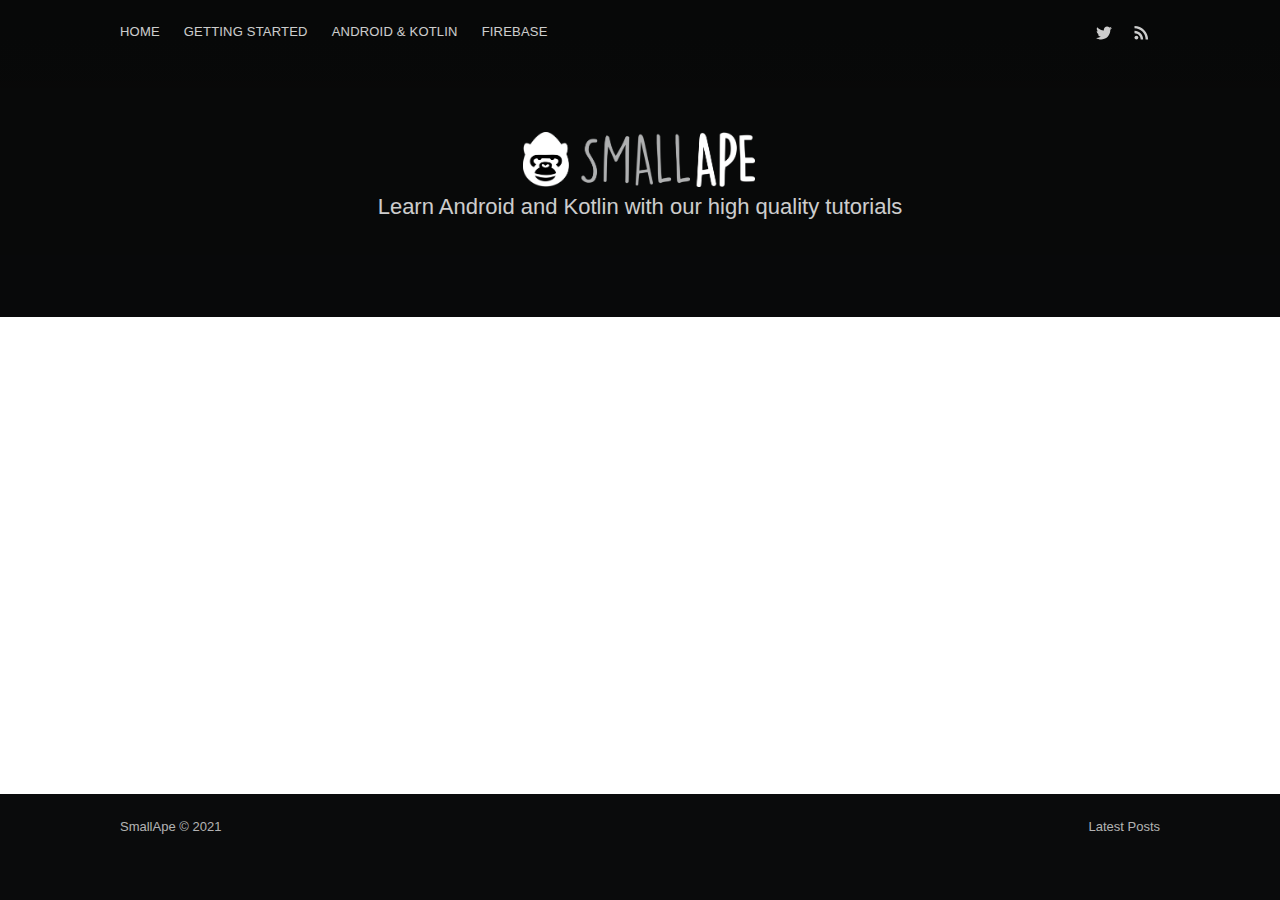
==== index.html @ 30d72303 "blog update" ====
<!DOCTYPE html>
<html lang="en">

<head>

    <meta charset="utf-8" />
    <meta http-equiv="X-UA-Compatible" content="IE=edge" />

    <title>SmallApe</title>
    <meta name="HandheldFriendly" content="True" />
    <meta name="viewport" content="width=device-width, initial-scale=1.0" />

    <link rel="stylesheet" type="text/css" href="assets/built/screen.css@v=b3472b4dd1.css" />

    <meta name="description" content="Learn Android and Kotlin with our high quality tutorials" />
    <link rel="icon" href="favicon.png" type="image/png" />
    <link rel="canonical" href="index.html" />
    <meta name="referrer" content="no-referrer-when-downgrade" />

    <meta property="og:site_name" content="SmallApe" />
    <meta property="og:type" content="website" />
    <meta property="og:title" content="SmallApe" />
    <meta property="og:description" content="Learn Android and Kotlin with our high quality tutorials" />
    <meta property="og:url" content="https://smallape.com/" />
    <meta property="og:image" content="https://static.ghost.org/v3.0.0/images/publication-cover.png" />
    <meta name="twitter:card" content="summary_large_image" />
    <meta name="twitter:title" content="SmallApe" />
    <meta name="twitter:description" content="Learn Android and Kotlin with our high quality tutorials" />
    <meta name="twitter:url" content="https://smallape.com/" />
    <meta name="twitter:image" content="https://static.ghost.org/v3.0.0/images/publication-cover.png" />
    <meta name="twitter:site" content="@smallape" />
    <meta property="og:image:width" content="2709" />
    <meta property="og:image:height" content="938" />

    <script type="application/ld+json">
        {
            "@context": "https://schema.org",
            "@type": "WebSite",
            "publisher": {
                "@type": "Organization",
                "name": "SmallApe",
                "url": "https://smallape.com/",
                "logo": {
                    "@type": "ImageObject",
                    "url": "https://smallape.com/content/images/2021/02/g2560.png"
                }
            },
            "url": "https://smallape.com/",
            "image": {
                "@type": "ImageObject",
                "url": "https://static.ghost.org/v3.0.0/images/publication-cover.png",
                "width": 2709,
                "height": 938
            },
            "mainEntityOfPage": {
                "@type": "WebPage",
                "@id": "https://smallape.com/"
            },
            "description": "Learn Android and Kotlin with our high quality tutorials"
        }
    </script>

    <meta name="generator" content="Ghost 3.41" />
    <link rel="alternate" type="application/rss+xml" title="SmallApe" href="rss/index.html" />

</head>

<body class="home-template">

    <div class="site-wrapper">


        <header class="site-home-header">


            <style type="text/css">
                .responsive-header-img {
                    background-image: url(https://static.ghost.org/v3.0.0/images/publication-cover.png);
                }
                
                @media(max-width: 1000px) {
                    .responsive-header-img {
                        background-image: url(https://static.ghost.org/v3.0.0/images/publication-cover.png);
                        background-image: -webkit-image-set(url(https://static.ghost.org/v3.0.0/images/publication-cover.png) 1x, url(https://static.ghost.org/v3.0.0/images/publication-cover.png) 2x);
                        background-image: image-set(url(https://static.ghost.org/v3.0.0/images/publication-cover.png) 1x, url(https://static.ghost.org/v3.0.0/images/publication-cover.png) 2x);
                    }
                }
                
                @media(max-width: 600px) {
                    .responsive-header-img {
                        background-image: url(https://static.ghost.org/v3.0.0/images/publication-cover.png);
                        background-image: -webkit-image-set(url(https://static.ghost.org/v3.0.0/images/publication-cover.png) 1x, url(https://static.ghost.org/v3.0.0/images/publication-cover.png) 2x);
                        background-image: image-set(url(https://static.ghost.org/v3.0.0/images/publication-cover.png) 1x, url(https://static.ghost.org/v3.0.0/images/publication-cover.png) 2x);
                    }
                }
            </style>
            <div class="outer site-header-background responsive-header-img">


                <div class="inner">
                    <nav class="site-nav">
                        <div class="site-nav-left-wrapper">
                            <div class="site-nav-left">
                                <a class="site-nav-logo" href="index.html"><img src="content/images/2021/02/g2560.png" alt="SmallApe" /></a>
                                <div class="site-nav-content">
                                    <ul class="nav">
                                        <li class="nav-home nav-current"><a href="index.html">Home</a></li>
                                        <li class="nav-getting-started"><a href="https://smallape.com/tag/getting-started/">Getting Started</a></li>
                                        <li class="nav-android-kotlin"><a href="https://smallape.com/tag/android/">Android &amp; Kotlin</a></li>
                                        <li class="nav-firebase"><a href="https://smallape.com/tag/firebase/">Firebase</a></li>
                                    </ul>

                                </div>
                            </div>
                        </div>
                        <div class="site-nav-right">
                            <div class="social-links">
                                <a class="social-link social-link-tw" href="https://twitter.com/smallape" title="Twitter" target="_blank" rel="noopener"><svg xmlns="http://www.w3.org/2000/svg" viewBox="0 0 32 32"><path d="M30.063 7.313c-.813 1.125-1.75 2.125-2.875 2.938v.75c0 1.563-.188 3.125-.688 4.625a15.088 15.088 0 0 1-2.063 4.438c-.875 1.438-2 2.688-3.25 3.813a15.015 15.015 0 0 1-4.625 2.563c-1.813.688-3.75 1-5.75 1-3.25 0-6.188-.875-8.875-2.625.438.063.875.125 1.375.125 2.688 0 5.063-.875 7.188-2.5-1.25 0-2.375-.375-3.375-1.125s-1.688-1.688-2.063-2.875c.438.063.813.125 1.125.125.5 0 1-.063 1.5-.25-1.313-.25-2.438-.938-3.313-1.938a5.673 5.673 0 0 1-1.313-3.688v-.063c.813.438 1.688.688 2.625.688a5.228 5.228 0 0 1-1.875-2c-.5-.875-.688-1.813-.688-2.75 0-1.063.25-2.063.75-2.938 1.438 1.75 3.188 3.188 5.25 4.25s4.313 1.688 6.688 1.813a5.579 5.579 0 0 1 1.5-5.438c1.125-1.125 2.5-1.688 4.125-1.688s3.063.625 4.188 1.813a11.48 11.48 0 0 0 3.688-1.375c-.438 1.375-1.313 2.438-2.563 3.188 1.125-.125 2.188-.438 3.313-.875z"/></svg>
</a>
                            </div>
                            <a class="rss-button" href="https://feedly.com/i/subscription/feed/https://smallape.com/rss/" title="RSS" target="_blank" rel="noopener"><svg xmlns="http://www.w3.org/2000/svg" viewBox="0 0 24 24"><circle cx="6.18" cy="17.82" r="2.18"/><path d="M4 4.44v2.83c7.03 0 12.73 5.7 12.73 12.73h2.83c0-8.59-6.97-15.56-15.56-15.56zm0 5.66v2.83c3.9 0 7.07 3.17 7.07 7.07h2.83c0-5.47-4.43-9.9-9.9-9.9z"/></svg>
</a>

                        </div>
                    </nav>
                    <div class="site-header-content">
                        <h1 class="site-title">
                            <img class="site-logo" src="content/images/size/w1000/2021/02/g2560.png" alt="SmallApe" />
                        </h1>
                        <h2 class="site-description">Learn Android and Kotlin with our high quality tutorials</h2>
                    </div>
                </div>
            </div>
        </header>

        <main id="site-main" class="site-main outer">
            <div class="inner posts">

                <div class="post-feed">
                </div>

            </div>
        </main>

        <div class="outer site-nav-main">
            <div class="inner">
                <nav class="site-nav">
                    <div class="site-nav-left-wrapper">
                        <div class="site-nav-left">
                            <a class="site-nav-logo" href="index.html"><img src="content/images/2021/02/g2560.png" alt="SmallApe" /></a>
                            <div class="site-nav-content">
                                <ul class="nav">
                                    <li class="nav-home nav-current"><a href="index.html">Home</a></li>
                                    <li class="nav-getting-started"><a href="https://smallape.com/tag/getting-started/">Getting Started</a></li>
                                    <li class="nav-android-kotlin"><a href="https://smallape.com/tag/android/">Android &amp; Kotlin</a></li>
                                    <li class="nav-firebase"><a href="https://smallape.com/tag/firebase/">Firebase</a></li>
                                </ul>

                            </div>
                        </div>
                    </div>
                    <div class="site-nav-right">
                        <div class="social-links">
                            <a class="social-link social-link-tw" href="https://twitter.com/smallape" title="Twitter" target="_blank" rel="noopener"><svg xmlns="http://www.w3.org/2000/svg" viewBox="0 0 32 32"><path d="M30.063 7.313c-.813 1.125-1.75 2.125-2.875 2.938v.75c0 1.563-.188 3.125-.688 4.625a15.088 15.088 0 0 1-2.063 4.438c-.875 1.438-2 2.688-3.25 3.813a15.015 15.015 0 0 1-4.625 2.563c-1.813.688-3.75 1-5.75 1-3.25 0-6.188-.875-8.875-2.625.438.063.875.125 1.375.125 2.688 0 5.063-.875 7.188-2.5-1.25 0-2.375-.375-3.375-1.125s-1.688-1.688-2.063-2.875c.438.063.813.125 1.125.125.5 0 1-.063 1.5-.25-1.313-.25-2.438-.938-3.313-1.938a5.673 5.673 0 0 1-1.313-3.688v-.063c.813.438 1.688.688 2.625.688a5.228 5.228 0 0 1-1.875-2c-.5-.875-.688-1.813-.688-2.75 0-1.063.25-2.063.75-2.938 1.438 1.75 3.188 3.188 5.25 4.25s4.313 1.688 6.688 1.813a5.579 5.579 0 0 1 1.5-5.438c1.125-1.125 2.5-1.688 4.125-1.688s3.063.625 4.188 1.813a11.48 11.48 0 0 0 3.688-1.375c-.438 1.375-1.313 2.438-2.563 3.188 1.125-.125 2.188-.438 3.313-.875z"/></svg>
</a>
                        </div>
                        <a class="rss-button" href="https://feedly.com/i/subscription/feed/https://smallape.com/rss/" title="RSS" target="_blank" rel="noopener"><svg xmlns="http://www.w3.org/2000/svg" viewBox="0 0 24 24"><circle cx="6.18" cy="17.82" r="2.18"/><path d="M4 4.44v2.83c7.03 0 12.73 5.7 12.73 12.73h2.83c0-8.59-6.97-15.56-15.56-15.56zm0 5.66v2.83c3.9 0 7.07 3.17 7.07 7.07h2.83c0-5.47-4.43-9.9-9.9-9.9z"/></svg>
</a>

                    </div>
                </nav>
            </div>
        </div>


        <footer class="site-footer outer">
            <div class="site-footer-content inner">
                <section class="copyright"><a href="index.html">SmallApe</a> &copy; 2021</section>
                <nav class="site-footer-nav">
                    <a href="index.html">Latest Posts</a>
                    <!---->
                    <!--<a href="https://twitter.com/smallape" target="_blank" rel="noopener">Twitter</a>-->
                    <!--<a href="https://ghost.org" target="_blank" rel="noopener">Ghost</a>-->
                </nav>
            </div>
        </footer>

    </div>


    <script src="https://code.jquery.com/jquery-3.4.1.min.js" integrity="sha256-CSXorXvZcTkaix6Yvo6HppcZGetbYMGWSFlBw8HfCJo=" crossorigin="anonymous">
    </script>
    <script src="assets/built/casper.js@v=b3472b4dd1"></script>

    <script>
        // Parse the URL parameter
        function getParameterByName(name, url) {
            if (!url) url = window.location.href;
            name = name.replace(/[\[\]]/g, "\\$&");
            var regex = new RegExp("[?&]" + name + "(=([^&#]*)|&|#|$)"),
                results = regex.exec(url);
            if (!results) return null;
            if (!results[2]) return '';
            return decodeURIComponent(results[2].replace(/\+/g, " "));
        }

        // Give the parameter a variable name
        var action = getParameterByName('action');
        var success = getParameterByName('success');

        $(document).ready(function() {
            if (action == 'subscribe' && (success === null || success === 'true')) {
                $('body').addClass('subscribe-success');
            }

            if (action == 'subscribe' && success === 'false') {
                $('body').addClass('subscribe-failure');
            }

            $('.subscribe-notification .subscribe-close-button').click(function() {
                $('.subscribe-notification').addClass('close');
            });

            // Reset form on opening subscrion overlay
            $('.subscribe-button').click(function() {
                $('.subscribe-overlay form').removeClass();
                $('.subscribe-email').val('');
            });
        });
    </script>

    <script>
        // NOTE: Scroll performance is poor in Safari
        // - this appears to be due to the events firing much more slowly in Safari.
        //   Dropping the scroll event and using only a raf loop results in smoother
        //   scrolling but continuous processing even when not scrolling
        $(document).ready(function() {

            var nav = document.querySelector('.site-nav-main .site-nav');
            var feed = document.querySelector('.post-feed');

            var lastScrollY = window.scrollY;
            var lastWindowHeight = window.innerHeight;
            var lastDocumentHeight = $(document).height();
            var ticking = false;

            function onScroll() {
                lastScrollY = window.scrollY;
                requestTick();
            }

            function onResize() {
                lastWindowHeight = window.innerHeight;
                lastDocumentHeight = $(document).height();
                requestTick();
            }

            function requestTick() {
                if (!ticking) {
                    requestAnimationFrame(update);
                }
                ticking = true;
            }

            function update() {
                var trigger = feed.getBoundingClientRect().top + window.scrollY;
                var progressMax = lastDocumentHeight - lastWindowHeight;

                // show/hide nav
                if (lastScrollY >= trigger - 20) {
                    nav.classList.add('fixed-nav-active');
                } else {
                    nav.classList.remove('fixed-nav-active');
                }

                ticking = false;
            }

            window.addEventListener('scroll', onScroll, {
                passive: true
            });
            window.addEventListener('resize', onResize, false);

            update();

        });
    </script>




</body>

</html>
---- assets/built/screen.css@v=b3472b4dd1.css ----
:root{--blue:#3eb0ef;--green:#a4d037;--purple:#ad26b4;--yellow:#fecd35;--red:#f05230;--darkgrey:#15171a;--midgrey:#738a94;--lightgrey:#c5d2d9;--whitegrey:#e5eff5;--pink:#fa3a57;--brown:#a3821a;--darkmode:#1a1c20}a,abbr,acronym,address,applet,article,aside,audio,big,blockquote,body,canvas,caption,cite,code,dd,del,details,dfn,div,dl,dt,em,embed,fieldset,figcaption,figure,footer,form,h1,h2,h3,h4,h5,h6,header,hgroup,html,iframe,img,ins,kbd,label,legend,li,mark,menu,nav,object,ol,output,p,pre,q,ruby,s,samp,section,small,span,strike,strong,sub,summary,sup,table,tbody,td,tfoot,th,thead,time,tr,tt,ul,var,video{margin:0;padding:0;border:0;font:inherit;font-size:100%;vertical-align:baseline}body{line-height:1}ol,ul{list-style:none}blockquote,q{quotes:none}blockquote:after,blockquote:before,q:after,q:before{content:"";content:none}img{max-width:100%}html{box-sizing:border-box;font-family:sans-serif;-ms-text-size-adjust:100%;-webkit-text-size-adjust:100%}*,:after,:before{box-sizing:inherit}a{background-color:transparent}a:active,a:hover{outline:0}b,strong{font-weight:700}dfn,em,i{font-style:italic}h1{margin:.67em 0;font-size:2em}small{font-size:80%}sub,sup{position:relative;font-size:75%;line-height:0;vertical-align:baseline}sup{top:-.5em}sub{bottom:-.25em}img{border:0}svg:not(:root){overflow:hidden}mark{background-color:#fdffb6}code,kbd,pre,samp{font-family:monospace,monospace;font-size:1em}button,input,optgroup,select,textarea{margin:0;color:inherit;font:inherit}button{overflow:visible;border:none}button,select{text-transform:none}button,html input[type=button],input[type=reset],input[type=submit]{cursor:pointer;-webkit-appearance:button}button[disabled],html input[disabled]{cursor:default}button::-moz-focus-inner,input::-moz-focus-inner{padding:0;border:0}input{line-height:normal}input:focus{outline:none}input[type=checkbox],input[type=radio]{box-sizing:border-box;padding:0}input[type=number]::-webkit-inner-spin-button,input[type=number]::-webkit-outer-spin-button{height:auto}input[type=search]{box-sizing:content-box;-webkit-appearance:textfield}input[type=search]::-webkit-search-cancel-button,input[type=search]::-webkit-search-decoration{-webkit-appearance:none}legend{padding:0;border:0}textarea{overflow:auto}table{border-spacing:0;border-collapse:collapse}td,th{padding:0}html{overflow-y:scroll;font-size:62.5%;-webkit-tap-highlight-color:rgba(0,0,0,0)}body,html{overflow-x:hidden}body{color:#303a3e;font-family:-apple-system,BlinkMacSystemFont,Segoe UI,Roboto,Oxygen,Ubuntu,Cantarell,Open Sans,Helvetica Neue,sans-serif;font-size:1.6rem;line-height:1.6em;font-weight:400;font-style:normal;letter-spacing:0;text-rendering:optimizeLegibility;-webkit-font-smoothing:antialiased;-moz-osx-font-smoothing:grayscale;-moz-font-feature-settings:"liga" on}::-moz-selection{text-shadow:none;background:#cbeafb}::selection{text-shadow:none;background:#cbeafb}hr{position:relative;display:block;width:100%;margin:2.5em 0 3.5em;padding:0;height:1px;border:0;border-top:1px solid #e4eaed}audio,canvas,iframe,img,svg,video{vertical-align:middle}fieldset{margin:0;padding:0;border:0}textarea{resize:vertical}blockquote,dl,ol,p,ul{margin:0 0 1.5em}ol,ul{padding-left:1.3em;padding-right:1.5em}ol ol,ol ul,ul ol,ul ul{margin:.5em 0 1em}ul{list-style:disc}ol{list-style:decimal}ol,ul{max-width:100%}li{margin:.5em 0;padding-left:.3em;line-height:1.6em}dt{float:left;margin:0 20px 0 0;width:120px;color:var(--darkgrey);font-weight:500;text-align:right}dd{margin:0 0 5px;text-align:left}blockquote{margin:1.5em 0;padding:0 1.6em;border-left:.5em solid var(--whitegrey)}blockquote p{margin:.8em 0;font-size:1.2em;font-weight:300}blockquote small{display:inline-block;margin:.8em 0 .8em 1.5em;font-size:.9em;opacity:.8}blockquote small:before{content:"\2014 \00A0"}blockquote cite{font-weight:700}blockquote cite a{font-weight:400}a{color:#26a6ed;text-decoration:none}a:hover{text-decoration:underline}h1,h2,h3,h4,h5,h6{margin-top:0;line-height:1.15;font-weight:600;text-rendering:optimizeLegibility}h1{margin:0 0 .5em;font-size:5.5rem;font-weight:600}@media (max-width:500px){h1{font-size:2.2rem}}h2{margin:1.5em 0 .5em;font-size:2.2rem}@media (max-width:500px){h2{font-size:1.8rem}}h3{margin:1.5em 0 .5em;font-size:1.8rem;font-weight:500}@media (max-width:500px){h3{font-size:1.7rem}}h4{margin:1.5em 0 .5em;font-size:1.6rem;font-weight:500}h5,h6{margin:1.5em 0 .5em;font-size:1.4rem;font-weight:500}body{background:#fff}.img{display:block;width:100%;height:100%;background-position:50%;background-size:cover;border-radius:100%}.hidden{visibility:hidden;position:absolute;text-indent:-9999px}.site-wrapper{display:flex;flex-direction:column;min-height:100vh}.site-main{z-index:100;flex-grow:1}.outer{position:relative;padding:0 5vw}.inner{margin:0 auto;max-width:1040px;width:100%}@media (min-width:900px){.author-template .post-feed,.home-template .post-feed,.tag-template .post-feed{padding:40px 0 5vw;border-top-left-radius:3px;border-top-right-radius:3px}.home-template .site-nav{position:relative}}.site-header-background{position:relative;margin-top:64px;padding-bottom:12px;color:#fff;background:#0a0b0c no-repeat 50%;background-size:cover}.site-header-background:before{bottom:0;background:rgba(0,0,0,.18)}.site-header-background:after,.site-header-background:before{content:"";position:absolute;top:0;right:0;left:0;z-index:10;display:block}.site-header-background:after{bottom:auto;height:140px;background:linear-gradient(rgba(0,0,0,.15),transparent)}.site-header-background.no-image:after,.site-header-background.no-image:before{display:none}.site-header-content{z-index:100;display:flex;flex-direction:column;justify-content:center;align-items:center;padding:6vw 3vw;min-height:200px;max-height:340px}.site-title{z-index:10;margin:0 0 0 -2px;padding:0;font-size:5rem;line-height:1em;font-weight:600}.site-logo{max-height:55px}.site-description{z-index:10;margin:0;padding:5px 0;font-size:2.1rem;line-height:1.4em;font-weight:400;opacity:.8}.site-home-header{z-index:1000}.site-home-header .site-header-background{margin-top:0}.site-home-header .site-header-content{padding:5vw 3vw 6vw}.site-home-header .site-title{font-size:5.5rem;text-align:center}.site-home-header .site-description{font-size:2.2rem;font-weight:300;text-align:center}.site-archive-header .site-header-content{position:relative;align-items:stretch;padding:12vw 0 20px;min-height:200px;max-height:600px}.site-archive-header .no-image{padding-top:0;padding-bottom:0;color:var(--darkgrey);background:#fff;opacity:1}.site-archive-header .no-image .site-description{color:var(--midgrey);opacity:1}.site-archive-header .no-image .site-header-content{padding:5vw 0 10px;border-bottom:1px solid #eaeff1}@media (max-width:900px){.site-header-content{padding-bottom:9vw}}@media (max-width:500px){.site-home-header .site-title{font-size:4.2rem}.site-home-header .site-description{font-size:1.8rem}.site-archive-header .site-header-content{flex-direction:column;align-items:center;min-height:unset}.site-archive-header .site-title{font-size:4.2rem;text-align:center}.site-archive-header .no-image .site-header-content{padding:12vw 0 20px}}.site-nav-main{position:fixed;top:0;right:0;left:0;z-index:1000;background:#0a0b0c}.site-nav{position:relative;z-index:100;display:flex;justify-content:space-between;align-items:flex-start;overflow:hidden;height:64px;font-size:1.3rem}.site-nav-left-wrapper{position:relative;flex:1 0 auto;display:flex}.site-header-background:not(.responsive-header-img) .site-nav-left-wrapper:after,.site-nav-main .site-nav-left-wrapper:after{content:"";position:absolute;top:0;z-index:1000;width:40px;height:100%;right:0;background:linear-gradient(90deg,rgba(10,11,12,0) 0,#0a0b0c)}.site-nav-left{flex:1 0 auto;display:flex;align-items:center;overflow-x:auto;overflow-y:hidden;-webkit-overflow-scrolling:touch;margin-right:10px;padding:10px 0 80px;font-weight:500;letter-spacing:.2px;text-transform:uppercase;white-space:nowrap;-ms-overflow-scrolling:touch}.site-nav-left .nav li:last-of-type{padding-right:20px}.site-nav-logo{position:relative;z-index:100;flex-shrink:0;display:inline-block;margin-right:32px;padding:12px 0;color:#fff;font-size:1.7rem;line-height:1.8rem;font-weight:700;letter-spacing:-.5px;text-transform:none}.site-nav-logo:hover{text-decoration:none}.site-nav-logo img{display:block;width:auto;height:21px}.site-home-header .site-nav-logo{display:none}.site-nav-content{position:relative;align-self:flex-start}.nav{position:absolute;z-index:1000;display:flex;margin:0 0 0 -12px;padding:0;list-style:none;transition:all 1s cubic-bezier(.19,1,.22,1)}.nav li{display:block;margin:0;padding:0}.nav li a{position:relative;display:block;padding:12px;color:#fff;opacity:.8;transition:opacity .35s ease-in-out}.nav li a:hover{text-decoration:none;opacity:1}.nav li a:before{content:"";position:absolute;right:100%;bottom:8px;left:12px;height:1px;background:#fff;opacity:.25;transition:all .35s ease-in-out}.nav li a:hover:before{right:12px;opacity:.5}.nav-post-title-active .nav{visibility:hidden;opacity:0;transform:translateY(-175%)}.nav-post-title{visibility:hidden;position:absolute;top:9px;color:#fff;font-size:1.7rem;font-weight:400;text-transform:none;opacity:0;transition:all 1s cubic-bezier(.19,1,.22,1);transform:translateY(175%)}.nav-post-title.dash{left:-25px}.nav-post-title.dash:before{content:"– ";opacity:.5}.nav-post-title-active .nav-post-title{visibility:visible;opacity:1;transform:translateY(0)}.site-nav-right{flex:0 1 auto;display:flex;justify-content:flex-end;align-items:center;padding:10px 0;height:64px}.site-nav-right .nav{position:relative;margin:0}.site-nav-right .nav a{white-space:nowrap}.site-nav-right .nav a:before{display:none}.site-nav-right .nav li:last-of-type a{margin-right:-12px}.social-links{flex-shrink:0;display:flex;align-items:center}.social-link{display:inline-block;margin:0;padding:10px;opacity:.8}.social-link:hover{opacity:1}.social-link svg{height:1.8rem;fill:#fff}.social-link-fb svg,.social-link-wb svg{height:1.6rem}.social-link-wb svg path{stroke:#fff}.social-link-rss svg{height:1.9rem}.subscribe-button{display:block;margin:0 0 0 10px;padding:4px 10px;border:1px solid #fff;color:#fff;line-height:1em;border-radius:10px;opacity:.8}.subscribe-button:hover{text-decoration:none;opacity:1}.site-nav-right .nav+.subscribe-button{margin-left:24px}.rss-button{padding:10px 8px;opacity:.8}.rss-button:hover{opacity:1}.rss-button svg{margin-bottom:1px;height:2.1rem;fill:#fff}.home-template .site-nav-main{z-index:100}.home-template .site-nav-main .site-nav{opacity:0;transition:all .5s cubic-bezier(.19,1,.22,1) 0s}.home-template .site-nav-main .fixed-nav-active{opacity:1;transition:all .5s cubic-bezier(.19,1,.22,1) .05s}@media (max-width:700px){.site-home-header .site-nav{margin-left:-5vw}.site-nav-main{padding-right:0;padding-left:0}.site-nav-left{margin-right:0;padding-left:5vw}.site-nav-right{display:none}}.posts{overflow-x:hidden}.post-feed{flex-wrap:wrap;margin:0 -20px;padding:50px 0 0;background:#fff}.post-card,.post-feed{position:relative;display:flex}.post-card{flex:1 1 301px;flex-direction:column;overflow:hidden;margin:0 0 40px;padding:0 20px 40px;min-height:220px;border-bottom:1px solid #eaeff1;background-size:cover}.post-card-image-link{position:relative;display:block;overflow:hidden;border-radius:3px}.post-card-image{width:100%;height:200px;background:var(--lightgrey) no-repeat 50%;-o-object-fit:cover;object-fit:cover}.post-card-content-link{position:relative;display:block;color:var(--darkgrey)}.post-card-content-link:hover{text-decoration:none}.post-card-header{margin:15px 0 0}.post-feed .no-image .post-card-content-link{padding:0}.no-image .post-card-header{margin-top:0}.post-card-primary-tag{margin:0 0 .2em;color:var(--blue);font-size:1.2rem;font-weight:500;letter-spacing:.2px;text-transform:uppercase}.post-card-title{margin:0 0 .4em;line-height:1.15em;transition:color .2s ease-in-out}.no-image .post-card-title{margin-top:0}.post-card-content{flex-grow:1;display:flex;flex-direction:column}.post-card-excerpt{max-width:56em;color:var(--midgrey);font-family:Georgia,serif}.post-card-excerpt p{margin-bottom:1em}.post-card-meta{display:flex;align-items:flex-start;padding:0}.author-profile-image,.avatar-wrapper{display:block;width:100%;height:100%;background:#e4eaed;border-radius:100%;-o-object-fit:cover;object-fit:cover}.post-card-meta .avatar-wrapper,.post-card-meta .profile-image-wrapper{position:relative}.author-list{display:flex;flex-wrap:wrap;margin:0 0 0 4px;padding:0;list-style:none}.author-list-item{position:relative;flex-shrink:0;margin:0;padding:0}.static-avatar{display:block;overflow:hidden;margin:0 0 0 -6px;width:34px;height:34px;border:2px solid #fff;border-radius:100%}.author-name-tooltip{position:absolute;bottom:105%;z-index:999;display:block;padding:2px 8px;color:#fff;font-size:1.2rem;letter-spacing:.2px;white-space:nowrap;background:var(--darkgrey);border-radius:3px;box-shadow:0 12px 26px rgba(39,44,49,.08),1px 3px 8px rgba(39,44,49,.03);opacity:0;transition:all .35s cubic-bezier(.4,.01,.165,.99);transform:translateY(6px);pointer-events:none}.author-list-item:hover .author-name-tooltip{opacity:1;transform:translateY(0)}@media (max-width:700px){.author-name-tooltip{display:none}}.post-card-byline-content{flex:1 1 50%;display:flex;flex-direction:column;margin:2px 0 0 6px;color:#90a2aa;font-size:1.2rem;line-height:1.4em;font-weight:400;letter-spacing:.2px;text-transform:uppercase}.post-card-byline-content span{margin:0}.post-card-byline-content a{color:#434952;font-weight:600}.post-card-byline-date{font-size:1.2rem}.post-card-byline-date .bull{display:inline-block;margin:0 4px;opacity:.6}.single-author-byline{display:flex;flex-direction:column;margin-left:5px;color:#5c7078;font-size:1.3rem;line-height:1.4em;font-weight:500}.single-author{display:flex;align-items:center}.single-author .static-avatar{margin-left:-2px}.single-author-name{display:inline-block}@media (min-width:795px){.post-card-large{flex:1 1 100%;flex-direction:row;padding-bottom:40px;min-height:280px;border-top:0}.post-card-large:hover{border-bottom-color:#e4eaed}.post-card-large:not(.no-image) .post-card-header{margin-top:0}.post-card-large .post-card-image-link{position:relative;flex:1 1 auto;margin-bottom:0;min-height:380px}.post-card-large .post-card-image{position:absolute;width:100%;height:100%}.post-card-large .post-card-content{flex:0 1 361px;justify-content:center}.post-card-large .post-card-title{margin-top:0;font-size:3.2rem}.post-card-large .post-card-content-link,.post-card-large .post-card-meta{padding:0 0 0 40px}.post-card-large .post-card-excerpt p{margin-bottom:1.5em;font-size:1.8rem;line-height:1.5em}}@media (max-width:1170px){.post-card{margin-bottom:5vw}}@media (max-width:650px){.post-feed{padding-top:5vw}.post-card{margin-bottom:5vw}}@media (max-width:500px){.post-card-title{font-size:1.9rem}.post-card-excerpt{font-size:1.6rem}}.page-template .site-main,.post-template .site-main{margin-top:64px;padding-bottom:4vw;background:#fff}.post-full-header{position:relative;margin:0 auto;padding:70px 170px 50px;border-top-left-radius:3px;border-top-right-radius:3px}.post-full-tags{display:flex;justify-content:flex-start;align-items:center;color:var(--midgrey);font-size:1.3rem;line-height:1.4em;font-weight:600;text-transform:uppercase}.post-full-meta-date{color:var(--midgrey);font-size:1.2rem;font-weight:400}@media (max-width:1170px){.post-full-header{padding:60px 11vw 50px}}@media (max-width:800px){.post-full-header{padding-right:5vw;padding-left:5vw}}@media (max-width:500px){.post-full-header{padding:20px 0 35px}}.post-full-title{margin:0 0 .2em;color:#0a0b0c}.post-full-custom-excerpt{margin:20px 0 0;color:var(--midgrey);font-family:Georgia,serif;font-size:2.3rem;line-height:1.4em;font-weight:300}.date-divider{display:inline-block;margin:0 6px 1px;font-weight:300}.post-full-image{display:flex;flex-direction:column;align-items:center;overflow:hidden;margin:25px 0 50px;background:#e4eaed;border-radius:3px}.post-full-image img{max-width:1040px;width:100%;height:auto}.post-full-content{position:relative;margin:0 auto;padding:0 170px 6vw;min-height:230px;font-family:Georgia,serif;font-size:2rem;line-height:1.6em;background:#fff}@media (max-width:1170px){.post-full-content{padding:0 11vw}}@media (max-width:800px){.post-full-content{padding:0 5vw;font-size:1.8rem}}@media (max-width:500px){.post-full-custom-excerpt{font-size:1.9rem;line-height:1.5em}}.no-image .post-full-content{padding-top:0}.no-image .post-full-content:after,.no-image .post-full-content:before{display:none}.footnotes,.post-full-comments,.post-full-content blockquote,.post-full-content dl,.post-full-content h1,.post-full-content h2,.post-full-content h3,.post-full-content h4,.post-full-content h5,.post-full-content h6,.post-full-content ol,.post-full-content p,.post-full-content pre,.post-full-content ul{margin:0 0 1.5em;min-width:100%}@media (max-width:500px){.footnotes,.post-full-comments,.post-full-content dl,.post-full-content ol,.post-full-content p,.post-full-content pre,.post-full-content ul{margin-bottom:1.28em}}.post-full-content li{word-break:break-word}.post-full-content li p{margin:0}.post-full-content a{color:var(--darkgrey);word-break:break-word;box-shadow:var(--darkgrey) 0 -1px 0 inset;transition:all .2s ease-in-out}.post-full-content a:hover{color:var(--blue);text-decoration:none;box-shadow:var(--blue) 0 -1px 0 inset}.post-full-content em,.post-full-content strong{color:#0a0b0c}.post-full-content small{display:inline-block;line-height:1.6em}.post-full-content li:first-child{margin-top:0}.post-full-content img,.post-full-content video{display:block;margin:1.5em auto;max-width:1040px;height:auto}@media (max-width:1040px){.post-full-content img,.post-full-content video{width:100%}}.post-full-content img[src$="#full"]{max-width:none;width:100vw}.post-full-content img+br+small{display:block;margin-top:-3em;margin-bottom:1.5em;text-align:center}.post-full-content iframe{margin:0 auto!important}.post-full-content blockquote{margin:0 0 1.5em;padding:0 1.5em;border-left:3px solid #3eb0ef}@media (max-width:500px){.post-full-content blockquote{padding:0 1.3em}}.post-full-content blockquote p{margin:0 0 1em;color:inherit;font-size:inherit;line-height:inherit;font-style:italic}.post-full-content blockquote p:last-child{margin-bottom:0}.post-full-content code{padding:0 5px 2px;font-size:.8em;line-height:1em;font-weight:400!important;background:var(--whitegrey);border-radius:3px}.post-full-content p code{word-break:break-all}.post-full-content pre{overflow-x:auto;margin:1.5em 0 3em;padding:20px;max-width:100%;border:1px solid #000;color:var(--whitegrey);font-size:1.4rem;line-height:1.5em;background:#0e1012;border-radius:5px}.post-full-content pre ::-moz-selection{color:#3b474d}.post-full-content pre ::selection{color:#3b474d}.post-full-content pre code{padding:0;font-size:inherit;line-height:inherit;background:transparent}.post-full-content pre code :not(span){color:inherit}.post-full-content .fluid-width-video-wrapper{margin:1.5em 0 3em}.post-full-content hr{margin:2em 0}.post-full-content hr:after{content:"";position:absolute;top:-15px;left:50%;display:block;margin-left:-10px;width:1px;height:30px;background:#e4eaed;box-shadow:0 0 0 5px #fff;transform:rotate(45deg)}.post-full-content hr+p{margin-top:1.2em}.post-full-content h1,.post-full-content h2,.post-full-content h3,.post-full-content h4,.post-full-content h5,.post-full-content h6{color:#0a0b0c;font-family:-apple-system,BlinkMacSystemFont,Segoe UI,Roboto,Oxygen,Ubuntu,Cantarell,Open Sans,Helvetica Neue,sans-serif}.post-full-content h1{margin:.5em 0 .4em;font-size:4.2rem;line-height:1.25em;font-weight:600}.post-full-content p+h1{margin-top:.8em}@media (max-width:800px){.post-full-content h1{font-size:3.2rem;line-height:1.25em}}.post-full-content h2{margin:.5em 0 .4em;font-size:3.2rem;line-height:1.25em;font-weight:600}.post-full-content p+h2{margin-top:.8em}@media (max-width:800px){.post-full-content h2{margin-bottom:.3em;font-size:2.8rem;line-height:1.25em}}.post-full-content h3{margin:.5em 0 .2em;font-size:2.5rem;line-height:1.3em;font-weight:600}.post-full-content h2+h3{margin-top:.7em}@media (max-width:800px){.post-full-content h3{margin-bottom:.3em;font-size:2.4rem;line-height:1.3em}}.post-full-content h4{margin:.5em 0 .2em;font-size:2.5rem;font-weight:600}.post-full-content h2+h4{margin-top:.7em}.post-full-content h3+h4{margin-top:0}@media (max-width:800px){.post-full-content h4{margin-bottom:.3em;font-size:2.4rem;line-height:1.3em}}.post-full-content h5{display:block;margin:.5em 0;padding:.4em 1em .9em;border:0;color:var(--blue);font-family:Georgia,serif;font-size:3.2rem;line-height:1.35em;text-align:center}@media (min-width:1180px){.post-full-content h5{max-width:1060px;width:100vw}}@media (max-width:800px){.post-full-content h5{margin-bottom:1em;margin-left:1.3em;padding:0 0 .5em;font-size:2.4rem;text-align:initial}}.post-full-content h6{margin:.5em 0 .2em;font-size:2rem;font-weight:700}@media (max-width:800px){.post-full-content h6{font-size:1.8rem;line-height:1.4em}}.footnotes-sep{margin-bottom:30px}.footnotes{font-size:1.5rem}.footnotes p{margin:0}.footnote-backref{color:var(--blue)!important;font-size:1.2rem;font-weight:700;text-decoration:none!important;box-shadow:none!important}@media (max-width:1170px){.post-full-image{margin:25px -6vw 50px;border-radius:0}.post-full-image img{max-width:1170px}}@media (max-width:700px){.post-full-image{margin:25px -5vw}}@media (max-width:500px){.post-full-meta{font-size:1.2rem;line-height:1.3em}.post-full-title{margin-top:.2em;font-size:4.2rem;line-height:1.05em}.post-full-image{margin-top:5px;margin-bottom:5vw}.post-full-content{padding:0}.post-full-content:after,.post-full-content:before{display:none}}.post-full-content table{display:inline-block;overflow-x:auto;margin:.5em 0 2.5em;max-width:100%;width:auto;border-spacing:0;border-collapse:collapse;font-family:-apple-system,BlinkMacSystemFont,Segoe UI,Roboto,Oxygen,Ubuntu,Cantarell,Open Sans,Helvetica Neue,sans-serif;font-size:1.6rem;white-space:nowrap;vertical-align:top;-webkit-overflow-scrolling:touch;background:radial-gradient(ellipse at left,rgba(0,0,0,.2) 0,transparent 75%) 0,radial-gradient(ellipse at right,rgba(0,0,0,.2) 0,transparent 75%) 100%;background-attachment:scroll,scroll;background-size:10px 100%,10px 100%;background-repeat:no-repeat}.post-full-content table td:first-child{background-image:linear-gradient(90deg,#fff 50%,hsla(0,0%,100%,0));background-size:20px 100%;background-repeat:no-repeat}.post-full-content table td:last-child{background-image:linear-gradient(270deg,#fff 50%,hsla(0,0%,100%,0));background-position:100% 0;background-size:20px 100%;background-repeat:no-repeat}.post-full-content table th{color:var(--darkgrey);font-size:1.2rem;font-weight:700;letter-spacing:.2px;text-align:left;text-transform:uppercase;background-color:#f4f8fb}.post-full-content table td,.post-full-content table th{padding:6px 12px;border:1px solid #e2ecf3}.post-full-byline{display:flex;justify-content:space-between;margin:35px 0 0;padding-top:15px;border-top:1px solid #e4eaed}.post-full-byline-content{flex-grow:1;display:flex;align-items:flex-start}.post-full-byline-content .author-list{justify-content:flex-start;padding:0 12px 0 0}.post-full-byline-meta{margin:2px 0 0;color:#90a2aa;font-size:1.2rem;line-height:1.2em;letter-spacing:.2px;text-transform:uppercase}.post-full-byline-meta h4{margin:0 0 3px;font-size:1.3rem;line-height:1.4em;font-weight:500}.post-full-byline-meta h4 a{color:#2c3036}.post-full-byline-meta h4 a:hover{color:var(--darkgrey)}.post-full-byline-meta .bull{display:inline-block;margin:0 4px;opacity:.6}.author-avatar{display:block;overflow:hidden;margin:0 -4px;width:40px;height:40px;border:2px solid #fff;border-radius:100%;transition:all .5s cubic-bezier(.4,.01,.165,.99) .7s}.author-list-item .author-card{position:absolute;bottom:130%;left:50%;z-index:600;display:flex;justify-content:space-between;margin-left:-200px;width:400px;font-size:1.4rem;line-height:1.5em;background:#fff;border-radius:3px;box-shadow:0 12px 26px rgba(39,44,49,.08),1px 3px 8px rgba(39,44,49,.06);opacity:0;transition:all .35s cubic-bezier(.4,.01,.165,.99);transform:scale(.98) translateY(15px);pointer-events:none}.author-list-item .author-card:before{content:"";position:absolute;top:100%;left:50%;display:block;margin-left:-8px;width:0;height:0;border-top:8px solid #fff;border-right:8px solid transparent;border-left:8px solid transparent}.author-list-item .author-card.hovered{opacity:1;transform:scale(1) translateY(0);pointer-events:auto}.author-card{padding:20px 20px 22px}.author-card .author-info{flex:1 1 auto;padding:0 0 0 20px}.author-card .author-info h2{margin:8px 0 0;font-size:1.6rem}.author-card .author-info p{margin:4px 0 0;color:#5c7078}.author-card .author-info .bio h2{margin-top:0}.author-card .author-info .bio p{margin-top:.8em}.author-card .author-profile-image{flex:0 0 60px;margin:0;width:60px;height:60px;border:none}.basic-info .avatar-wrapper{position:relative;margin:0;width:60px;height:60px;border:none;background:rgba(229,239,245,.1)}.basic-info .avatar-wrapper svg{margin:0;width:60px;height:60px;opacity:.15}@media (max-width:1170px){.author-list-item .author-card{margin-left:-50px;width:430px}.author-list-item .author-card:before{left:50px}}@media (max-width:650px){.author-list-item .author-card{display:none}}@media (max-width:500px){.author-avatar{width:36px;height:36px}.post-full-byline{margin-top:20px}.post-full-byline-meta{font-size:1.2rem}.post-full-byline-meta h4{margin-bottom:2px;font-size:1.2rem}}.subscribe-form{margin:1.5em 0;padding:6.5vw 7vw 8vw;border:1px solid #e4eaed;text-align:center;background:linear-gradient(#fbfdfe,#f4f8fb);border-radius:3px}.subscribe-form-title{margin:0 0 3px;padding:0;color:var(--darkgrey);font-size:3.5rem;line-height:1;font-weight:600}.subscribe-form-description{margin-bottom:.2em 0 1em;color:var(--midgrey);font-size:2.1rem;line-height:1.55em}.subscribe-form form{display:flex;flex-direction:column;justify-content:center;align-items:center;margin:0 auto;max-width:460px}.subscribe-form .form-group{align-self:stretch;display:flex}.subscribe-email{display:block;padding:10px;width:100%;border:1px solid #dbe3e7;color:var(--midgrey);font-size:1.8rem;line-height:1em;font-weight:400;-webkit-user-select:text;-moz-user-select:text;-ms-user-select:text;user-select:text;border-radius:5px;transition:border-color .15s linear;-webkit-appearance:none}.subscribe-form button{position:relative;display:inline-block;margin:0 0 0 10px;padding:0 20px;height:43px;outline:none;color:#fff;font-size:1.5rem;line-height:39px;font-weight:400;text-align:center;background:linear-gradient(#50b6ef,#299fe0 60%,#299fe0 90%,#37a5e2);border-radius:5px;-webkit-font-smoothing:subpixel-antialiased}.subscribe-form button:active,.subscribe-form button:focus{background:#209bdf}.subscribe-form .button-loader,.subscribe-form .message-error,.subscribe-form .message-success{display:none}.subscribe-form .loading .button-content{visibility:hidden}.subscribe-form .loading .button-loader{position:absolute;top:0;left:50%;display:inline-block;margin-left:-19px;transform:scale(.7)}.subscribe-form .button-loader svg path,.subscribe-form .button-loader svg rect{fill:#fff}.subscribe-form .error .message-error,.subscribe-form .invalid .message-error,.subscribe-form .success .message-success{margin:1em auto 0;max-width:400px;color:var(--red);font-size:1.6rem;line-height:1.5em;text-align:center}.subscribe-form .success .message-success{display:block;color:#96c02d}.subscribe-form .error .message-error,.subscribe-form .invalid .message-error{display:block}@media (max-width:650px){.subscribe-form-title{font-size:2.4rem}.subscribe-form-description{font-size:1.6rem}}@media (max-width:500px){.subscribe-form form{flex-direction:column}.subscribe-form .form-group{flex-direction:column;width:100%}.subscribe-form button{margin:10px 0 0;width:100%}}.post-full-comments{margin:0 auto;max-width:840px}.read-next{border-bottom:1px solid hsla(0,0%,100%,.1);background:#0a0b0c}.read-next-feed{display:flex;flex-wrap:wrap;margin:0 -25px;padding:60px 0 0}.read-next .post-card{padding-bottom:0;border-bottom:none}.read-next .post-card:after{display:none}.read-next .post-card-primary-tag{color:#fff;opacity:.6}.read-next .post-card-title{color:#fff;opacity:.8;transition:all .2s ease-in-out}.read-next .post-card:hover .post-card-image{opacity:1}.read-next .post-card-excerpt{color:hsla(0,0%,100%,.6)}.read-next .static-avatar{border-color:#000}.read-next .post-card-byline-content{color:hsla(0,0%,100%,.6)}.read-next .post-card-byline-content a{color:hsla(0,0%,100%,.8)}.read-next-card{position:relative;flex:0 1 326px;display:flex;flex-direction:column;overflow:hidden;margin:0 25px 50px;padding:25px;background:linear-gradient(#1a1c20,#0a0b0c);border-radius:3px}.read-next-card a{transition:all .2s ease-in-out}.read-next-card a:hover{text-decoration:none}.read-next-card-header h3{margin:0;color:hsla(0,0%,100%,.6);font-size:1.2rem;line-height:1em;font-weight:300;letter-spacing:.4px;text-transform:uppercase}.read-next-card-header h3 a{color:#fff;font-weight:500;text-decoration:none;opacity:.8}.read-next-card-header h3 a:hover{opacity:1}.read-next-card-content{font-size:1.7rem}.read-next-card-content ul{display:flex;flex-direction:column;margin:0;padding:0;list-style:none}.read-next-card-content li{display:flex;flex-direction:column;align-items:flex-start;margin:0;padding:20px 0;border-bottom:hsla(0,0%,100%,.1)}.read-next-card-content li:last-of-type{padding-bottom:5px;border:none}.read-next-card-content h4{margin:0;font-size:1.6rem;line-height:1.35em;font-weight:600}.read-next-card-content li a{display:block;color:#fff;opacity:.8}.read-next-card-content li a:hover{opacity:1}.read-next-card-excerpt{overflow:hidden;max-width:100%;font-size:1.4rem;line-height:1.2em;text-overflow:ellipsis}.read-next-card-meta{margin-top:2px;font-size:1.2rem;line-height:1.4em;font-weight:400}.read-next-card-meta p{margin:0;color:hsla(0,0%,100%,.6)}.read-next-card-footer{position:relative;margin:40px 0 5px}.read-next-card-footer a{padding:7px 12px 8px 14px;border:1px solid hsla(0,0%,100%,.6);color:hsla(0,0%,100%,.6);font-size:1.3rem;border-radius:999px;transition:all .35s ease-in-out}.read-next-card-footer a:hover{border-color:var(--yellow);color:var(--yellow);text-decoration:none}@media (max-width:1170px){.read-next-card{flex:1 1 261px;margin-bottom:5vw}}@media (max-width:650px){.read-next-feed{flex-direction:column;padding:25px 0 0}.read-next-card{flex:1 1 auto;margin:0 25px;padding:0;background:none}.read-next .post-card{flex:1 1 auto;margin:25px;padding:25px 0 0;border-bottom:1px solid hsla(0,0%,100%,.1)}}.post-content{display:flex;flex-direction:column;align-items:center}.post-full-content .kg-image{margin:0 auto;max-width:100%}.post-full-image+.post-full-content .kg-content :first-child .kg-image{width:100%}.post-full-content .kg-width-wide .kg-image{max-width:1040px}.post-full-content .kg-width-full .kg-image{max-width:100vw}.post-full-content figure{margin:.8em 0 2.3em}.post-full-content h1+figure,.post-full-content h2+figure,.post-full-content h3+figure,.post-full-content h4+figure{margin-top:2em}.post-full-content figure img{margin:0}.post-full-content figcaption{margin:1em auto 0;color:#5c7078;font-family:-apple-system,BlinkMacSystemFont,Segoe UI,Roboto,Oxygen,Ubuntu,Cantarell,Open Sans,Helvetica Neue,sans-serif;font-size:75%;line-height:1.5em;text-align:center;max-width:1040px}.kg-width-full figcaption{padding:0 1.5em}.kg-embed-card{display:flex;flex-direction:column;align-items:center;width:100%}.kg-embed-card .fluid-width-video-wrapper{margin:0}@media (max-width:1040px){.post-full-content .kg-width-full .kg-image{width:100vw}}.kg-gallery-container{display:flex;flex-direction:column;max-width:1040px;width:100vw}.kg-gallery-row{display:flex;flex-direction:row;justify-content:center}.kg-gallery-image img{display:block;margin:0;width:100%;height:100%}.kg-gallery-row:not(:first-of-type){margin:.75em 0 0}.kg-gallery-image:not(:first-of-type){margin:0 0 0 .75em}.kg-gallery-card+.kg-gallery-card,.kg-gallery-card+.kg-image-card.kg-width-wide,.kg-image-card.kg-width-wide+.kg-gallery-card,.kg-image-card.kg-width-wide+.kg-image-card.kg-width-wide{margin:-2.25em 0 3em}.kg-code-card{width:100%}.kg-code-card pre{margin:0}.kg-bookmark-card{width:100%}.kg-card+.kg-bookmark-card{margin-top:0}.post-full-content .kg-bookmark-container{display:flex;min-height:148px;font-family:-apple-system,BlinkMacSystemFont,Segoe UI,Roboto,Oxygen,Ubuntu,Cantarell,Open Sans,Helvetica Neue,sans-serif;border-radius:3px}.post-full-content .kg-bookmark-container,.post-full-content .kg-bookmark-container:hover{color:var(--darkgrey);text-decoration:none;box-shadow:0 2px 5px -1px rgba(0,0,0,.15),0 0 1px rgba(0,0,0,.09)}.kg-bookmark-content{flex-grow:1;display:flex;flex-direction:column;justify-content:flex-start;align-items:flex-start;padding:20px}.kg-bookmark-title{color:#303a3e;font-size:1.6rem;line-height:1.5em;font-weight:600;transition:color .2s ease-in-out}.post-full-content .kg-bookmark-container:hover .kg-bookmark-title{color:var(--blue)}.kg-bookmark-description{display:-webkit-box;overflow-y:hidden;margin-top:12px;max-height:48px;color:#5c7078;font-size:1.5rem;line-height:1.5em;font-weight:400;-webkit-line-clamp:2;-webkit-box-orient:vertical}.kg-bookmark-thumbnail{position:relative;min-width:33%;max-height:100%}.kg-bookmark-thumbnail img{position:absolute;top:0;left:0;width:100%;height:100%;border-radius:0 3px 3px 0;-o-object-fit:cover;object-fit:cover}.kg-bookmark-metadata{display:flex;flex-wrap:wrap;align-items:center;margin-top:14px;color:var(--darkgrey);font-size:1.5rem;font-weight:500}.post-full-content .kg-bookmark-icon{margin-right:8px;width:22px;height:22px}.kg-bookmark-author{line-height:1.5em}.kg-bookmark-author:after{content:"•";margin:0 6px}.kg-bookmark-publisher{overflow:hidden;max-width:240px;line-height:1.5em;text-overflow:ellipsis;white-space:nowrap;color:#5c7078;font-weight:400}@media (max-width:800px){.post-full-content figure{margin:.2em 0 1.3em}.post-full-content h1+figure,.post-full-content h2+figure,.post-full-content h3+figure,.post-full-content h4+figure{margin-top:.9em}}@media (max-width:500px){.post-full-content .kg-width-full,.post-full-content .kg-width-wide{margin-right:-5vw;margin-left:-5vw}.post-full-content figcaption{margin-bottom:.4em}.post-full-content .kg-bookmark-container{flex-direction:column}.kg-bookmark-description,.kg-bookmark-metadata,.kg-bookmark-title{font-size:1.4rem;line-height:1.5em}.post-full-content .kg-bookmark-icon{width:18px;height:18px}.kg-bookmark-thumbnail{order:1;min-height:160px;width:100%}.kg-bookmark-thumbnail img{border-radius:3px 3px 0 0}.kg-bookmark-content{order:2}}.author-header{display:flex;flex-direction:row;justify-content:flex-start;align-items:flex-start;padding:10vw 0 10px}.site-archive-header .author-header{align-items:center}.site-archive-header .no-image .author-header{padding-bottom:20px}.author-header-content{display:flex;flex-direction:column;justify-content:center;margin:5px 0 0 30px}.site-header-content .author-profile-image{z-index:10;flex-shrink:0;margin:-4px 0 0;width:110px;height:110px;box-shadow:0 0 0 6px hsla(0,0%,100%,.1)}.author-header-content .author-bio{z-index:10;flex-shrink:0;margin:6px 0 0;max-width:46em;font-size:2rem;line-height:1.3em;font-weight:400;opacity:.8}.author-header-content .author-meta{z-index:10;flex-shrink:0;display:flex;align-items:center;margin:0 0 0 1px;font-size:1.2rem;font-weight:400;letter-spacing:.2px;text-transform:uppercase;white-space:nowrap}.author-header-content .social-link:first-of-type{padding-left:4px}.no-image .author-header-content .author-bio,.no-image .author-header-content .author-meta{color:var(--midgrey);opacity:1}.author-social-link a{color:#fff;font-weight:600}.no-image .author-social-link a{color:var(--darkgrey)}.author-social-link a:hover{opacity:1}.author-social-link{display:inline-block;margin:0;padding:6px 0}.author-location+.author-stats:before,.author-social-link+.author-social-link:before,.author-stats+.author-social-link:before{content:"\2022";display:inline-block;margin:0 12px;color:#fff;opacity:.6}.no-image .author-location+.author-stats:before,.no-image .author-social-link+.author-social-link:before,.no-image .author-stats+.author-social-link:before{color:var(--midgrey)}@media (max-width:700px){.author-location,.author-stats,.author-stats+.author-social-link:first-of-type:before{display:none}}@media (max-width:500px){.author-header{padding:10px 0 0}.no-image .author-header{padding-bottom:10px}.author-header-content{align-items:center;margin:16px 0 0}.site-header-content .author-profile-image{width:96px;height:96px}.author-header-content .author-bio{font-size:1.8rem;line-height:1.3em;letter-spacing:0;text-align:center}.author-header-content .author-meta{margin-top:8px}.author-location+.author-stats:before,.author-social-link+.author-social-link:before,.author-stats+.author-social-link:before{display:inline;margin:0 6px}}.error-content{padding:14vw 4vw 6vw}.site-nav-center{display:flex;justify-content:center;align-items:center;padding:10px 0;text-align:center}.site-nav-center .site-nav-logo{margin-right:0}.error-message{padding-bottom:10vw;border-bottom:1px solid #e4eaed;text-align:center}.error-code{margin:0;color:var(--lightgrey);font-size:12vw;line-height:1em;letter-spacing:-5px;opacity:.75}.error-description{margin:0;color:var(--midgrey);font-size:3rem;line-height:1.3em;font-weight:400}.error-link{display:inline-block;margin-top:5px}@media (min-width:940px){.error-content .post-card{margin-bottom:0;padding-bottom:0;border-bottom:none}}@media (max-width:800px){.error-content{padding-top:24vw}.error-code{font-size:11.2rem}.error-message{padding-bottom:16vw}.error-description{margin:5px 0 0;font-size:1.8rem}}@media (max-width:500px){.error-content{padding-top:28vw}.error-message{padding-bottom:14vw}}.subscribe-notification{position:fixed;top:0;right:0;left:0;z-index:9000;padding:20px 0;color:#fff;text-align:center;background:var(--green);transition:all .35s cubic-bezier(.19,1,.22,1) .5s;transform:translateY(-175%)}.subscribe-notification.subscribe-failure-message{background:var(--red)}.subscribe-failure .subscribe-failure-message,.subscribe-success .subscribe-success-message{visibility:visible;transform:translateY(0)}.subscribe-notification.close{visibility:hidden;transition:all 1.35s cubic-bezier(.19,1,.22,1);transform:translateY(-175%)}.subscribe-notification .subscribe-close-button{left:0;top:0;width:100%;height:100%}.subscribe-notification .subscribe-close-button:after,.subscribe-notification .subscribe-close-button:before{top:31px;right:20px;width:18px;height:2px}.subscribe-close-overlay{position:absolute;top:0;right:0;bottom:0;left:0;display:block}.subscribe-close-button{position:absolute;top:16px;right:20px;z-index:2000;display:block;width:40px;height:40px}.subscribe-close-button:before{transform:rotate(45deg)}.subscribe-close-button:after,.subscribe-close-button:before{content:"";position:absolute;top:20px;right:4px;display:block;width:32px;height:1px;background:#fff;opacity:.8}.subscribe-close-button:after{transform:rotate(-45deg)}.subscribe-close-button:hover,.subscribe-close-overlay:hover{cursor:default}.subscribe-overlay{position:fixed;top:0;right:0;bottom:0;left:0;z-index:2000;display:flex;justify-content:center;align-items:center;background:rgba(9,10,11,.97);opacity:0;transition:opacity .2s ease-in;pointer-events:none}.subscribe-overlay:target{z-index:2001;opacity:1;pointer-events:auto}.subscribe-overlay-content{position:relative;margin:0 0 5vw;padding:4vw;color:#fff;text-align:center}.subscribe-overlay .subscribe-form{border:none;color:#fff;background:none}.subscribe-overlay-logo{position:fixed;top:23px;left:30px;height:30px}.subscribe-overlay-title{display:inline-block;margin:0 0 10px;font-size:5.2rem;line-height:1.15em}.subscribe-overlay-description{margin:0 auto 50px;max-width:650px;color:#fff;font-family:Georgia,serif;font-size:2.4rem;line-height:1.3em;font-weight:300;opacity:.8}.subscribe-overlay form{display:flex;justify-content:center;align-items:center;margin:0 auto;max-width:540px}.subscribe-overlay .form-group{flex-grow:1}.subscribe-overlay .subscribe-email{display:block;padding:14px 20px;width:100%;border:none;color:var(--midgrey);font-size:2rem;line-height:1em;font-weight:400;letter-spacing:.5px;-webkit-user-select:text;-moz-user-select:text;-ms-user-select:text;user-select:text;border-radius:8px;transition:border-color .15s linear;-webkit-appearance:none}.subscribe-email:focus{outline:0;border-color:#bfcdd5}.subscribe-overlay button{display:inline-block;margin:0 0 0 15px;padding:0 25px;height:52px;outline:none;color:#fff;font-size:1.7rem;line-height:38px;font-weight:400;text-align:center;background:linear-gradient(#50b6ef,#299fe0 60%,#299fe0 90%,#37a5e2);border-radius:8px;-webkit-font-smoothing:subpixel-antialiased}.subscribe-overlay button:active,.subscribe-overlay button:focus{background:#209bdf}.subscribe-overlay .loading .button-loader{top:5px}@media (max-width:500px){.subscribe-overlay button{margin:12px 0 0}}.site-footer{position:relative;padding-top:20px;padding-bottom:60px;color:#fff;background:#0a0b0c}.site-footer-content{display:flex;flex-wrap:wrap;justify-content:space-between;align-items:center;font-size:1.3rem}.site-footer-content,.site-footer-content a{color:hsla(0,0%,100%,.7)}.site-footer-content a:hover{color:#fff;text-decoration:none}.site-footer-nav{display:flex}.site-footer-nav a{position:relative;margin-left:20px}.site-footer-nav a:before{content:"";position:absolute;top:11px;left:-11px;display:block;width:2px;height:2px;background:#fff;border-radius:100%}.site-footer-nav a:first-of-type:before{display:none}@media (max-width:650px){.site-footer-content{flex-direction:column}.site-footer-nav a:first-child{margin-left:0}}@media (prefers-color-scheme:dark){body{color:hsla(0,0%,100%,.75);background:var(--darkmode)}img{opacity:.9}.site-header-background:before{background:rgba(0,0,0,.6)}.post-feed{background:var(--darkmode)}.post-card,.post-card:hover{border-bottom-color:#17191c}.author-profile-image{background:var(--darkmode)}.post-card-byline-content a{color:hsla(0,0%,100%,.75)}.post-card-byline-content a:hover{color:#fff}.post-card-image{background:var(--darkmode)}.post-card-title{color:hsla(0,0%,100%,.85)}.post-card-excerpt{color:#90a2aa}.author-avatar,.static-avatar{border-color:#1a1c20}.page-template .site-main,.post-full-content,.post-template .site-main,.site-main{background:var(--darkmode)}.post-full-title{color:hsla(0,0%,100%,.9)}.post-full-custom-excerpt{color:#90a2aa}.post-full-image{background-color:#17191c}.post-full-byline{border-top-color:#272a30}.post-full-byline-meta h4 a{color:hsla(0,0%,100%,.75)}.post-full-byline-meta h4 a:hover{color:#fff}.author-list-item .author-card{background:#0e0f11;box-shadow:0 12px 26px rgba(0,0,0,.4)}.author-list-item .author-card:before{border-top-color:#0e0f11}.no-image .author-social-link a{color:hsla(0,0%,100%,.75)}.post-full-content h1,.post-full-content h2,.post-full-content h3,.post-full-content h4,.post-full-content h6{color:hsla(0,0%,100%,.9)}.post-full-content a{color:#fff;box-shadow:inset 0 -1px 0 #fff}.post-full-content em,.post-full-content strong{color:#fff}.post-full-content code{color:#fff;background:#000}hr{border-top-color:#17191c}.post-full-content hr:after{background:#17191c;box-shadow:var(--darkmode) 0 0 0 5px}.post-full-content figcaption{color:hsla(0,0%,100%,.6)}.post-full-content table td:first-child{background-image:linear-gradient(90deg,var(--darkmode) 50%,rgba(5,5,6,0))}.post-full-content table td:last-child{background-image:linear-gradient(270deg,var(--darkmode) 50%,rgba(5,5,6,0))}.post-full-content table th{color:hsla(0,0%,100%,.85);background-color:#17191c}.post-full-content table td,.post-full-content table th{border:1px solid #17191c}.post-full-content .kg-bookmark-container,.post-full-content .kg-bookmark-container:hover{color:hsla(0,0%,100%,.75);box-shadow:0 0 1px hsla(0,0%,100%,.9)}.post-full-content input{color:#303a3e}.kg-bookmark-title{color:#fff}.kg-bookmark-description,.kg-bookmark-metadata{color:hsla(0,0%,100%,.75)}.site-archive-header .no-image{color:hsla(0,0%,100%,.9);background:var(--darkmode)}.site-archive-header .no-image .site-header-content{border-bottom-color:#272a30}.site-header-content .author-profile-image{box-shadow:0 0 0 6px hsla(0,0%,100%,.04)}.subscribe-form{border:none;background:linear-gradient(#000,#000)}.subscribe-form-title{color:hsla(0,0%,100%,.9)}.subscribe-form p{color:hsla(0,0%,100%,.7)}.subscribe-email{border-color:#121417;color:hsla(0,0%,100%,.9);background:#0b0c0e}.subscribe-email:focus{border-color:#3e434c}.subscribe-form button{opacity:.9}.subscribe-form .error .message-error,.subscribe-form .invalid .message-error{color:#ed694d}.subscribe-form .success .message-success{color:#abcf51}}
/*# sourceMappingURL=screen.css.map */
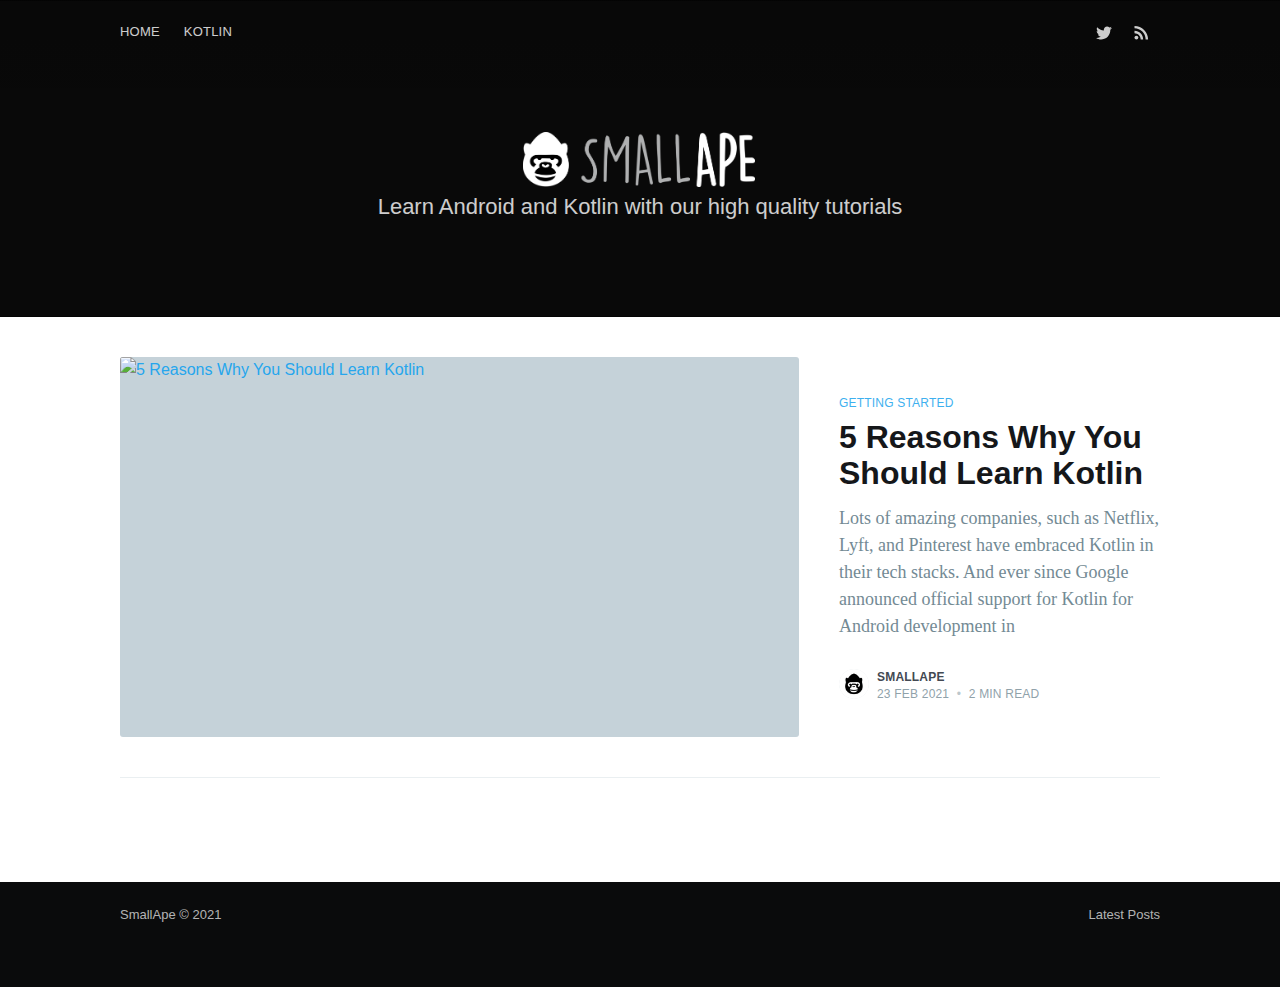
==== commit 9165a290: "v1.01" ====
--- a/index.html
+++ b/index.html
@@ -10,7 +10,7 @@
     <meta name="HandheldFriendly" content="True" />
     <meta name="viewport" content="width=device-width, initial-scale=1.0" />
 
-    <link rel="stylesheet" type="text/css" href="assets/built/screen.css@v=b3472b4dd1.css" />
+    <link rel="stylesheet" type="text/css" href="assets/built/screen.css@v=61fe95e322.css" />
 
     <meta name="description" content="Learn Android and Kotlin with our high quality tutorials" />
     <link rel="icon" href="favicon.png" type="image/png" />
@@ -22,15 +22,15 @@
     <meta property="og:title" content="SmallApe" />
     <meta property="og:description" content="Learn Android and Kotlin with our high quality tutorials" />
     <meta property="og:url" content="https://smallape.com/" />
-    <meta property="og:image" content="https://static.ghost.org/v3.0.0/images/publication-cover.png" />
+    <meta property="og:image" content="https://smallape.com/content/images/2021/02/rect3300.png" />
     <meta name="twitter:card" content="summary_large_image" />
     <meta name="twitter:title" content="SmallApe" />
     <meta name="twitter:description" content="Learn Android and Kotlin with our high quality tutorials" />
     <meta name="twitter:url" content="https://smallape.com/" />
-    <meta name="twitter:image" content="https://static.ghost.org/v3.0.0/images/publication-cover.png" />
-    <meta name="twitter:site" content="@smallape" />
-    <meta property="og:image:width" content="2709" />
-    <meta property="og:image:height" content="938" />
+    <meta name="twitter:image" content="https://smallape.com/content/images/2021/02/rect3300.png" />
+    <meta name="twitter:site" content="@SmallApe2" />
+    <meta property="og:image:width" content="1900" />
+    <meta property="og:image:height" content="400" />
 
     <script type="application/ld+json">
         {
@@ -48,9 +48,9 @@
             "url": "https://smallape.com/",
             "image": {
                 "@type": "ImageObject",
-                "url": "https://static.ghost.org/v3.0.0/images/publication-cover.png",
-                "width": 2709,
-                "height": 938
+                "url": "https://smallape.com/content/images/2021/02/rect3300.png",
+                "width": 1900,
+                "height": 400
             },
             "mainEntityOfPage": {
                 "@type": "WebPage",
@@ -62,6 +62,19 @@
 
     <meta name="generator" content="Ghost 3.41" />
     <link rel="alternate" type="application/rss+xml" title="SmallApe" href="rss/index.html" />
+    <link rel="stylesheet" href="assets/css/prism.css" />
+    <!-- Global site tag (gtag.js) - Google Analytics -->
+    <script async src="https://www.googletagmanager.com/gtag/js?id=G-519RX9JG3B"></script>
+    <script>
+        window.dataLayer = window.dataLayer || [];
+
+        function gtag() {
+            dataLayer.push(arguments);
+        }
+        gtag('js', new Date());
+
+        gtag('config', 'G-519RX9JG3B');
+    </script>
 
 </head>
 
@@ -75,22 +88,22 @@
 
             <style type="text/css">
                 .responsive-header-img {
-                    background-image: url(https://static.ghost.org/v3.0.0/images/publication-cover.png);
+                    background-image: url(content/images/size/w2000/2021/02/rect3300.png);
                 }
                 
                 @media(max-width: 1000px) {
                     .responsive-header-img {
-                        background-image: url(https://static.ghost.org/v3.0.0/images/publication-cover.png);
-                        background-image: -webkit-image-set(url(https://static.ghost.org/v3.0.0/images/publication-cover.png) 1x, url(https://static.ghost.org/v3.0.0/images/publication-cover.png) 2x);
-                        background-image: image-set(url(https://static.ghost.org/v3.0.0/images/publication-cover.png) 1x, url(https://static.ghost.org/v3.0.0/images/publication-cover.png) 2x);
+                        background-image: url(content/images/size/w1000/2021/02/rect3300.png);
+                        background-image: -webkit-image-set(url(content/images/size/w1000/2021/02/rect3300.png) 1x, url(content/images/size/w2000/2021/02/rect3300.png) 2x);
+                        background-image: image-set(url(content/images/size/w1000/2021/02/rect3300.png) 1x, url(content/images/size/w2000/2021/02/rect3300.png) 2x);
                     }
                 }
                 
                 @media(max-width: 600px) {
                     .responsive-header-img {
-                        background-image: url(https://static.ghost.org/v3.0.0/images/publication-cover.png);
-                        background-image: -webkit-image-set(url(https://static.ghost.org/v3.0.0/images/publication-cover.png) 1x, url(https://static.ghost.org/v3.0.0/images/publication-cover.png) 2x);
-                        background-image: image-set(url(https://static.ghost.org/v3.0.0/images/publication-cover.png) 1x, url(https://static.ghost.org/v3.0.0/images/publication-cover.png) 2x);
+                        background-image: url(content/images/size/w600/2021/02/rect3300.png);
+                        background-image: -webkit-image-set(url(content/images/size/w600/2021/02/rect3300.png) 1x, url(content/images/size/w1000/2021/02/rect3300.png) 2x);
+                        background-image: image-set(url(content/images/size/w600/2021/02/rect3300.png) 1x, url(content/images/size/w1000/2021/02/rect3300.png) 2x);
                     }
                 }
             </style>
@@ -105,9 +118,7 @@
                                 <div class="site-nav-content">
                                     <ul class="nav">
                                         <li class="nav-home nav-current"><a href="index.html">Home</a></li>
-                                        <li class="nav-getting-started"><a href="https://smallape.com/tag/getting-started/">Getting Started</a></li>
-                                        <li class="nav-android-kotlin"><a href="https://smallape.com/tag/android/">Android &amp; Kotlin</a></li>
-                                        <li class="nav-firebase"><a href="https://smallape.com/tag/firebase/">Firebase</a></li>
+                                        <li class="nav-kotlin"><a href="tag/kotlin/index.html">Kotlin</a></li>
                                     </ul>
 
                                 </div>
@@ -115,7 +126,7 @@
                         </div>
                         <div class="site-nav-right">
                             <div class="social-links">
-                                <a class="social-link social-link-tw" href="https://twitter.com/smallape" title="Twitter" target="_blank" rel="noopener"><svg xmlns="http://www.w3.org/2000/svg" viewBox="0 0 32 32"><path d="M30.063 7.313c-.813 1.125-1.75 2.125-2.875 2.938v.75c0 1.563-.188 3.125-.688 4.625a15.088 15.088 0 0 1-2.063 4.438c-.875 1.438-2 2.688-3.25 3.813a15.015 15.015 0 0 1-4.625 2.563c-1.813.688-3.75 1-5.75 1-3.25 0-6.188-.875-8.875-2.625.438.063.875.125 1.375.125 2.688 0 5.063-.875 7.188-2.5-1.25 0-2.375-.375-3.375-1.125s-1.688-1.688-2.063-2.875c.438.063.813.125 1.125.125.5 0 1-.063 1.5-.25-1.313-.25-2.438-.938-3.313-1.938a5.673 5.673 0 0 1-1.313-3.688v-.063c.813.438 1.688.688 2.625.688a5.228 5.228 0 0 1-1.875-2c-.5-.875-.688-1.813-.688-2.75 0-1.063.25-2.063.75-2.938 1.438 1.75 3.188 3.188 5.25 4.25s4.313 1.688 6.688 1.813a5.579 5.579 0 0 1 1.5-5.438c1.125-1.125 2.5-1.688 4.125-1.688s3.063.625 4.188 1.813a11.48 11.48 0 0 0 3.688-1.375c-.438 1.375-1.313 2.438-2.563 3.188 1.125-.125 2.188-.438 3.313-.875z"/></svg>
+                                <a class="social-link social-link-tw" href="https://twitter.com/SmallApe2" title="Twitter" target="_blank" rel="noopener"><svg xmlns="http://www.w3.org/2000/svg" viewBox="0 0 32 32"><path d="M30.063 7.313c-.813 1.125-1.75 2.125-2.875 2.938v.75c0 1.563-.188 3.125-.688 4.625a15.088 15.088 0 0 1-2.063 4.438c-.875 1.438-2 2.688-3.25 3.813a15.015 15.015 0 0 1-4.625 2.563c-1.813.688-3.75 1-5.75 1-3.25 0-6.188-.875-8.875-2.625.438.063.875.125 1.375.125 2.688 0 5.063-.875 7.188-2.5-1.25 0-2.375-.375-3.375-1.125s-1.688-1.688-2.063-2.875c.438.063.813.125 1.125.125.5 0 1-.063 1.5-.25-1.313-.25-2.438-.938-3.313-1.938a5.673 5.673 0 0 1-1.313-3.688v-.063c.813.438 1.688.688 2.625.688a5.228 5.228 0 0 1-1.875-2c-.5-.875-.688-1.813-.688-2.75 0-1.063.25-2.063.75-2.938 1.438 1.75 3.188 3.188 5.25 4.25s4.313 1.688 6.688 1.813a5.579 5.579 0 0 1 1.5-5.438c1.125-1.125 2.5-1.688 4.125-1.688s3.063.625 4.188 1.813a11.48 11.48 0 0 0 3.688-1.375c-.438 1.375-1.313 2.438-2.563 3.188 1.125-.125 2.188-.438 3.313-.875z"/></svg>
 </a>
                             </div>
                             <a class="rss-button" href="https://feedly.com/i/subscription/feed/https://smallape.com/rss/" title="RSS" target="_blank" rel="noopener"><svg xmlns="http://www.w3.org/2000/svg" viewBox="0 0 24 24"><circle cx="6.18" cy="17.82" r="2.18"/><path d="M4 4.44v2.83c7.03 0 12.73 5.7 12.73 12.73h2.83c0-8.59-6.97-15.56-15.56-15.56zm0 5.66v2.83c3.9 0 7.07 3.17 7.07 7.07h2.83c0-5.47-4.43-9.9-9.9-9.9z"/></svg>
@@ -137,6 +148,54 @@
             <div class="inner posts">
 
                 <div class="post-feed">
+
+                    <article class="post-card post tag-getting-started tag-kotlin post-card-large">
+
+                        <a class="post-card-image-link" href="5-reasons-why-you-should-learn-kotlin/index.html">
+                            <img class="post-card-image" srcset="content/images/size/w300/2021/02/rect4655-3.png 300w,
+                   content/images/size/w600/2021/02/rect4655-3.pngg 600w,
+                  content/images/size/w1000/2021/02/rect4655-3.pngng 1000w,
+                 content/images/size/w2000/2021/02/rect4655-3.pngpng 2000w" sizes="(max-width: 1000px) 400px, 700px" loading="lazy" src="content/images/size/w600/2021/02/rect4655-3.png" alt="5 Reasons Why You Should Learn Kotlin" />
+                        </a>
+
+                        <div class="post-card-content">
+
+                            <a class="post-card-content-link" href="5-reasons-why-you-should-learn-kotlin/index.html">
+
+                                <header class="post-card-header">
+                                    <div class="post-card-primary-tag">Getting Started</div>
+                                    <h2 class="post-card-title">5 Reasons Why You Should Learn Kotlin</h2>
+                                </header>
+
+                                <section class="post-card-excerpt">
+                                    <p>Lots of amazing companies, such as Netflix, Lyft, and Pinterest have embraced Kotlin in their tech stacks. And ever since Google announced official support for Kotlin for Android development in</p>
+                                </section>
+
+                            </a>
+
+                            <footer class="post-card-meta">
+                                <ul class="author-list">
+                                    <li class="author-list-item">
+
+                                        <div class="author-name-tooltip">
+                                            SmallApe
+                                        </div>
+
+                                        <a href="author/smallape/index.html" class="static-avatar">
+                                            <img class="author-profile-image" src="content/images/size/w100/2021/02/pub-icon-3.png" alt="SmallApe" />
+                                        </a>
+                                    </li>
+                                </ul>
+                                <div class="post-card-byline-content">
+                                    <span><a href="author/smallape/index.html">SmallApe</a></span>
+                                    <span class="post-card-byline-date"><time datetime="2021-02-23">23 Feb 2021</time> <span class="bull">&bull;</span> 2 min read</span>
+                                </div>
+                            </footer>
+
+                        </div>
+
+                    </article>
+
                 </div>
 
             </div>
@@ -151,9 +210,7 @@
                             <div class="site-nav-content">
                                 <ul class="nav">
                                     <li class="nav-home nav-current"><a href="index.html">Home</a></li>
-                                    <li class="nav-getting-started"><a href="https://smallape.com/tag/getting-started/">Getting Started</a></li>
-                                    <li class="nav-android-kotlin"><a href="https://smallape.com/tag/android/">Android &amp; Kotlin</a></li>
-                                    <li class="nav-firebase"><a href="https://smallape.com/tag/firebase/">Firebase</a></li>
+                                    <li class="nav-kotlin"><a href="tag/kotlin/index.html">Kotlin</a></li>
                                 </ul>
 
                             </div>
@@ -161,7 +218,7 @@
                     </div>
                     <div class="site-nav-right">
                         <div class="social-links">
-                            <a class="social-link social-link-tw" href="https://twitter.com/smallape" title="Twitter" target="_blank" rel="noopener"><svg xmlns="http://www.w3.org/2000/svg" viewBox="0 0 32 32"><path d="M30.063 7.313c-.813 1.125-1.75 2.125-2.875 2.938v.75c0 1.563-.188 3.125-.688 4.625a15.088 15.088 0 0 1-2.063 4.438c-.875 1.438-2 2.688-3.25 3.813a15.015 15.015 0 0 1-4.625 2.563c-1.813.688-3.75 1-5.75 1-3.25 0-6.188-.875-8.875-2.625.438.063.875.125 1.375.125 2.688 0 5.063-.875 7.188-2.5-1.25 0-2.375-.375-3.375-1.125s-1.688-1.688-2.063-2.875c.438.063.813.125 1.125.125.5 0 1-.063 1.5-.25-1.313-.25-2.438-.938-3.313-1.938a5.673 5.673 0 0 1-1.313-3.688v-.063c.813.438 1.688.688 2.625.688a5.228 5.228 0 0 1-1.875-2c-.5-.875-.688-1.813-.688-2.75 0-1.063.25-2.063.75-2.938 1.438 1.75 3.188 3.188 5.25 4.25s4.313 1.688 6.688 1.813a5.579 5.579 0 0 1 1.5-5.438c1.125-1.125 2.5-1.688 4.125-1.688s3.063.625 4.188 1.813a11.48 11.48 0 0 0 3.688-1.375c-.438 1.375-1.313 2.438-2.563 3.188 1.125-.125 2.188-.438 3.313-.875z"/></svg>
+                            <a class="social-link social-link-tw" href="https://twitter.com/SmallApe2" title="Twitter" target="_blank" rel="noopener"><svg xmlns="http://www.w3.org/2000/svg" viewBox="0 0 32 32"><path d="M30.063 7.313c-.813 1.125-1.75 2.125-2.875 2.938v.75c0 1.563-.188 3.125-.688 4.625a15.088 15.088 0 0 1-2.063 4.438c-.875 1.438-2 2.688-3.25 3.813a15.015 15.015 0 0 1-4.625 2.563c-1.813.688-3.75 1-5.75 1-3.25 0-6.188-.875-8.875-2.625.438.063.875.125 1.375.125 2.688 0 5.063-.875 7.188-2.5-1.25 0-2.375-.375-3.375-1.125s-1.688-1.688-2.063-2.875c.438.063.813.125 1.125.125.5 0 1-.063 1.5-.25-1.313-.25-2.438-.938-3.313-1.938a5.673 5.673 0 0 1-1.313-3.688v-.063c.813.438 1.688.688 2.625.688a5.228 5.228 0 0 1-1.875-2c-.5-.875-.688-1.813-.688-2.75 0-1.063.25-2.063.75-2.938 1.438 1.75 3.188 3.188 5.25 4.25s4.313 1.688 6.688 1.813a5.579 5.579 0 0 1 1.5-5.438c1.125-1.125 2.5-1.688 4.125-1.688s3.063.625 4.188 1.813a11.48 11.48 0 0 0 3.688-1.375c-.438 1.375-1.313 2.438-2.563 3.188 1.125-.125 2.188-.438 3.313-.875z"/></svg>
 </a>
                         </div>
                         <a class="rss-button" href="https://feedly.com/i/subscription/feed/https://smallape.com/rss/" title="RSS" target="_blank" rel="noopener"><svg xmlns="http://www.w3.org/2000/svg" viewBox="0 0 24 24"><circle cx="6.18" cy="17.82" r="2.18"/><path d="M4 4.44v2.83c7.03 0 12.73 5.7 12.73 12.73h2.83c0-8.59-6.97-15.56-15.56-15.56zm0 5.66v2.83c3.9 0 7.07 3.17 7.07 7.07h2.83c0-5.47-4.43-9.9-9.9-9.9z"/></svg>
@@ -179,7 +236,7 @@
                 <nav class="site-footer-nav">
                     <a href="index.html">Latest Posts</a>
                     <!---->
-                    <!--<a href="https://twitter.com/smallape" target="_blank" rel="noopener">Twitter</a>-->
+                    <!--<a href="https://twitter.com/SmallApe2" target="_blank" rel="noopener">Twitter</a>-->
                     <!--<a href="https://ghost.org" target="_blank" rel="noopener">Ghost</a>-->
                 </nav>
             </div>
@@ -190,7 +247,7 @@
 
     <script src="https://code.jquery.com/jquery-3.4.1.min.js" integrity="sha256-CSXorXvZcTkaix6Yvo6HppcZGetbYMGWSFlBw8HfCJo=" crossorigin="anonymous">
     </script>
-    <script src="assets/built/casper.js@v=b3472b4dd1"></script>
+    <script src="assets/built/casper.js@v=61fe95e322"></script>
 
     <script>
         // Parse the URL parameter
@@ -287,7 +344,7 @@
     </script>
 
 
-
+    <script defer src="assets/js/prism.js"></script>
 
 </body>
 
--- a/assets/built/screen.css@v=61fe95e322.css
+++ b/assets/built/screen.css@v=61fe95e322.css
@@ -0,0 +1,2 @@
+:root{--blue:#3eb0ef;--green:#a4d037;--purple:#ad26b4;--yellow:#fecd35;--red:#f05230;--darkgrey:#15171a;--midgrey:#738a94;--lightgrey:#c5d2d9;--whitegrey:#e5eff5;--pink:#fa3a57;--brown:#a3821a;--darkmode:#1a1c20}a,abbr,acronym,address,applet,article,aside,audio,big,blockquote,body,canvas,caption,cite,code,dd,del,details,dfn,div,dl,dt,em,embed,fieldset,figcaption,figure,footer,form,h1,h2,h3,h4,h5,h6,header,hgroup,html,iframe,img,ins,kbd,label,legend,li,mark,menu,nav,object,ol,output,p,pre,q,ruby,s,samp,section,small,span,strike,strong,sub,summary,sup,table,tbody,td,tfoot,th,thead,time,tr,tt,ul,var,video{margin:0;padding:0;border:0;font:inherit;font-size:100%;vertical-align:baseline}body{line-height:1}ol,ul{list-style:none}blockquote,q{quotes:none}blockquote:after,blockquote:before,q:after,q:before{content:"";content:none}img{max-width:100%}html{box-sizing:border-box;font-family:sans-serif;-ms-text-size-adjust:100%;-webkit-text-size-adjust:100%}*,:after,:before{box-sizing:inherit}a{background-color:transparent}a:active,a:hover{outline:0}b,strong{font-weight:700}dfn,em,i{font-style:italic}h1{margin:.67em 0;font-size:2em}small{font-size:80%}sub,sup{position:relative;font-size:75%;line-height:0;vertical-align:baseline}sup{top:-.5em}sub{bottom:-.25em}img{border:0}svg:not(:root){overflow:hidden}mark{background-color:#fdffb6}code,kbd,pre,samp{font-family:monospace,monospace;font-size:1em}button,input,optgroup,select,textarea{margin:0;color:inherit;font:inherit}button{overflow:visible;border:none}button,select{text-transform:none}button,html input[type=button],input[type=reset],input[type=submit]{cursor:pointer;-webkit-appearance:button}button[disabled],html input[disabled]{cursor:default}button::-moz-focus-inner,input::-moz-focus-inner{padding:0;border:0}input{line-height:normal}input:focus{outline:none}input[type=checkbox],input[type=radio]{box-sizing:border-box;padding:0}input[type=number]::-webkit-inner-spin-button,input[type=number]::-webkit-outer-spin-button{height:auto}input[type=search]{box-sizing:content-box;-webkit-appearance:textfield}input[type=search]::-webkit-search-cancel-button,input[type=search]::-webkit-search-decoration{-webkit-appearance:none}legend{padding:0;border:0}textarea{overflow:auto}table{border-spacing:0;border-collapse:collapse}td,th{padding:0}html{overflow-y:scroll;font-size:62.5%;-webkit-tap-highlight-color:rgba(0,0,0,0)}body,html{overflow-x:hidden}body{color:#303a3e;font-family:-apple-system,BlinkMacSystemFont,Segoe UI,Roboto,Oxygen,Ubuntu,Cantarell,Open Sans,Helvetica Neue,sans-serif;font-size:1.6rem;line-height:1.6em;font-weight:400;font-style:normal;letter-spacing:0;text-rendering:optimizeLegibility;-webkit-font-smoothing:antialiased;-moz-osx-font-smoothing:grayscale;-moz-font-feature-settings:"liga" on}::-moz-selection{text-shadow:none;background:#cbeafb}::selection{text-shadow:none;background:#cbeafb}hr{position:relative;display:block;width:100%;margin:2.5em 0 3.5em;padding:0;height:1px;border:0;border-top:1px solid #e4eaed}audio,canvas,iframe,img,svg,video{vertical-align:middle}fieldset{margin:0;padding:0;border:0}textarea{resize:vertical}blockquote,dl,ol,p,ul{margin:0 0 1.5em}ol,ul{padding-left:1.3em;padding-right:1.5em}ol ol,ol ul,ul ol,ul ul{margin:.5em 0 1em}ul{list-style:disc}ol{list-style:decimal}ol,ul{max-width:100%}li{margin:.5em 0;padding-left:.3em;line-height:1.6em}dt{float:left;margin:0 20px 0 0;width:120px;color:var(--darkgrey);font-weight:500;text-align:right}dd{margin:0 0 5px;text-align:left}blockquote{margin:1.5em 0;padding:0 1.6em;border-left:.5em solid var(--whitegrey)}blockquote p{margin:.8em 0;font-size:1.2em;font-weight:300}blockquote small{display:inline-block;margin:.8em 0 .8em 1.5em;font-size:.9em;opacity:.8}blockquote small:before{content:"\2014 \00A0"}blockquote cite{font-weight:700}blockquote cite a{font-weight:400}a{color:#26a6ed;text-decoration:none}a:hover{text-decoration:underline}h1,h2,h3,h4,h5,h6{margin-top:0;line-height:1.15;font-weight:600;text-rendering:optimizeLegibility}h1{margin:0 0 .5em;font-size:5.5rem;font-weight:600}@media (max-width:500px){h1{font-size:2.2rem}}h2{margin:1.5em 0 .5em;font-size:2.2rem}@media (max-width:500px){h2{font-size:1.8rem}}h3{margin:1.5em 0 .5em;font-size:1.8rem;font-weight:500}@media (max-width:500px){h3{font-size:1.7rem}}h4{margin:1.5em 0 .5em;font-size:1.6rem;font-weight:500}h5,h6{margin:1.5em 0 .5em;font-size:1.4rem;font-weight:500}body{background:#fff}.img{display:block;width:100%;height:100%;background-position:50%;background-size:cover;border-radius:100%}.hidden{visibility:hidden;position:absolute;text-indent:-9999px}.site-wrapper{display:flex;flex-direction:column;min-height:100vh}.site-main{z-index:100;flex-grow:1}.outer{position:relative;padding:0 5vw}.inner{margin:0 auto;max-width:1040px;width:100%}@media (min-width:900px){.author-template .post-feed,.home-template .post-feed,.tag-template .post-feed{padding:40px 0 5vw;border-top-left-radius:3px;border-top-right-radius:3px}.home-template .site-nav{position:relative}}.site-header-background{position:relative;margin-top:64px;padding-bottom:12px;color:#fff;background:#0a0b0c no-repeat 50%;background-size:cover}.site-header-background:before{bottom:0;background:rgba(0,0,0,.18)}.site-header-background:after,.site-header-background:before{content:"";position:absolute;top:0;right:0;left:0;z-index:10;display:block}.site-header-background:after{bottom:auto;height:140px;background:linear-gradient(rgba(0,0,0,.15),transparent)}.site-header-background.no-image:after,.site-header-background.no-image:before{display:none}.site-header-content{z-index:100;display:flex;flex-direction:column;justify-content:center;align-items:center;padding:6vw 3vw;min-height:200px;max-height:340px}.site-title{z-index:10;margin:0 0 0 -2px;padding:0;font-size:5rem;line-height:1em;font-weight:600}.site-logo{max-height:55px}.site-description{z-index:10;margin:0;padding:5px 0;font-size:2.1rem;line-height:1.4em;font-weight:400;opacity:.8}.site-home-header{z-index:1000}.site-home-header .site-header-background{margin-top:0}.site-home-header .site-header-content{padding:5vw 3vw 6vw}.site-home-header .site-title{font-size:5.5rem;text-align:center}.site-home-header .site-description{font-size:2.2rem;font-weight:300;text-align:center}.site-archive-header .site-header-content{position:relative;align-items:stretch;padding:12vw 0 20px;min-height:200px;max-height:600px}.site-archive-header .no-image{padding-top:0;padding-bottom:0;color:var(--darkgrey);background:#fff;opacity:1}.site-archive-header .no-image .site-description{color:var(--midgrey);opacity:1}.site-archive-header .no-image .site-header-content{padding:5vw 0 10px;border-bottom:1px solid #eaeff1}@media (max-width:900px){.site-header-content{padding-bottom:9vw}}@media (max-width:500px){.site-home-header .site-title{font-size:4.2rem}.site-home-header .site-description{font-size:1.8rem}.site-archive-header .site-header-content{flex-direction:column;align-items:center;min-height:unset}.site-archive-header .site-title{font-size:4.2rem;text-align:center}.site-archive-header .no-image .site-header-content{padding:12vw 0 20px}}.site-nav-main{position:fixed;top:0;right:0;left:0;z-index:1000;background:#0a0b0c}.site-nav{position:relative;z-index:100;display:flex;justify-content:space-between;align-items:flex-start;overflow:hidden;height:64px;font-size:1.3rem}.site-nav-left-wrapper{position:relative;flex:1 0 auto;display:flex}.site-header-background:not(.responsive-header-img) .site-nav-left-wrapper:after,.site-nav-main .site-nav-left-wrapper:after{content:"";position:absolute;top:0;z-index:1000;width:40px;height:100%;right:0;background:linear-gradient(90deg,rgba(10,11,12,0) 0,#0a0b0c)}.site-nav-left{flex:1 0 auto;display:flex;align-items:center;overflow-x:auto;overflow-y:hidden;-webkit-overflow-scrolling:touch;margin-right:10px;padding:10px 0 80px;font-weight:500;letter-spacing:.2px;text-transform:uppercase;white-space:nowrap;-ms-overflow-scrolling:touch}.site-nav-left .nav li:last-of-type{padding-right:20px}.site-nav-logo{position:relative;z-index:100;flex-shrink:0;display:inline-block;margin-right:32px;padding:12px 0;color:#fff;font-size:1.7rem;line-height:1.8rem;font-weight:700;letter-spacing:-.5px;text-transform:none}.site-nav-logo:hover{text-decoration:none}.site-nav-logo img{display:block;width:auto;height:21px}.site-home-header .site-nav-logo{display:none}.site-nav-content{position:relative;align-self:flex-start}.nav{position:absolute;z-index:1000;display:flex;margin:0 0 0 -12px;padding:0;list-style:none;transition:all 1s cubic-bezier(.19,1,.22,1)}.nav li{display:block;margin:0;padding:0}.nav li a{position:relative;display:block;padding:12px;color:#fff;opacity:.8;transition:opacity .35s ease-in-out}.nav li a:hover{text-decoration:none;opacity:1}.nav li a:before{content:"";position:absolute;right:100%;bottom:8px;left:12px;height:1px;background:#fff;opacity:.25;transition:all .35s ease-in-out}.nav li a:hover:before{right:12px;opacity:.5}.nav-post-title-active .nav{visibility:hidden;opacity:0;transform:translateY(-175%)}.nav-post-title{visibility:hidden;position:absolute;top:9px;color:#fff;font-size:1.7rem;font-weight:400;text-transform:none;opacity:0;transition:all 1s cubic-bezier(.19,1,.22,1);transform:translateY(175%)}.nav-post-title.dash{left:-25px}.nav-post-title.dash:before{content:"– ";opacity:.5}.nav-post-title-active .nav-post-title{visibility:visible;opacity:1;transform:translateY(0)}.site-nav-right{flex:0 1 auto;display:flex;justify-content:flex-end;align-items:center;padding:10px 0;height:64px}.site-nav-right .nav{position:relative;margin:0}.site-nav-right .nav a{white-space:nowrap}.site-nav-right .nav a:before{display:none}.site-nav-right .nav li:last-of-type a{margin-right:-12px}.social-links{flex-shrink:0;display:flex;align-items:center}.social-link{display:inline-block;margin:0;padding:10px;opacity:.8}.social-link:hover{opacity:1}.social-link svg{height:1.8rem;fill:#fff}.social-link-fb svg,.social-link-wb svg{height:1.6rem}.social-link-wb svg path{stroke:#fff}.social-link-rss svg{height:1.9rem}.subscribe-button{display:block;margin:0 0 0 10px;padding:4px 10px;border:1px solid #fff;color:#fff;line-height:1em;border-radius:10px;opacity:.8}.subscribe-button:hover{text-decoration:none;opacity:1}.site-nav-right .nav+.subscribe-button{margin-left:24px}.rss-button{padding:10px 8px;opacity:.8}.rss-button:hover{opacity:1}.rss-button svg{margin-bottom:1px;height:2.1rem;fill:#fff}.home-template .site-nav-main{z-index:100}.home-template .site-nav-main .site-nav{opacity:0;transition:all .5s cubic-bezier(.19,1,.22,1) 0s}.home-template .site-nav-main .fixed-nav-active{opacity:1;transition:all .5s cubic-bezier(.19,1,.22,1) .05s}@media (max-width:700px){.site-home-header .site-nav{margin-left:-5vw}.site-nav-main{padding-right:0;padding-left:0}.site-nav-left{margin-right:0;padding-left:5vw}.site-nav-right{display:none}}.posts{overflow-x:hidden}.post-feed{flex-wrap:wrap;margin:0 -20px;padding:50px 0 0;background:#fff}.post-card,.post-feed{position:relative;display:flex}.post-card{flex:1 1 301px;flex-direction:column;overflow:hidden;margin:0 0 40px;padding:0 20px 40px;min-height:220px;border-bottom:1px solid #eaeff1;background-size:cover}.post-card-image-link{position:relative;display:block;overflow:hidden;border-radius:3px}.post-card-image{width:100%;height:200px;background:var(--lightgrey) no-repeat 50%;-o-object-fit:cover;object-fit:cover}.post-card-content-link{position:relative;display:block;color:var(--darkgrey)}.post-card-content-link:hover{text-decoration:none}.post-card-header{margin:15px 0 0}.post-feed .no-image .post-card-content-link{padding:0}.no-image .post-card-header{margin-top:0}.post-card-primary-tag{margin:0 0 .2em;color:var(--blue);font-size:1.2rem;font-weight:500;letter-spacing:.2px;text-transform:uppercase}.post-card-title{margin:0 0 .4em;line-height:1.15em;transition:color .2s ease-in-out}.no-image .post-card-title{margin-top:0}.post-card-content{flex-grow:1;display:flex;flex-direction:column}.post-card-excerpt{max-width:56em;color:var(--midgrey);font-family:Georgia,serif}.post-card-excerpt p{margin-bottom:1em}.post-card-meta{display:flex;align-items:flex-start;padding:0}.author-profile-image,.avatar-wrapper{display:block;width:100%;height:100%;background:#e4eaed;border-radius:100%;-o-object-fit:cover;object-fit:cover}.post-card-meta .avatar-wrapper,.post-card-meta .profile-image-wrapper{position:relative}.author-list{display:flex;flex-wrap:wrap;margin:0 0 0 4px;padding:0;list-style:none}.author-list-item{position:relative;flex-shrink:0;margin:0;padding:0}.static-avatar{display:block;overflow:hidden;margin:0 0 0 -6px;width:34px;height:34px;border:2px solid #fff;border-radius:100%}.author-name-tooltip{position:absolute;bottom:105%;z-index:999;display:block;padding:2px 8px;color:#fff;font-size:1.2rem;letter-spacing:.2px;white-space:nowrap;background:var(--darkgrey);border-radius:3px;box-shadow:0 12px 26px rgba(39,44,49,.08),1px 3px 8px rgba(39,44,49,.03);opacity:0;transition:all .35s cubic-bezier(.4,.01,.165,.99);transform:translateY(6px);pointer-events:none}.author-list-item:hover .author-name-tooltip{opacity:1;transform:translateY(0)}@media (max-width:700px){.author-name-tooltip{display:none}}.post-card-byline-content{flex:1 1 50%;display:flex;flex-direction:column;margin:2px 0 0 6px;color:#90a2aa;font-size:1.2rem;line-height:1.4em;font-weight:400;letter-spacing:.2px;text-transform:uppercase}.post-card-byline-content span{margin:0}.post-card-byline-content a{color:#434952;font-weight:600}.post-card-byline-date{font-size:1.2rem}.post-card-byline-date .bull{display:inline-block;margin:0 4px;opacity:.6}.single-author-byline{display:flex;flex-direction:column;margin-left:5px;color:#5c7078;font-size:1.3rem;line-height:1.4em;font-weight:500}.single-author{display:flex;align-items:center}.single-author .static-avatar{margin-left:-2px}.single-author-name{display:inline-block}@media (min-width:795px){.post-card-large{flex:1 1 100%;flex-direction:row;padding-bottom:40px;min-height:280px;border-top:0}.post-card-large:hover{border-bottom-color:#e4eaed}.post-card-large:not(.no-image) .post-card-header{margin-top:0}.post-card-large .post-card-image-link{position:relative;flex:1 1 auto;margin-bottom:0;min-height:380px}.post-card-large .post-card-image{position:absolute;width:100%;height:100%}.post-card-large .post-card-content{flex:0 1 361px;justify-content:center}.post-card-large .post-card-title{margin-top:0;font-size:3.2rem}.post-card-large .post-card-content-link,.post-card-large .post-card-meta{padding:0 0 0 40px}.post-card-large .post-card-excerpt p{margin-bottom:1.5em;font-size:1.8rem;line-height:1.5em}}@media (max-width:1170px){.post-card{margin-bottom:5vw}}@media (max-width:650px){.post-feed{padding-top:5vw}.post-card{margin-bottom:5vw}}@media (max-width:500px){.post-card-title{font-size:1.9rem}.post-card-excerpt{font-size:1.6rem}}.page-template .site-main,.post-template .site-main{margin-top:64px;padding-bottom:4vw;background:#fff}.post-full-header{position:relative;margin:0 auto;padding:70px 170px 50px;border-top-left-radius:3px;border-top-right-radius:3px}.post-full-tags{display:flex;justify-content:flex-start;align-items:center;color:var(--midgrey);font-size:1.3rem;line-height:1.4em;font-weight:600;text-transform:uppercase}.post-full-meta-date{color:var(--midgrey);font-size:1.2rem;font-weight:400}@media (max-width:1170px){.post-full-header{padding:60px 11vw 50px}}@media (max-width:800px){.post-full-header{padding-right:5vw;padding-left:5vw}}@media (max-width:500px){.post-full-header{padding:20px 0 35px}}.post-full-title{margin:0 0 .2em;color:#0a0b0c}.post-full-custom-excerpt{margin:20px 0 0;color:var(--midgrey);font-family:Georgia,serif;font-size:2.3rem;line-height:1.4em;font-weight:300}.date-divider{display:inline-block;margin:0 6px 1px;font-weight:300}.post-full-image{display:flex;flex-direction:column;align-items:center;overflow:hidden;margin:25px 0 50px;background:#e4eaed;border-radius:3px}.post-full-image img{max-width:1040px;width:100%;height:auto}.post-full-content{position:relative;margin:0 auto;padding:0 170px 6vw;min-height:230px;font-family:Georgia,serif;font-size:2rem;line-height:1.6em;background:#fff}@media (max-width:1170px){.post-full-content{padding:0 11vw}}@media (max-width:800px){.post-full-content{padding:0 5vw;font-size:1.8rem}}@media (max-width:500px){.post-full-custom-excerpt{font-size:1.9rem;line-height:1.5em}}.no-image .post-full-content{padding-top:0}.no-image .post-full-content:after,.no-image .post-full-content:before{display:none}.footnotes,.post-full-comments,.post-full-content blockquote,.post-full-content dl,.post-full-content h1,.post-full-content h2,.post-full-content h3,.post-full-content h4,.post-full-content h5,.post-full-content h6,.post-full-content ol,.post-full-content p,.post-full-content pre,.post-full-content ul{margin:0 0 1.5em;min-width:100%}@media (max-width:500px){.footnotes,.post-full-comments,.post-full-content dl,.post-full-content ol,.post-full-content p,.post-full-content pre,.post-full-content ul{margin-bottom:1.28em}}.post-full-content li{word-break:break-word}.post-full-content li p{margin:0}.post-full-content a{color:var(--darkgrey);word-break:break-word;box-shadow:var(--darkgrey) 0 -1px 0 inset;transition:all .2s ease-in-out}.post-full-content a:hover{color:var(--blue);text-decoration:none;box-shadow:var(--blue) 0 -1px 0 inset}.post-full-content em,.post-full-content strong{color:#0a0b0c}.post-full-content small{display:inline-block;line-height:1.6em}.post-full-content li:first-child{margin-top:0}.post-full-content img,.post-full-content video{display:block;margin:1.5em auto;max-width:1040px;height:auto}@media (max-width:1040px){.post-full-content img,.post-full-content video{width:100%}}.post-full-content img[src$="#full"]{max-width:none;width:100vw}.post-full-content img+br+small{display:block;margin-top:-3em;margin-bottom:1.5em;text-align:center}.post-full-content iframe{margin:0 auto!important}.post-full-content blockquote{margin:0 0 1.5em;padding:0 1.5em;border-left:3px solid #3eb0ef}@media (max-width:500px){.post-full-content blockquote{padding:0 1.3em}}.post-full-content blockquote p{margin:0 0 1em;color:inherit;font-size:inherit;line-height:inherit;font-style:italic}.post-full-content blockquote p:last-child{margin-bottom:0}.post-full-content code{padding:0 5px 2px;font-size:.8em;line-height:1em;font-weight:400!important;background:var(--whitegrey);border-radius:3px}.post-full-content p code{word-break:break-all}.post-full-content pre{overflow-x:auto;margin:1.5em 0 3em;padding:20px;max-width:100%;border:1px solid #000;color:var(--whitegrey);font-size:1.4rem;line-height:1.5em;background:#0e1012;border-radius:5px}.post-full-content pre ::-moz-selection{color:#3b474d}.post-full-content pre ::selection{color:#3b474d}.post-full-content pre code{padding:0;font-size:inherit;line-height:inherit;background:transparent}.post-full-content pre code :not(span){color:inherit}.post-full-content .fluid-width-video-wrapper{margin:1.5em 0 3em}.post-full-content hr{margin:2em 0}.post-full-content hr:after{content:"";position:absolute;top:-15px;left:50%;display:block;margin-left:-10px;width:1px;height:30px;background:#e4eaed;box-shadow:0 0 0 5px #fff;transform:rotate(45deg)}.post-full-content hr+p{margin-top:1.2em}.post-full-content h1,.post-full-content h2,.post-full-content h3,.post-full-content h4,.post-full-content h5,.post-full-content h6{color:#0a0b0c;font-family:-apple-system,BlinkMacSystemFont,Segoe UI,Roboto,Oxygen,Ubuntu,Cantarell,Open Sans,Helvetica Neue,sans-serif}.post-full-content h1{margin:.5em 0 .4em;font-size:4.2rem;line-height:1.25em;font-weight:600}.post-full-content p+h1{margin-top:.8em}@media (max-width:800px){.post-full-content h1{font-size:3.2rem;line-height:1.25em}}.post-full-content h2{margin:.5em 0 .4em;font-size:3.2rem;line-height:1.25em;font-weight:600}.post-full-content p+h2{margin-top:.8em}@media (max-width:800px){.post-full-content h2{margin-bottom:.3em;font-size:2.8rem;line-height:1.25em}}.post-full-content h3{margin:.5em 0 .2em;font-size:2.5rem;line-height:1.3em;font-weight:600}.post-full-content h2+h3{margin-top:.7em}@media (max-width:800px){.post-full-content h3{margin-bottom:.3em;font-size:2.4rem;line-height:1.3em}}.post-full-content h4{margin:.5em 0 .2em;font-size:2.5rem;font-weight:600}.post-full-content h2+h4{margin-top:.7em}.post-full-content h3+h4{margin-top:0}@media (max-width:800px){.post-full-content h4{margin-bottom:.3em;font-size:2.4rem;line-height:1.3em}}.post-full-content h5{display:block;margin:.5em 0;padding:.4em 1em .9em;border:0;color:var(--blue);font-family:Georgia,serif;font-size:3.2rem;line-height:1.35em;text-align:center}@media (min-width:1180px){.post-full-content h5{max-width:1060px;width:100vw}}@media (max-width:800px){.post-full-content h5{margin-bottom:1em;margin-left:1.3em;padding:0 0 .5em;font-size:2.4rem;text-align:initial}}.post-full-content h6{margin:.5em 0 .2em;font-size:2rem;font-weight:700}@media (max-width:800px){.post-full-content h6{font-size:1.8rem;line-height:1.4em}}.footnotes-sep{margin-bottom:30px}.footnotes{font-size:1.5rem}.footnotes p{margin:0}.footnote-backref{color:var(--blue)!important;font-size:1.2rem;font-weight:700;text-decoration:none!important;box-shadow:none!important}@media (max-width:1170px){.post-full-image{margin:25px -6vw 50px;border-radius:0}.post-full-image img{max-width:1170px}}@media (max-width:700px){.post-full-image{margin:25px -5vw}}@media (max-width:500px){.post-full-meta{font-size:1.2rem;line-height:1.3em}.post-full-title{margin-top:.2em;font-size:4.2rem;line-height:1.05em}.post-full-image{margin-top:5px;margin-bottom:5vw}.post-full-content{padding:0}.post-full-content:after,.post-full-content:before{display:none}}.post-full-content table{display:inline-block;overflow-x:auto;margin:.5em 0 2.5em;max-width:100%;width:auto;border-spacing:0;border-collapse:collapse;font-family:-apple-system,BlinkMacSystemFont,Segoe UI,Roboto,Oxygen,Ubuntu,Cantarell,Open Sans,Helvetica Neue,sans-serif;font-size:1.6rem;white-space:nowrap;vertical-align:top;-webkit-overflow-scrolling:touch;background:radial-gradient(ellipse at left,rgba(0,0,0,.2) 0,transparent 75%) 0,radial-gradient(ellipse at right,rgba(0,0,0,.2) 0,transparent 75%) 100%;background-attachment:scroll,scroll;background-size:10px 100%,10px 100%;background-repeat:no-repeat}.post-full-content table td:first-child{background-image:linear-gradient(90deg,#fff 50%,hsla(0,0%,100%,0));background-size:20px 100%;background-repeat:no-repeat}.post-full-content table td:last-child{background-image:linear-gradient(270deg,#fff 50%,hsla(0,0%,100%,0));background-position:100% 0;background-size:20px 100%;background-repeat:no-repeat}.post-full-content table th{color:var(--darkgrey);font-size:1.2rem;font-weight:700;letter-spacing:.2px;text-align:left;text-transform:uppercase;background-color:#f4f8fb}.post-full-content table td,.post-full-content table th{padding:6px 12px;border:1px solid #e2ecf3}.post-full-byline{display:flex;justify-content:space-between;margin:35px 0 0;padding-top:15px;border-top:1px solid #e4eaed}.post-full-byline-content{flex-grow:1;display:flex;align-items:flex-start}.post-full-byline-content .author-list{justify-content:flex-start;padding:0 12px 0 0}.post-full-byline-meta{margin:2px 0 0;color:#90a2aa;font-size:1.2rem;line-height:1.2em;letter-spacing:.2px;text-transform:uppercase}.post-full-byline-meta h4{margin:0 0 3px;font-size:1.3rem;line-height:1.4em;font-weight:500}.post-full-byline-meta h4 a{color:#2c3036}.post-full-byline-meta h4 a:hover{color:var(--darkgrey)}.post-full-byline-meta .bull{display:inline-block;margin:0 4px;opacity:.6}.author-avatar{display:block;overflow:hidden;margin:0 -4px;width:40px;height:40px;border:2px solid #fff;border-radius:100%;transition:all .5s cubic-bezier(.4,.01,.165,.99) .7s}.author-list-item .author-card{position:absolute;bottom:130%;left:50%;z-index:600;display:flex;justify-content:space-between;margin-left:-200px;width:400px;font-size:1.4rem;line-height:1.5em;background:#fff;border-radius:3px;box-shadow:0 12px 26px rgba(39,44,49,.08),1px 3px 8px rgba(39,44,49,.06);opacity:0;transition:all .35s cubic-bezier(.4,.01,.165,.99);transform:scale(.98) translateY(15px);pointer-events:none}.author-list-item .author-card:before{content:"";position:absolute;top:100%;left:50%;display:block;margin-left:-8px;width:0;height:0;border-top:8px solid #fff;border-right:8px solid transparent;border-left:8px solid transparent}.author-list-item .author-card.hovered{opacity:1;transform:scale(1) translateY(0);pointer-events:auto}.author-card{padding:20px 20px 22px}.author-card .author-info{flex:1 1 auto;padding:0 0 0 20px}.author-card .author-info h2{margin:8px 0 0;font-size:1.6rem}.author-card .author-info p{margin:4px 0 0;color:#5c7078}.author-card .author-info .bio h2{margin-top:0}.author-card .author-info .bio p{margin-top:.8em}.author-card .author-profile-image{flex:0 0 60px;margin:0;width:60px;height:60px;border:none}.basic-info .avatar-wrapper{position:relative;margin:0;width:60px;height:60px;border:none;background:rgba(229,239,245,.1)}.basic-info .avatar-wrapper svg{margin:0;width:60px;height:60px;opacity:.15}@media (max-width:1170px){.author-list-item .author-card{margin-left:-50px;width:430px}.author-list-item .author-card:before{left:50px}}@media (max-width:650px){.author-list-item .author-card{display:none}}@media (max-width:500px){.author-avatar{width:36px;height:36px}.post-full-byline{margin-top:20px}.post-full-byline-meta{font-size:1.2rem}.post-full-byline-meta h4{margin-bottom:2px;font-size:1.2rem}}.subscribe-form{margin:1.5em 0;padding:6.5vw 7vw 8vw;border:1px solid #e4eaed;text-align:center;background:linear-gradient(#fbfdfe,#f4f8fb);border-radius:3px}.subscribe-form-title{margin:0 0 3px;padding:0;color:var(--darkgrey);font-size:3.5rem;line-height:1;font-weight:600}.subscribe-form-description{margin-bottom:.2em 0 1em;color:var(--midgrey);font-size:2.1rem;line-height:1.55em}.subscribe-form form{display:flex;flex-direction:column;justify-content:center;align-items:center;margin:0 auto;max-width:460px}.subscribe-form .form-group{align-self:stretch;display:flex}.subscribe-email{display:block;padding:10px;width:100%;border:1px solid #dbe3e7;color:var(--midgrey);font-size:1.8rem;line-height:1em;font-weight:400;-webkit-user-select:text;-moz-user-select:text;-ms-user-select:text;user-select:text;border-radius:5px;transition:border-color .15s linear;-webkit-appearance:none}.subscribe-form button{position:relative;display:inline-block;margin:0 0 0 10px;padding:0 20px;height:43px;outline:none;color:#fff;font-size:1.5rem;line-height:39px;font-weight:400;text-align:center;background:linear-gradient(#50b6ef,#299fe0 60%,#299fe0 90%,#37a5e2);border-radius:5px;-webkit-font-smoothing:subpixel-antialiased}.subscribe-form button:active,.subscribe-form button:focus{background:#209bdf}.subscribe-form .button-loader,.subscribe-form .message-error,.subscribe-form .message-success{display:none}.subscribe-form .loading .button-content{visibility:hidden}.subscribe-form .loading .button-loader{position:absolute;top:0;left:50%;display:inline-block;margin-left:-19px;transform:scale(.7)}.subscribe-form .button-loader svg path,.subscribe-form .button-loader svg rect{fill:#fff}.subscribe-form .error .message-error,.subscribe-form .invalid .message-error,.subscribe-form .success .message-success{margin:1em auto 0;max-width:400px;color:var(--red);font-size:1.6rem;line-height:1.5em;text-align:center}.subscribe-form .success .message-success{display:block;color:#96c02d}.subscribe-form .error .message-error,.subscribe-form .invalid .message-error{display:block}@media (max-width:650px){.subscribe-form-title{font-size:2.4rem}.subscribe-form-description{font-size:1.6rem}}@media (max-width:500px){.subscribe-form form{flex-direction:column}.subscribe-form .form-group{flex-direction:column;width:100%}.subscribe-form button{margin:10px 0 0;width:100%}}.post-full-comments{margin:0 auto;max-width:840px}.read-next{border-bottom:1px solid hsla(0,0%,100%,.1);background:#0a0b0c}.read-next-feed{display:flex;flex-wrap:wrap;margin:0 -25px;padding:60px 0 0}.read-next .post-card{padding-bottom:0;border-bottom:none}.read-next .post-card:after{display:none}.read-next .post-card-primary-tag{color:#fff;opacity:.6}.read-next .post-card-title{color:#fff;opacity:.8;transition:all .2s ease-in-out}.read-next .post-card:hover .post-card-image{opacity:1}.read-next .post-card-excerpt{color:hsla(0,0%,100%,.6)}.read-next .static-avatar{border-color:#000}.read-next .post-card-byline-content{color:hsla(0,0%,100%,.6)}.read-next .post-card-byline-content a{color:hsla(0,0%,100%,.8)}.read-next-card{position:relative;flex:0 1 326px;display:flex;flex-direction:column;overflow:hidden;margin:0 25px 50px;padding:25px;background:linear-gradient(#1a1c20,#0a0b0c);border-radius:3px}.read-next-card a{transition:all .2s ease-in-out}.read-next-card a:hover{text-decoration:none}.read-next-card-header h3{margin:0;color:hsla(0,0%,100%,.6);font-size:1.2rem;line-height:1em;font-weight:300;letter-spacing:.4px;text-transform:uppercase}.read-next-card-header h3 a{color:#fff;font-weight:500;text-decoration:none;opacity:.8}.read-next-card-header h3 a:hover{opacity:1}.read-next-card-content{font-size:1.7rem}.read-next-card-content ul{display:flex;flex-direction:column;margin:0;padding:0;list-style:none}.read-next-card-content li{display:flex;flex-direction:column;align-items:flex-start;margin:0;padding:20px 0;border-bottom:hsla(0,0%,100%,.1)}.read-next-card-content li:last-of-type{padding-bottom:5px;border:none}.read-next-card-content h4{margin:0;font-size:1.6rem;line-height:1.35em;font-weight:600}.read-next-card-content li a{display:block;color:#fff;opacity:.8}.read-next-card-content li a:hover{opacity:1}.read-next-card-excerpt{overflow:hidden;max-width:100%;font-size:1.4rem;line-height:1.2em;text-overflow:ellipsis}.read-next-card-meta{margin-top:2px;font-size:1.2rem;line-height:1.4em;font-weight:400}.read-next-card-meta p{margin:0;color:hsla(0,0%,100%,.6)}.read-next-card-footer{position:relative;margin:40px 0 5px}.read-next-card-footer a{padding:7px 12px 8px 14px;border:1px solid hsla(0,0%,100%,.6);color:hsla(0,0%,100%,.6);font-size:1.3rem;border-radius:999px;transition:all .35s ease-in-out}.read-next-card-footer a:hover{border-color:var(--yellow);color:var(--yellow);text-decoration:none}@media (max-width:1170px){.read-next-card{flex:1 1 261px;margin-bottom:5vw}}@media (max-width:650px){.read-next-feed{flex-direction:column;padding:25px 0 0}.read-next-card{flex:1 1 auto;margin:0 25px;padding:0;background:none}.read-next .post-card{flex:1 1 auto;margin:25px;padding:25px 0 0;border-bottom:1px solid hsla(0,0%,100%,.1)}}.post-content{display:flex;flex-direction:column;align-items:center}.post-full-content .kg-image{margin:0 auto;max-width:100%}.post-full-image+.post-full-content .kg-content :first-child .kg-image{width:100%}.post-full-content .kg-width-wide .kg-image{max-width:1040px}.post-full-content .kg-width-full .kg-image{max-width:100vw}.post-full-content figure{margin:.8em 0 2.3em}.post-full-content h1+figure,.post-full-content h2+figure,.post-full-content h3+figure,.post-full-content h4+figure{margin-top:2em}.post-full-content figure img{margin:0}.post-full-content figcaption{margin:1em auto 0;color:#5c7078;font-family:-apple-system,BlinkMacSystemFont,Segoe UI,Roboto,Oxygen,Ubuntu,Cantarell,Open Sans,Helvetica Neue,sans-serif;font-size:75%;line-height:1.5em;text-align:center;max-width:1040px}.kg-width-full figcaption{padding:0 1.5em}.kg-embed-card{display:flex;flex-direction:column;align-items:center;width:100%}.kg-embed-card .fluid-width-video-wrapper{margin:0}@media (max-width:1040px){.post-full-content .kg-width-full .kg-image{width:100vw}}.kg-gallery-container{display:flex;flex-direction:column;max-width:1040px;width:100vw}.kg-gallery-row{display:flex;flex-direction:row;justify-content:center}.kg-gallery-image img{display:block;margin:0;width:100%;height:100%}.kg-gallery-row:not(:first-of-type){margin:.75em 0 0}.kg-gallery-image:not(:first-of-type){margin:0 0 0 .75em}.kg-gallery-card+.kg-gallery-card,.kg-gallery-card+.kg-image-card.kg-width-wide,.kg-image-card.kg-width-wide+.kg-gallery-card,.kg-image-card.kg-width-wide+.kg-image-card.kg-width-wide{margin:-2.25em 0 3em}.kg-code-card{width:100%}.kg-code-card pre{margin:0}.kg-bookmark-card{width:100%}.kg-card+.kg-bookmark-card{margin-top:0}.post-full-content .kg-bookmark-container{display:flex;min-height:148px;font-family:-apple-system,BlinkMacSystemFont,Segoe UI,Roboto,Oxygen,Ubuntu,Cantarell,Open Sans,Helvetica Neue,sans-serif;border-radius:3px}.post-full-content .kg-bookmark-container,.post-full-content .kg-bookmark-container:hover{color:var(--darkgrey);text-decoration:none;box-shadow:0 2px 5px -1px rgba(0,0,0,.15),0 0 1px rgba(0,0,0,.09)}.kg-bookmark-content{flex-grow:1;display:flex;flex-direction:column;justify-content:flex-start;align-items:flex-start;padding:20px}.kg-bookmark-title{color:#303a3e;font-size:1.6rem;line-height:1.5em;font-weight:600;transition:color .2s ease-in-out}.post-full-content .kg-bookmark-container:hover .kg-bookmark-title{color:var(--blue)}.kg-bookmark-description{display:-webkit-box;overflow-y:hidden;margin-top:12px;max-height:48px;color:#5c7078;font-size:1.5rem;line-height:1.5em;font-weight:400;-webkit-line-clamp:2;-webkit-box-orient:vertical}.kg-bookmark-thumbnail{position:relative;min-width:33%;max-height:100%}.kg-bookmark-thumbnail img{position:absolute;top:0;left:0;width:100%;height:100%;border-radius:0 3px 3px 0;-o-object-fit:cover;object-fit:cover}.kg-bookmark-metadata{display:flex;flex-wrap:wrap;align-items:center;margin-top:14px;color:var(--darkgrey);font-size:1.5rem;font-weight:500}.post-full-content .kg-bookmark-icon{margin-right:8px;width:22px;height:22px}.kg-bookmark-author{line-height:1.5em}.kg-bookmark-author:after{content:"•";margin:0 6px}.kg-bookmark-publisher{overflow:hidden;max-width:240px;line-height:1.5em;text-overflow:ellipsis;white-space:nowrap;color:#5c7078;font-weight:400}@media (max-width:800px){.post-full-content figure{margin:.2em 0 1.3em}.post-full-content h1+figure,.post-full-content h2+figure,.post-full-content h3+figure,.post-full-content h4+figure{margin-top:.9em}}@media (max-width:500px){.post-full-content .kg-width-full,.post-full-content .kg-width-wide{margin-right:-5vw;margin-left:-5vw}.post-full-content figcaption{margin-bottom:.4em}.post-full-content .kg-bookmark-container{flex-direction:column}.kg-bookmark-description,.kg-bookmark-metadata,.kg-bookmark-title{font-size:1.4rem;line-height:1.5em}.post-full-content .kg-bookmark-icon{width:18px;height:18px}.kg-bookmark-thumbnail{order:1;min-height:160px;width:100%}.kg-bookmark-thumbnail img{border-radius:3px 3px 0 0}.kg-bookmark-content{order:2}}.author-header{display:flex;flex-direction:row;justify-content:flex-start;align-items:flex-start;padding:10vw 0 10px}.site-archive-header .author-header{align-items:center}.site-archive-header .no-image .author-header{padding-bottom:20px}.author-header-content{display:flex;flex-direction:column;justify-content:center;margin:5px 0 0 30px}.site-header-content .author-profile-image{z-index:10;flex-shrink:0;margin:-4px 0 0;width:110px;height:110px;box-shadow:0 0 0 6px hsla(0,0%,100%,.1)}.author-header-content .author-bio{z-index:10;flex-shrink:0;margin:6px 0 0;max-width:46em;font-size:2rem;line-height:1.3em;font-weight:400;opacity:.8}.author-header-content .author-meta{z-index:10;flex-shrink:0;display:flex;align-items:center;margin:0 0 0 1px;font-size:1.2rem;font-weight:400;letter-spacing:.2px;text-transform:uppercase;white-space:nowrap}.author-header-content .social-link:first-of-type{padding-left:4px}.no-image .author-header-content .author-bio,.no-image .author-header-content .author-meta{color:var(--midgrey);opacity:1}.author-social-link a{color:#fff;font-weight:600}.no-image .author-social-link a{color:var(--darkgrey)}.author-social-link a:hover{opacity:1}.author-social-link{display:inline-block;margin:0;padding:6px 0}.author-location+.author-stats:before,.author-social-link+.author-social-link:before,.author-stats+.author-social-link:before{content:"\2022";display:inline-block;margin:0 12px;color:#fff;opacity:.6}.no-image .author-location+.author-stats:before,.no-image .author-social-link+.author-social-link:before,.no-image .author-stats+.author-social-link:before{color:var(--midgrey)}@media (max-width:700px){.author-location,.author-stats,.author-stats+.author-social-link:first-of-type:before{display:none}}@media (max-width:500px){.author-header{padding:10px 0 0}.no-image .author-header{padding-bottom:10px}.author-header-content{align-items:center;margin:16px 0 0}.site-header-content .author-profile-image{width:96px;height:96px}.author-header-content .author-bio{font-size:1.8rem;line-height:1.3em;letter-spacing:0;text-align:center}.author-header-content .author-meta{margin-top:8px}.author-location+.author-stats:before,.author-social-link+.author-social-link:before,.author-stats+.author-social-link:before{display:inline;margin:0 6px}}.error-content{padding:14vw 4vw 6vw}.site-nav-center{display:flex;justify-content:center;align-items:center;padding:10px 0;text-align:center}.site-nav-center .site-nav-logo{margin-right:0}.error-message{padding-bottom:10vw;border-bottom:1px solid #e4eaed;text-align:center}.error-code{margin:0;color:var(--lightgrey);font-size:12vw;line-height:1em;letter-spacing:-5px;opacity:.75}.error-description{margin:0;color:var(--midgrey);font-size:3rem;line-height:1.3em;font-weight:400}.error-link{display:inline-block;margin-top:5px}@media (min-width:940px){.error-content .post-card{margin-bottom:0;padding-bottom:0;border-bottom:none}}@media (max-width:800px){.error-content{padding-top:24vw}.error-code{font-size:11.2rem}.error-message{padding-bottom:16vw}.error-description{margin:5px 0 0;font-size:1.8rem}}@media (max-width:500px){.error-content{padding-top:28vw}.error-message{padding-bottom:14vw}}.subscribe-notification{position:fixed;top:0;right:0;left:0;z-index:9000;padding:20px 0;color:#fff;text-align:center;background:var(--green);transition:all .35s cubic-bezier(.19,1,.22,1) .5s;transform:translateY(-175%)}.subscribe-notification.subscribe-failure-message{background:var(--red)}.subscribe-failure .subscribe-failure-message,.subscribe-success .subscribe-success-message{visibility:visible;transform:translateY(0)}.subscribe-notification.close{visibility:hidden;transition:all 1.35s cubic-bezier(.19,1,.22,1);transform:translateY(-175%)}.subscribe-notification .subscribe-close-button{left:0;top:0;width:100%;height:100%}.subscribe-notification .subscribe-close-button:after,.subscribe-notification .subscribe-close-button:before{top:31px;right:20px;width:18px;height:2px}.subscribe-close-overlay{position:absolute;top:0;right:0;bottom:0;left:0;display:block}.subscribe-close-button{position:absolute;top:16px;right:20px;z-index:2000;display:block;width:40px;height:40px}.subscribe-close-button:before{transform:rotate(45deg)}.subscribe-close-button:after,.subscribe-close-button:before{content:"";position:absolute;top:20px;right:4px;display:block;width:32px;height:1px;background:#fff;opacity:.8}.subscribe-close-button:after{transform:rotate(-45deg)}.subscribe-close-button:hover,.subscribe-close-overlay:hover{cursor:default}.subscribe-overlay{position:fixed;top:0;right:0;bottom:0;left:0;z-index:2000;display:flex;justify-content:center;align-items:center;background:rgba(9,10,11,.97);opacity:0;transition:opacity .2s ease-in;pointer-events:none}.subscribe-overlay:target{z-index:2001;opacity:1;pointer-events:auto}.subscribe-overlay-content{position:relative;margin:0 0 5vw;padding:4vw;color:#fff;text-align:center}.subscribe-overlay .subscribe-form{border:none;color:#fff;background:none}.subscribe-overlay-logo{position:fixed;top:23px;left:30px;height:30px}.subscribe-overlay-title{display:inline-block;margin:0 0 10px;font-size:5.2rem;line-height:1.15em}.subscribe-overlay-description{margin:0 auto 50px;max-width:650px;color:#fff;font-family:Georgia,serif;font-size:2.4rem;line-height:1.3em;font-weight:300;opacity:.8}.subscribe-overlay form{display:flex;justify-content:center;align-items:center;margin:0 auto;max-width:540px}.subscribe-overlay .form-group{flex-grow:1}.subscribe-overlay .subscribe-email{display:block;padding:14px 20px;width:100%;border:none;color:var(--midgrey);font-size:2rem;line-height:1em;font-weight:400;letter-spacing:.5px;-webkit-user-select:text;-moz-user-select:text;-ms-user-select:text;user-select:text;border-radius:8px;transition:border-color .15s linear;-webkit-appearance:none}.subscribe-email:focus{outline:0;border-color:#bfcdd5}.subscribe-overlay button{display:inline-block;margin:0 0 0 15px;padding:0 25px;height:52px;outline:none;color:#fff;font-size:1.7rem;line-height:38px;font-weight:400;text-align:center;background:linear-gradient(#50b6ef,#299fe0 60%,#299fe0 90%,#37a5e2);border-radius:8px;-webkit-font-smoothing:subpixel-antialiased}.subscribe-overlay button:active,.subscribe-overlay button:focus{background:#209bdf}.subscribe-overlay .loading .button-loader{top:5px}@media (max-width:500px){.subscribe-overlay button{margin:12px 0 0}}.site-footer{position:relative;padding-top:20px;padding-bottom:60px;color:#fff;background:#0a0b0c}.site-footer-content{display:flex;flex-wrap:wrap;justify-content:space-between;align-items:center;font-size:1.3rem}.site-footer-content,.site-footer-content a{color:hsla(0,0%,100%,.7)}.site-footer-content a:hover{color:#fff;text-decoration:none}.site-footer-nav{display:flex}.site-footer-nav a{position:relative;margin-left:20px}.site-footer-nav a:before{content:"";position:absolute;top:11px;left:-11px;display:block;width:2px;height:2px;background:#fff;border-radius:100%}.site-footer-nav a:first-of-type:before{display:none}@media (max-width:650px){.site-footer-content{flex-direction:column}.site-footer-nav a:first-child{margin-left:0}}@media (prefers-color-scheme:dark){body{color:hsla(0,0%,100%,.75);background:var(--darkmode)}img{opacity:.9}.site-header-background:before{background:rgba(0,0,0,.6)}.post-feed{background:var(--darkmode)}.post-card,.post-card:hover{border-bottom-color:#17191c}.author-profile-image{background:var(--darkmode)}.post-card-byline-content a{color:hsla(0,0%,100%,.75)}.post-card-byline-content a:hover{color:#fff}.post-card-image{background:var(--darkmode)}.post-card-title{color:hsla(0,0%,100%,.85)}.post-card-excerpt{color:#90a2aa}.author-avatar,.static-avatar{border-color:#1a1c20}.page-template .site-main,.post-full-content,.post-template .site-main,.site-main{background:var(--darkmode)}.post-full-title{color:hsla(0,0%,100%,.9)}.post-full-custom-excerpt{color:#90a2aa}.post-full-image{background-color:#17191c}.post-full-byline{border-top-color:#272a30}.post-full-byline-meta h4 a{color:hsla(0,0%,100%,.75)}.post-full-byline-meta h4 a:hover{color:#fff}.author-list-item .author-card{background:#0e0f11;box-shadow:0 12px 26px rgba(0,0,0,.4)}.author-list-item .author-card:before{border-top-color:#0e0f11}.no-image .author-social-link a{color:hsla(0,0%,100%,.75)}.post-full-content h1,.post-full-content h2,.post-full-content h3,.post-full-content h4,.post-full-content h6{color:hsla(0,0%,100%,.9)}.post-full-content a{color:#fff;box-shadow:inset 0 -1px 0 #fff}.post-full-content em,.post-full-content strong{color:#fff}.post-full-content code{color:#fff;background:#000}hr{border-top-color:#17191c}.post-full-content hr:after{background:#17191c;box-shadow:var(--darkmode) 0 0 0 5px}.post-full-content figcaption{color:hsla(0,0%,100%,.6)}.post-full-content table td:first-child{background-image:linear-gradient(90deg,var(--darkmode) 50%,rgba(5,5,6,0))}.post-full-content table td:last-child{background-image:linear-gradient(270deg,var(--darkmode) 50%,rgba(5,5,6,0))}.post-full-content table th{color:hsla(0,0%,100%,.85);background-color:#17191c}.post-full-content table td,.post-full-content table th{border:1px solid #17191c}.post-full-content .kg-bookmark-container,.post-full-content .kg-bookmark-container:hover{color:hsla(0,0%,100%,.75);box-shadow:0 0 1px hsla(0,0%,100%,.9)}.post-full-content input{color:#303a3e}.kg-bookmark-title{color:#fff}.kg-bookmark-description,.kg-bookmark-metadata{color:hsla(0,0%,100%,.75)}.site-archive-header .no-image{color:hsla(0,0%,100%,.9);background:var(--darkmode)}.site-archive-header .no-image .site-header-content{border-bottom-color:#272a30}.site-header-content .author-profile-image{box-shadow:0 0 0 6px hsla(0,0%,100%,.04)}.subscribe-form{border:none;background:linear-gradient(#000,#000)}.subscribe-form-title{color:hsla(0,0%,100%,.9)}.subscribe-form p{color:hsla(0,0%,100%,.7)}.subscribe-email{border-color:#121417;color:hsla(0,0%,100%,.9);background:#0b0c0e}.subscribe-email:focus{border-color:#3e434c}.subscribe-form button{opacity:.9}.subscribe-form .error .message-error,.subscribe-form .invalid .message-error{color:#ed694d}.subscribe-form .success .message-success{color:#abcf51}}
+/*# sourceMappingURL=screen.css.map */--- a/assets/css/prism.css
+++ b/assets/css/prism.css
@@ -0,0 +1,125 @@
+/* PrismJS 1.23.0
+https://prismjs.com/download.html#themes=prism-tomorrow&languages=markup+javadoclike */
+/**
+ * prism.js tomorrow night eighties for JavaScript, CoffeeScript, CSS and HTML
+ * Based on https://github.com/chriskempson/tomorrow-theme
+ * @author Rose Pritchard
+ */
+
+code[class*="language-"],
+pre[class*="language-"] {
+	color: #ccc;
+	background: none;
+	font-family: Consolas, Monaco, 'Andale Mono', 'Ubuntu Mono', monospace;
+	font-size: 1em;
+	text-align: left;
+	white-space: pre;
+	word-spacing: normal;
+	word-break: normal;
+	word-wrap: normal;
+	line-height: 1.5;
+
+	-moz-tab-size: 4;
+	-o-tab-size: 4;
+	tab-size: 4;
+
+	-webkit-hyphens: none;
+	-moz-hyphens: none;
+	-ms-hyphens: none;
+	hyphens: none;
+
+}
+
+/* Code blocks */
+pre[class*="language-"] {
+	padding: 1em;
+	margin: .5em 0;
+	overflow: auto;
+}
+
+:not(pre) > code[class*="language-"],
+pre[class*="language-"] {
+	background: #2d2d2d;
+}
+
+/* Inline code */
+:not(pre) > code[class*="language-"] {
+	padding: .1em;
+	border-radius: .3em;
+	white-space: normal;
+}
+
+.token.comment,
+.token.block-comment,
+.token.prolog,
+.token.doctype,
+.token.cdata {
+	color: #999;
+}
+
+.token.punctuation {
+	color: #ccc;
+}
+
+.token.tag,
+.token.attr-name,
+.token.namespace,
+.token.deleted {
+	color: #e2777a;
+}
+
+.token.function-name {
+	color: #6196cc;
+}
+
+.token.boolean,
+.token.number,
+.token.function {
+	color: #f08d49;
+}
+
+.token.property,
+.token.class-name,
+.token.constant,
+.token.symbol {
+	color: #f8c555;
+}
+
+.token.selector,
+.token.important,
+.token.atrule,
+.token.keyword,
+.token.builtin {
+	color: #cc99cd;
+}
+
+.token.string,
+.token.char,
+.token.attr-value,
+.token.regex,
+.token.variable {
+	color: #7ec699;
+}
+
+.token.operator,
+.token.entity,
+.token.url {
+	color: #67cdcc;
+}
+
+.token.important,
+.token.bold {
+	font-weight: bold;
+}
+.token.italic {
+	font-style: italic;
+}
+
+.token.entity {
+	cursor: help;
+}
+
+.token.inserted {
+	color: green;
+}
+
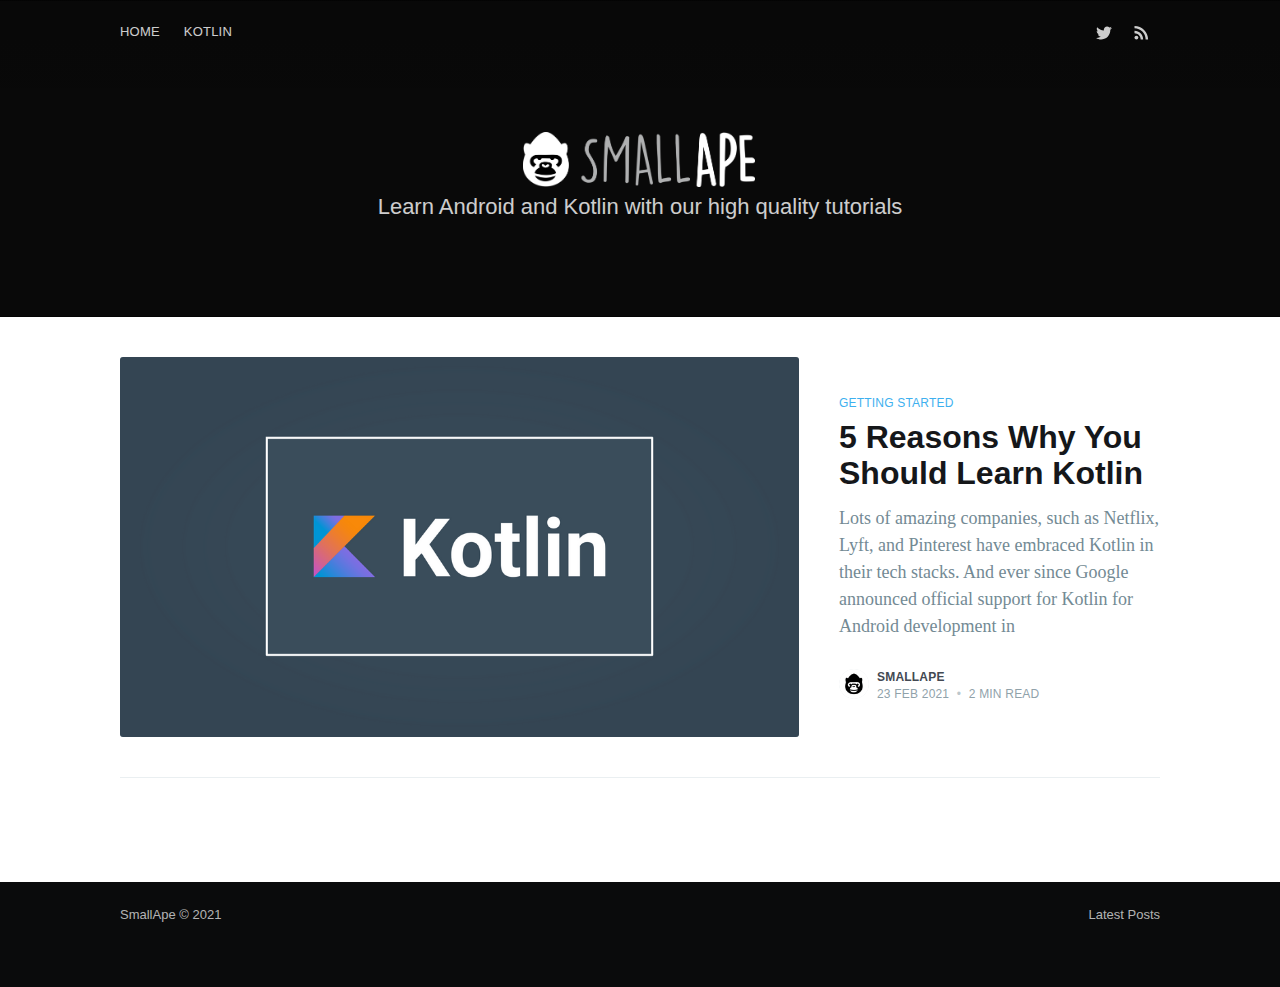
==== commit 8a28f856: "v1.02" ====
--- a/index.html
+++ b/index.html
@@ -152,10 +152,11 @@
                     <article class="post-card post tag-getting-started tag-kotlin post-card-large">
 
                         <a class="post-card-image-link" href="5-reasons-why-you-should-learn-kotlin/index.html">
-                            <img class="post-card-image" srcset="content/images/size/w300/2021/02/rect4655-3.png 300w,
-                   content/images/size/w600/2021/02/rect4655-3.pngg 600w,
-                  content/images/size/w1000/2021/02/rect4655-3.pngng 1000w,
-                 content/images/size/w2000/2021/02/rect4655-3.pngpng 2000w" sizes="(max-width: 1000px) 400px, 700px" loading="lazy" src="content/images/size/w600/2021/02/rect4655-3.png" alt="5 Reasons Why You Should Learn Kotlin" />
+                            <img class="post-card-image" srcset="content/images/size/w300/2021/02/5-reasons-why-you-should-learn-kotlin.png 300w,
+                   content/images/size/w600/2021/02/5-reasons-why-you-should-learn-kotlin.png 600w,
+                  content/images/size/w1000/2021/02/5-reasons-why-you-should-learn-kotlin.png 1000w,
+                 content/images/size/w2000/2021/02/5-reasons-why-you-should-learn-kotlin.png 2000w" sizes="(max-width: 1000px) 400px, 700px" loading="lazy" src="content/images/size/w600/2021/02/5-reasons-why-you-should-learn-kotlin.png" alt="5 Reasons Why You Should Learn Kotlin"
+                            />
                         </a>
 
                         <div class="post-card-content">
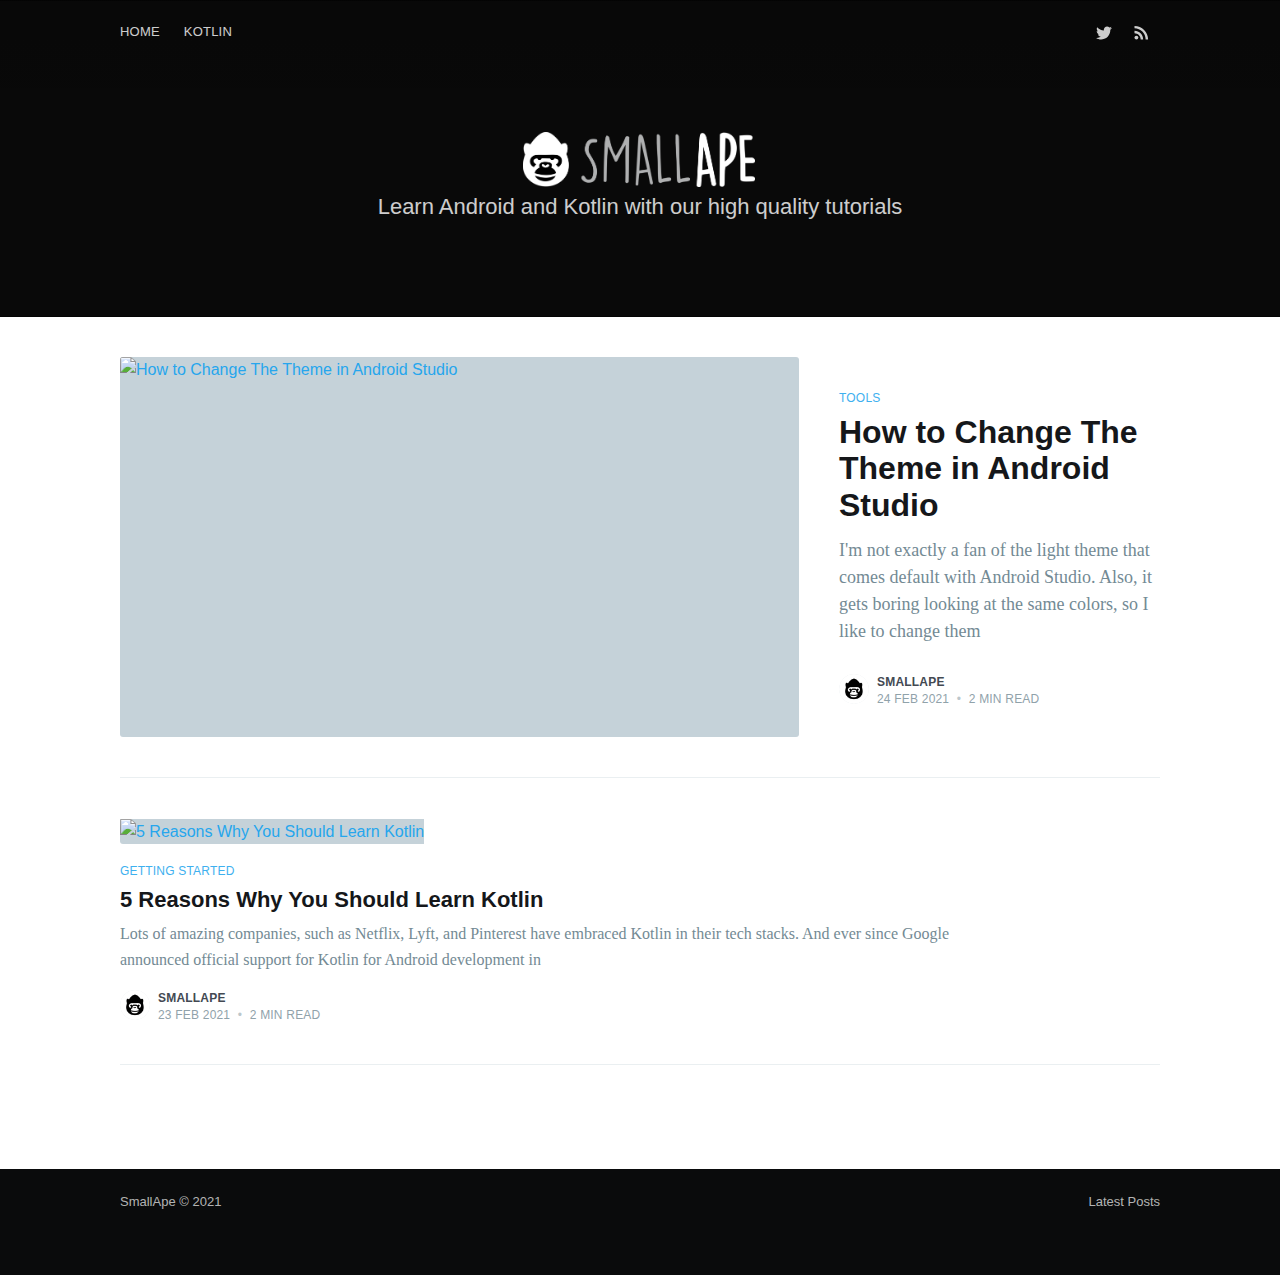
==== commit 67deab1d: "v1.03" ====
--- a/index.html
+++ b/index.html
@@ -1,6 +1,5 @@
 <!DOCTYPE html>
 <html lang="en">
-
 <head>
 
     <meta charset="utf-8" />
@@ -10,13 +9,13 @@
     <meta name="HandheldFriendly" content="True" />
     <meta name="viewport" content="width=device-width, initial-scale=1.0" />
 
-    <link rel="stylesheet" type="text/css" href="assets/built/screen.css@v=61fe95e322.css" />
+    <link rel="stylesheet" type="text/css" href="assets/built/screen.css@v=32df5c8463.css" />
 
     <meta name="description" content="Learn Android and Kotlin with our high quality tutorials" />
     <link rel="icon" href="favicon.png" type="image/png" />
     <link rel="canonical" href="index.html" />
     <meta name="referrer" content="no-referrer-when-downgrade" />
-
+    
     <meta property="og:site_name" content="SmallApe" />
     <meta property="og:type" content="website" />
     <meta property="og:title" content="SmallApe" />
@@ -31,204 +30,263 @@
     <meta name="twitter:site" content="@SmallApe2" />
     <meta property="og:image:width" content="1900" />
     <meta property="og:image:height" content="400" />
-
+    
     <script type="application/ld+json">
-        {
-            "@context": "https://schema.org",
-            "@type": "WebSite",
-            "publisher": {
-                "@type": "Organization",
-                "name": "SmallApe",
-                "url": "https://smallape.com/",
-                "logo": {
-                    "@type": "ImageObject",
-                    "url": "https://smallape.com/content/images/2021/02/g2560.png"
-                }
-            },
-            "url": "https://smallape.com/",
-            "image": {
-                "@type": "ImageObject",
-                "url": "https://smallape.com/content/images/2021/02/rect3300.png",
-                "width": 1900,
-                "height": 400
-            },
-            "mainEntityOfPage": {
-                "@type": "WebPage",
-                "@id": "https://smallape.com/"
-            },
-            "description": "Learn Android and Kotlin with our high quality tutorials"
-        }
+{
+    "@context": "https://schema.org",
+    "@type": "WebSite",
+    "publisher": {
+        "@type": "Organization",
+        "name": "SmallApe",
+        "url": "https://smallape.com/",
+        "logo": {
+            "@type": "ImageObject",
+            "url": "https://smallape.com/content/images/2021/02/g2560.png"
+        }
+    },
+    "url": "https://smallape.com/",
+    "image": {
+        "@type": "ImageObject",
+        "url": "https://smallape.com/content/images/2021/02/rect3300.png",
+        "width": 1900,
+        "height": 400
+    },
+    "mainEntityOfPage": {
+        "@type": "WebPage",
+        "@id": "https://smallape.com/"
+    },
+    "description": "Learn Android and Kotlin with our high quality tutorials"
+}
     </script>
 
     <meta name="generator" content="Ghost 3.41" />
     <link rel="alternate" type="application/rss+xml" title="SmallApe" href="rss/index.html" />
-    <link rel="stylesheet" href="assets/css/prism.css" />
-    <!-- Global site tag (gtag.js) - Google Analytics -->
-    <script async src="https://www.googletagmanager.com/gtag/js?id=G-519RX9JG3B"></script>
-    <script>
-        window.dataLayer = window.dataLayer || [];
-
-        function gtag() {
-            dataLayer.push(arguments);
-        }
-        gtag('js', new Date());
-
-        gtag('config', 'G-519RX9JG3B');
-    </script>
+    <link rel="stylesheet" href="assets/css/prism.css"/>
+<!-- Global site tag (gtag.js) - Google Analytics -->
+<script async src="https://www.googletagmanager.com/gtag/js?id=G-519RX9JG3B"></script>
+<script>
+  window.dataLayer = window.dataLayer || [];
+  function gtag(){dataLayer.push(arguments);}
+  gtag('js', new Date());
+
+  gtag('config', 'G-519RX9JG3B');
+</script>
 
 </head>
-
 <body class="home-template">
 
     <div class="site-wrapper">
 
-
-        <header class="site-home-header">
-
-
-            <style type="text/css">
-                .responsive-header-img {
-                    background-image: url(content/images/size/w2000/2021/02/rect3300.png);
-                }
-                
-                @media(max-width: 1000px) {
-                    .responsive-header-img {
-                        background-image: url(content/images/size/w1000/2021/02/rect3300.png);
-                        background-image: -webkit-image-set(url(content/images/size/w1000/2021/02/rect3300.png) 1x, url(content/images/size/w2000/2021/02/rect3300.png) 2x);
-                        background-image: image-set(url(content/images/size/w1000/2021/02/rect3300.png) 1x, url(content/images/size/w2000/2021/02/rect3300.png) 2x);
-                    }
-                }
-                
-                @media(max-width: 600px) {
-                    .responsive-header-img {
-                        background-image: url(content/images/size/w600/2021/02/rect3300.png);
-                        background-image: -webkit-image-set(url(content/images/size/w600/2021/02/rect3300.png) 1x, url(content/images/size/w1000/2021/02/rect3300.png) 2x);
-                        background-image: image-set(url(content/images/size/w600/2021/02/rect3300.png) 1x, url(content/images/size/w1000/2021/02/rect3300.png) 2x);
-                    }
-                }
-            </style>
-            <div class="outer site-header-background responsive-header-img">
-
-
-                <div class="inner">
-                    <nav class="site-nav">
-                        <div class="site-nav-left-wrapper">
-                            <div class="site-nav-left">
-                                <a class="site-nav-logo" href="index.html"><img src="content/images/2021/02/g2560.png" alt="SmallApe" /></a>
-                                <div class="site-nav-content">
-                                    <ul class="nav">
-                                        <li class="nav-home nav-current"><a href="index.html">Home</a></li>
-                                        <li class="nav-kotlin"><a href="tag/kotlin/index.html">Kotlin</a></li>
-                                    </ul>
-
-                                </div>
-                            </div>
-                        </div>
-                        <div class="site-nav-right">
-                            <div class="social-links">
-                                <a class="social-link social-link-tw" href="https://twitter.com/SmallApe2" title="Twitter" target="_blank" rel="noopener"><svg xmlns="http://www.w3.org/2000/svg" viewBox="0 0 32 32"><path d="M30.063 7.313c-.813 1.125-1.75 2.125-2.875 2.938v.75c0 1.563-.188 3.125-.688 4.625a15.088 15.088 0 0 1-2.063 4.438c-.875 1.438-2 2.688-3.25 3.813a15.015 15.015 0 0 1-4.625 2.563c-1.813.688-3.75 1-5.75 1-3.25 0-6.188-.875-8.875-2.625.438.063.875.125 1.375.125 2.688 0 5.063-.875 7.188-2.5-1.25 0-2.375-.375-3.375-1.125s-1.688-1.688-2.063-2.875c.438.063.813.125 1.125.125.5 0 1-.063 1.5-.25-1.313-.25-2.438-.938-3.313-1.938a5.673 5.673 0 0 1-1.313-3.688v-.063c.813.438 1.688.688 2.625.688a5.228 5.228 0 0 1-1.875-2c-.5-.875-.688-1.813-.688-2.75 0-1.063.25-2.063.75-2.938 1.438 1.75 3.188 3.188 5.25 4.25s4.313 1.688 6.688 1.813a5.579 5.579 0 0 1 1.5-5.438c1.125-1.125 2.5-1.688 4.125-1.688s3.063.625 4.188 1.813a11.48 11.48 0 0 0 3.688-1.375c-.438 1.375-1.313 2.438-2.563 3.188 1.125-.125 2.188-.438 3.313-.875z"/></svg>
+        
+<header class="site-home-header">
+    
+
+<style type="text/css">
+    .responsive-header-img {
+        background-image: url(content/images/size/w2000/2021/02/rect3300.png);
+    }
+
+    @media(max-width: 1000px) {
+        .responsive-header-img {
+            background-image: url(content/images/size/w1000/2021/02/rect3300.png);
+            background-image: -webkit-image-set(url(content/images/size/w1000/2021/02/rect3300.png) 1x,
+                url(content/images/size/w2000/2021/02/rect3300.png) 2x);
+            background-image: image-set(url(content/images/size/w1000/2021/02/rect3300.png) 1x,
+                url(content/images/size/w2000/2021/02/rect3300.png) 2x);
+        }
+    }
+
+    @media(max-width: 600px) {
+        .responsive-header-img {
+            background-image: url(content/images/size/w600/2021/02/rect3300.png);
+            background-image: -webkit-image-set(url(content/images/size/w600/2021/02/rect3300.png) 1x,
+                url(content/images/size/w1000/2021/02/rect3300.png) 2x);
+            background-image: image-set(url(content/images/size/w600/2021/02/rect3300.png) 1x,
+                url(content/images/size/w1000/2021/02/rect3300.png) 2x);
+        }
+    }
+</style>
+<div class="outer site-header-background responsive-header-img">
+
+ 
+        <div class="inner">
+            <nav class="site-nav">
+    <div class="site-nav-left-wrapper">
+        <div class="site-nav-left">
+                <a class="site-nav-logo" href="index.html"><img src="content/images/2021/02/g2560.png" alt="SmallApe" /></a>
+            <div class="site-nav-content">
+                    <ul class="nav">
+    <li class="nav-home nav-current"><a href="index.html">Home</a></li>
+    <li class="nav-kotlin"><a href="tag/kotlin/index.html">Kotlin</a></li>
+</ul>
+
+            </div>
+        </div>
+    </div>
+    <div class="site-nav-right">
+            <div class="social-links">
+                    <a class="social-link social-link-tw" href="https://twitter.com/SmallApe2" title="Twitter" target="_blank" rel="noopener"><svg xmlns="http://www.w3.org/2000/svg" viewBox="0 0 32 32"><path d="M30.063 7.313c-.813 1.125-1.75 2.125-2.875 2.938v.75c0 1.563-.188 3.125-.688 4.625a15.088 15.088 0 0 1-2.063 4.438c-.875 1.438-2 2.688-3.25 3.813a15.015 15.015 0 0 1-4.625 2.563c-1.813.688-3.75 1-5.75 1-3.25 0-6.188-.875-8.875-2.625.438.063.875.125 1.375.125 2.688 0 5.063-.875 7.188-2.5-1.25 0-2.375-.375-3.375-1.125s-1.688-1.688-2.063-2.875c.438.063.813.125 1.125.125.5 0 1-.063 1.5-.25-1.313-.25-2.438-.938-3.313-1.938a5.673 5.673 0 0 1-1.313-3.688v-.063c.813.438 1.688.688 2.625.688a5.228 5.228 0 0 1-1.875-2c-.5-.875-.688-1.813-.688-2.75 0-1.063.25-2.063.75-2.938 1.438 1.75 3.188 3.188 5.25 4.25s4.313 1.688 6.688 1.813a5.579 5.579 0 0 1 1.5-5.438c1.125-1.125 2.5-1.688 4.125-1.688s3.063.625 4.188 1.813a11.48 11.48 0 0 0 3.688-1.375c-.438 1.375-1.313 2.438-2.563 3.188 1.125-.125 2.188-.438 3.313-.875z"/></svg>
 </a>
-                            </div>
-                            <a class="rss-button" href="https://feedly.com/i/subscription/feed/https://smallape.com/rss/" title="RSS" target="_blank" rel="noopener"><svg xmlns="http://www.w3.org/2000/svg" viewBox="0 0 24 24"><circle cx="6.18" cy="17.82" r="2.18"/><path d="M4 4.44v2.83c7.03 0 12.73 5.7 12.73 12.73h2.83c0-8.59-6.97-15.56-15.56-15.56zm0 5.66v2.83c3.9 0 7.07 3.17 7.07 7.07h2.83c0-5.47-4.43-9.9-9.9-9.9z"/></svg>
+            </div>
+                <a class="rss-button" href="https://feedly.com/i/subscription/feed/https://smallape.com/rss/" title="RSS" target="_blank" rel="noopener"><svg xmlns="http://www.w3.org/2000/svg" viewBox="0 0 24 24"><circle cx="6.18" cy="17.82" r="2.18"/><path d="M4 4.44v2.83c7.03 0 12.73 5.7 12.73 12.73h2.83c0-8.59-6.97-15.56-15.56-15.56zm0 5.66v2.83c3.9 0 7.07 3.17 7.07 7.07h2.83c0-5.47-4.43-9.9-9.9-9.9z"/></svg>
 </a>
 
-                        </div>
-                    </nav>
-                    <div class="site-header-content">
-                        <h1 class="site-title">
-                            <img class="site-logo" src="content/images/size/w1000/2021/02/g2560.png" alt="SmallApe" />
-                        </h1>
-                        <h2 class="site-description">Learn Android and Kotlin with our high quality tutorials</h2>
+    </div>
+</nav>
+            <div class="site-header-content">
+                <h1 class="site-title">
+                        <img class="site-logo" src="content/images/size/w1000/2021/02/g2560.png" alt="SmallApe" />
+                </h1>
+                <h2 class="site-description">Learn Android and Kotlin with our high quality tutorials</h2>
+            </div>
+        </div>
+    </div>
+</header>
+
+<main id="site-main" class="site-main outer">
+    <div class="inner posts">
+
+        <div class="post-feed">
+
+                <article class="post-card post tag-tools post-card-large">
+
+    <a class="post-card-image-link" href="how-to-change-the-theme-in-android-studio/index.html">
+        <img class="post-card-image"
+            srcset="content/images/size/w300/2021/02/g2294-1.png 300w,
+                   content/images/size/w600/2021/02/g2294-1.pngg 600w,
+                  content/images/size/w1000/2021/02/g2294-1.pngng 1000w,
+                 content/images/size/w2000/2021/02/g2294-1.pngpng 2000w"
+            sizes="(max-width: 1000px) 400px, 700px"
+            loading="lazy"
+            src="content/images/size/w600/2021/02/g2294-1.png"
+            alt="How to Change The Theme in Android Studio"
+        />
+    </a>
+
+    <div class="post-card-content">
+
+        <a class="post-card-content-link" href="how-to-change-the-theme-in-android-studio/index.html">
+
+            <header class="post-card-header">
+                    <div class="post-card-primary-tag">Tools</div>
+                <h2 class="post-card-title">How to Change The Theme in Android Studio</h2>
+            </header>
+
+            <section class="post-card-excerpt">
+                    <p>I'm not exactly a fan of the light theme that comes default with Android Studio. Also, it gets boring looking at the same colors, so I like to change them</p>
+            </section>
+
+        </a>
+
+        <footer class="post-card-meta">
+            <ul class="author-list">
+                <li class="author-list-item">
+            
+                    <div class="author-name-tooltip">
+                        SmallApe
                     </div>
-                </div>
-            </div>
-        </header>
-
-        <main id="site-main" class="site-main outer">
-            <div class="inner posts">
-
-                <div class="post-feed">
-
-                    <article class="post-card post tag-getting-started tag-kotlin post-card-large">
-
-                        <a class="post-card-image-link" href="5-reasons-why-you-should-learn-kotlin/index.html">
-                            <img class="post-card-image" srcset="content/images/size/w300/2021/02/5-reasons-why-you-should-learn-kotlin.png 300w,
-                   content/images/size/w600/2021/02/5-reasons-why-you-should-learn-kotlin.png 600w,
-                  content/images/size/w1000/2021/02/5-reasons-why-you-should-learn-kotlin.png 1000w,
-                 content/images/size/w2000/2021/02/5-reasons-why-you-should-learn-kotlin.png 2000w" sizes="(max-width: 1000px) 400px, 700px" loading="lazy" src="content/images/size/w600/2021/02/5-reasons-why-you-should-learn-kotlin.png" alt="5 Reasons Why You Should Learn Kotlin"
-                            />
-                        </a>
-
-                        <div class="post-card-content">
-
-                            <a class="post-card-content-link" href="5-reasons-why-you-should-learn-kotlin/index.html">
-
-                                <header class="post-card-header">
-                                    <div class="post-card-primary-tag">Getting Started</div>
-                                    <h2 class="post-card-title">5 Reasons Why You Should Learn Kotlin</h2>
-                                </header>
-
-                                <section class="post-card-excerpt">
-                                    <p>Lots of amazing companies, such as Netflix, Lyft, and Pinterest have embraced Kotlin in their tech stacks. And ever since Google announced official support for Kotlin for Android development in</p>
-                                </section>
-
-                            </a>
-
-                            <footer class="post-card-meta">
-                                <ul class="author-list">
-                                    <li class="author-list-item">
-
-                                        <div class="author-name-tooltip">
-                                            SmallApe
-                                        </div>
-
-                                        <a href="author/smallape/index.html" class="static-avatar">
-                                            <img class="author-profile-image" src="content/images/size/w100/2021/02/pub-icon-3.png" alt="SmallApe" />
-                                        </a>
-                                    </li>
-                                </ul>
-                                <div class="post-card-byline-content">
-                                    <span><a href="author/smallape/index.html">SmallApe</a></span>
-                                    <span class="post-card-byline-date"><time datetime="2021-02-23">23 Feb 2021</time> <span class="bull">&bull;</span> 2 min read</span>
-                                </div>
-                            </footer>
-
-                        </div>
-
-                    </article>
-
-                </div>
-
-            </div>
-        </main>
-
-        <div class="outer site-nav-main">
-            <div class="inner">
-                <nav class="site-nav">
-                    <div class="site-nav-left-wrapper">
-                        <div class="site-nav-left">
-                            <a class="site-nav-logo" href="index.html"><img src="content/images/2021/02/g2560.png" alt="SmallApe" /></a>
-                            <div class="site-nav-content">
-                                <ul class="nav">
-                                    <li class="nav-home nav-current"><a href="index.html">Home</a></li>
-                                    <li class="nav-kotlin"><a href="tag/kotlin/index.html">Kotlin</a></li>
-                                </ul>
-
-                            </div>
-                        </div>
+            
+                    <a href="author/smallape/index.html" class="static-avatar">
+                        <img class="author-profile-image" src="content/images/size/w100/2021/02/pub-icon-3.png" alt="SmallApe" />
+                    </a>
+                </li>
+            </ul>
+            <div class="post-card-byline-content">
+                <span><a href="author/smallape/index.html">SmallApe</a></span>
+                <span class="post-card-byline-date"><time datetime="2021-02-24">24 Feb 2021</time> <span class="bull">&bull;</span> 2 min read</span>
+            </div>
+        </footer>
+
+    </div>
+
+</article>
+
+
+                <article class="post-card post tag-getting-started tag-kotlin ">
+
+    <a class="post-card-image-link" href="5-reasons-why-you-should-learn-kotlin/index.html">
+        <img class="post-card-image"
+            srcset="content/images/size/w300/2021/02/5-reasons-why-you-should-learn-kotlin.png 300w,
+                   content/images/size/w600/2021/02/5-reasons-why-you-should-learn-kotlin.pngg 600w,
+                  content/images/size/w1000/2021/02/5-reasons-why-you-should-learn-kotlin.pngng 1000w,
+                 content/images/size/w2000/2021/02/5-reasons-why-you-should-learn-kotlin.pngpng 2000w"
+            sizes="(max-width: 1000px) 400px, 700px"
+            loading="lazy"
+            src="content/images/size/w600/2021/02/5-reasons-why-you-should-learn-kotlin.png"
+            alt="5 Reasons Why You Should Learn Kotlin"
+        />
+    </a>
+
+    <div class="post-card-content">
+
+        <a class="post-card-content-link" href="5-reasons-why-you-should-learn-kotlin/index.html">
+
+            <header class="post-card-header">
+                    <div class="post-card-primary-tag">Getting Started</div>
+                <h2 class="post-card-title">5 Reasons Why You Should Learn Kotlin</h2>
+            </header>
+
+            <section class="post-card-excerpt">
+                    <p>Lots of amazing companies, such as Netflix, Lyft, and Pinterest have embraced Kotlin in their tech stacks. And ever since Google announced official support for Kotlin for Android development in</p>
+            </section>
+
+        </a>
+
+        <footer class="post-card-meta">
+            <ul class="author-list">
+                <li class="author-list-item">
+            
+                    <div class="author-name-tooltip">
+                        SmallApe
                     </div>
-                    <div class="site-nav-right">
-                        <div class="social-links">
-                            <a class="social-link social-link-tw" href="https://twitter.com/SmallApe2" title="Twitter" target="_blank" rel="noopener"><svg xmlns="http://www.w3.org/2000/svg" viewBox="0 0 32 32"><path d="M30.063 7.313c-.813 1.125-1.75 2.125-2.875 2.938v.75c0 1.563-.188 3.125-.688 4.625a15.088 15.088 0 0 1-2.063 4.438c-.875 1.438-2 2.688-3.25 3.813a15.015 15.015 0 0 1-4.625 2.563c-1.813.688-3.75 1-5.75 1-3.25 0-6.188-.875-8.875-2.625.438.063.875.125 1.375.125 2.688 0 5.063-.875 7.188-2.5-1.25 0-2.375-.375-3.375-1.125s-1.688-1.688-2.063-2.875c.438.063.813.125 1.125.125.5 0 1-.063 1.5-.25-1.313-.25-2.438-.938-3.313-1.938a5.673 5.673 0 0 1-1.313-3.688v-.063c.813.438 1.688.688 2.625.688a5.228 5.228 0 0 1-1.875-2c-.5-.875-.688-1.813-.688-2.75 0-1.063.25-2.063.75-2.938 1.438 1.75 3.188 3.188 5.25 4.25s4.313 1.688 6.688 1.813a5.579 5.579 0 0 1 1.5-5.438c1.125-1.125 2.5-1.688 4.125-1.688s3.063.625 4.188 1.813a11.48 11.48 0 0 0 3.688-1.375c-.438 1.375-1.313 2.438-2.563 3.188 1.125-.125 2.188-.438 3.313-.875z"/></svg>
+            
+                    <a href="author/smallape/index.html" class="static-avatar">
+                        <img class="author-profile-image" src="content/images/size/w100/2021/02/pub-icon-3.png" alt="SmallApe" />
+                    </a>
+                </li>
+            </ul>
+            <div class="post-card-byline-content">
+                <span><a href="author/smallape/index.html">SmallApe</a></span>
+                <span class="post-card-byline-date"><time datetime="2021-02-23">23 Feb 2021</time> <span class="bull">&bull;</span> 2 min read</span>
+            </div>
+        </footer>
+
+    </div>
+
+</article>
+
+        </div>
+
+    </div>
+</main>
+
+<div class="outer site-nav-main">
+    <div class="inner">
+        <nav class="site-nav">
+    <div class="site-nav-left-wrapper">
+        <div class="site-nav-left">
+                <a class="site-nav-logo" href="index.html"><img src="content/images/2021/02/g2560.png" alt="SmallApe" /></a>
+            <div class="site-nav-content">
+                    <ul class="nav">
+    <li class="nav-home nav-current"><a href="index.html">Home</a></li>
+    <li class="nav-kotlin"><a href="tag/kotlin/index.html">Kotlin</a></li>
+</ul>
+
+            </div>
+        </div>
+    </div>
+    <div class="site-nav-right">
+            <div class="social-links">
+                    <a class="social-link social-link-tw" href="https://twitter.com/SmallApe2" title="Twitter" target="_blank" rel="noopener"><svg xmlns="http://www.w3.org/2000/svg" viewBox="0 0 32 32"><path d="M30.063 7.313c-.813 1.125-1.75 2.125-2.875 2.938v.75c0 1.563-.188 3.125-.688 4.625a15.088 15.088 0 0 1-2.063 4.438c-.875 1.438-2 2.688-3.25 3.813a15.015 15.015 0 0 1-4.625 2.563c-1.813.688-3.75 1-5.75 1-3.25 0-6.188-.875-8.875-2.625.438.063.875.125 1.375.125 2.688 0 5.063-.875 7.188-2.5-1.25 0-2.375-.375-3.375-1.125s-1.688-1.688-2.063-2.875c.438.063.813.125 1.125.125.5 0 1-.063 1.5-.25-1.313-.25-2.438-.938-3.313-1.938a5.673 5.673 0 0 1-1.313-3.688v-.063c.813.438 1.688.688 2.625.688a5.228 5.228 0 0 1-1.875-2c-.5-.875-.688-1.813-.688-2.75 0-1.063.25-2.063.75-2.938 1.438 1.75 3.188 3.188 5.25 4.25s4.313 1.688 6.688 1.813a5.579 5.579 0 0 1 1.5-5.438c1.125-1.125 2.5-1.688 4.125-1.688s3.063.625 4.188 1.813a11.48 11.48 0 0 0 3.688-1.375c-.438 1.375-1.313 2.438-2.563 3.188 1.125-.125 2.188-.438 3.313-.875z"/></svg>
 </a>
-                        </div>
-                        <a class="rss-button" href="https://feedly.com/i/subscription/feed/https://smallape.com/rss/" title="RSS" target="_blank" rel="noopener"><svg xmlns="http://www.w3.org/2000/svg" viewBox="0 0 24 24"><circle cx="6.18" cy="17.82" r="2.18"/><path d="M4 4.44v2.83c7.03 0 12.73 5.7 12.73 12.73h2.83c0-8.59-6.97-15.56-15.56-15.56zm0 5.66v2.83c3.9 0 7.07 3.17 7.07 7.07h2.83c0-5.47-4.43-9.9-9.9-9.9z"/></svg>
+            </div>
+                <a class="rss-button" href="https://feedly.com/i/subscription/feed/https://smallape.com/rss/" title="RSS" target="_blank" rel="noopener"><svg xmlns="http://www.w3.org/2000/svg" viewBox="0 0 24 24"><circle cx="6.18" cy="17.82" r="2.18"/><path d="M4 4.44v2.83c7.03 0 12.73 5.7 12.73 12.73h2.83c0-8.59-6.97-15.56-15.56-15.56zm0 5.66v2.83c3.9 0 7.07 3.17 7.07 7.07h2.83c0-5.47-4.43-9.9-9.9-9.9z"/></svg>
 </a>
 
-                    </div>
-                </nav>
-            </div>
-        </div>
+    </div>
+</nav>
+    </div>
+</div>
 
 
         <footer class="site-footer outer">
@@ -246,9 +304,12 @@
     </div>
 
 
-    <script src="https://code.jquery.com/jquery-3.4.1.min.js" integrity="sha256-CSXorXvZcTkaix6Yvo6HppcZGetbYMGWSFlBw8HfCJo=" crossorigin="anonymous">
+    <script
+        src="https://code.jquery.com/jquery-3.4.1.min.js"
+        integrity="sha256-CSXorXvZcTkaix6Yvo6HppcZGetbYMGWSFlBw8HfCJo="
+        crossorigin="anonymous">
     </script>
-    <script src="assets/built/casper.js@v=61fe95e322"></script>
+    <script src="assets/built/casper.js@v=32df5c8463"></script>
 
     <script>
         // Parse the URL parameter
@@ -266,7 +327,7 @@
         var action = getParameterByName('action');
         var success = getParameterByName('success');
 
-        $(document).ready(function() {
+        $(document).ready(function () {
             if (action == 'subscribe' && (success === null || success === 'true')) {
                 $('body').addClass('subscribe-success');
             }
@@ -275,7 +336,7 @@
                 $('body').addClass('subscribe-failure');
             }
 
-            $('.subscribe-notification .subscribe-close-button').click(function() {
+            $('.subscribe-notification .subscribe-close-button').click(function () {
                 $('.subscribe-notification').addClass('close');
             });
 
@@ -288,65 +349,63 @@
     </script>
 
     <script>
-        // NOTE: Scroll performance is poor in Safari
-        // - this appears to be due to the events firing much more slowly in Safari.
-        //   Dropping the scroll event and using only a raf loop results in smoother
-        //   scrolling but continuous processing even when not scrolling
-        $(document).ready(function() {
-
-            var nav = document.querySelector('.site-nav-main .site-nav');
-            var feed = document.querySelector('.post-feed');
-
-            var lastScrollY = window.scrollY;
-            var lastWindowHeight = window.innerHeight;
-            var lastDocumentHeight = $(document).height();
-            var ticking = false;
-
-            function onScroll() {
-                lastScrollY = window.scrollY;
-                requestTick();
+
+    // NOTE: Scroll performance is poor in Safari
+    // - this appears to be due to the events firing much more slowly in Safari.
+    //   Dropping the scroll event and using only a raf loop results in smoother
+    //   scrolling but continuous processing even when not scrolling
+    $(document).ready(function () {
+        
+        var nav = document.querySelector('.site-nav-main .site-nav');
+        var feed = document.querySelector('.post-feed');
+
+        var lastScrollY = window.scrollY;
+        var lastWindowHeight = window.innerHeight;
+        var lastDocumentHeight = $(document).height();
+        var ticking = false;
+
+        function onScroll() {
+            lastScrollY = window.scrollY;
+            requestTick();
+        }
+
+        function onResize() {
+            lastWindowHeight = window.innerHeight;
+            lastDocumentHeight = $(document).height();
+            requestTick();
+        }
+
+        function requestTick() {
+            if (!ticking) {
+                requestAnimationFrame(update);
             }
-
-            function onResize() {
-                lastWindowHeight = window.innerHeight;
-                lastDocumentHeight = $(document).height();
-                requestTick();
+            ticking = true;
+        }
+
+        function update() {
+            var trigger = feed.getBoundingClientRect().top + window.scrollY;
+            var progressMax = lastDocumentHeight - lastWindowHeight;
+
+            // show/hide nav
+            if (lastScrollY >= trigger - 20) {
+                nav.classList.add('fixed-nav-active');
+            } else {
+                nav.classList.remove('fixed-nav-active');
             }
 
-            function requestTick() {
-                if (!ticking) {
-                    requestAnimationFrame(update);
-                }
-                ticking = true;
-            }
-
-            function update() {
-                var trigger = feed.getBoundingClientRect().top + window.scrollY;
-                var progressMax = lastDocumentHeight - lastWindowHeight;
-
-                // show/hide nav
-                if (lastScrollY >= trigger - 20) {
-                    nav.classList.add('fixed-nav-active');
-                } else {
-                    nav.classList.remove('fixed-nav-active');
-                }
-
-                ticking = false;
-            }
-
-            window.addEventListener('scroll', onScroll, {
-                passive: true
-            });
-            window.addEventListener('resize', onResize, false);
-
-            update();
-
-        });
-    </script>
+            ticking = false;
+        }
+
+        window.addEventListener('scroll', onScroll, { passive: true });
+        window.addEventListener('resize', onResize, false);
+
+        update();
+
+    });
+</script>
 
 
     <script defer src="assets/js/prism.js"></script>
 
 </body>
-
-</html>+</html>
--- a/assets/built/screen.css@v=32df5c8463.css
+++ b/assets/built/screen.css@v=32df5c8463.css
@@ -0,0 +1,2 @@
+:root{--blue:#3eb0ef;--green:#a4d037;--purple:#ad26b4;--yellow:#fecd35;--red:#f05230;--darkgrey:#15171a;--midgrey:#738a94;--lightgrey:#c5d2d9;--whitegrey:#e5eff5;--pink:#fa3a57;--brown:#a3821a;--darkmode:#1a1c20}a,abbr,acronym,address,applet,article,aside,audio,big,blockquote,body,canvas,caption,cite,code,dd,del,details,dfn,div,dl,dt,em,embed,fieldset,figcaption,figure,footer,form,h1,h2,h3,h4,h5,h6,header,hgroup,html,iframe,img,ins,kbd,label,legend,li,mark,menu,nav,object,ol,output,p,pre,q,ruby,s,samp,section,small,span,strike,strong,sub,summary,sup,table,tbody,td,tfoot,th,thead,time,tr,tt,ul,var,video{margin:0;padding:0;border:0;font:inherit;font-size:100%;vertical-align:baseline}body{line-height:1}ol,ul{list-style:none}blockquote,q{quotes:none}blockquote:after,blockquote:before,q:after,q:before{content:"";content:none}img{max-width:100%}html{box-sizing:border-box;font-family:sans-serif;-ms-text-size-adjust:100%;-webkit-text-size-adjust:100%}*,:after,:before{box-sizing:inherit}a{background-color:transparent}a:active,a:hover{outline:0}b,strong{font-weight:700}dfn,em,i{font-style:italic}h1{margin:.67em 0;font-size:2em}small{font-size:80%}sub,sup{position:relative;font-size:75%;line-height:0;vertical-align:baseline}sup{top:-.5em}sub{bottom:-.25em}img{border:0}svg:not(:root){overflow:hidden}mark{background-color:#fdffb6}code,kbd,pre,samp{font-family:monospace,monospace;font-size:1em}button,input,optgroup,select,textarea{margin:0;color:inherit;font:inherit}button{overflow:visible;border:none}button,select{text-transform:none}button,html input[type=button],input[type=reset],input[type=submit]{cursor:pointer;-webkit-appearance:button}button[disabled],html input[disabled]{cursor:default}button::-moz-focus-inner,input::-moz-focus-inner{padding:0;border:0}input{line-height:normal}input:focus{outline:none}input[type=checkbox],input[type=radio]{box-sizing:border-box;padding:0}input[type=number]::-webkit-inner-spin-button,input[type=number]::-webkit-outer-spin-button{height:auto}input[type=search]{box-sizing:content-box;-webkit-appearance:textfield}input[type=search]::-webkit-search-cancel-button,input[type=search]::-webkit-search-decoration{-webkit-appearance:none}legend{padding:0;border:0}textarea{overflow:auto}table{border-spacing:0;border-collapse:collapse}td,th{padding:0}html{overflow-y:scroll;font-size:62.5%;-webkit-tap-highlight-color:rgba(0,0,0,0)}body,html{overflow-x:hidden}body{color:#303a3e;font-family:-apple-system,BlinkMacSystemFont,Segoe UI,Roboto,Oxygen,Ubuntu,Cantarell,Open Sans,Helvetica Neue,sans-serif;font-size:1.6rem;line-height:1.6em;font-weight:400;font-style:normal;letter-spacing:0;text-rendering:optimizeLegibility;-webkit-font-smoothing:antialiased;-moz-osx-font-smoothing:grayscale;-moz-font-feature-settings:"liga" on}::-moz-selection{text-shadow:none;background:#cbeafb}::selection{text-shadow:none;background:#cbeafb}hr{position:relative;display:block;width:100%;margin:2.5em 0 3.5em;padding:0;height:1px;border:0;border-top:1px solid #e4eaed}audio,canvas,iframe,img,svg,video{vertical-align:middle}fieldset{margin:0;padding:0;border:0}textarea{resize:vertical}blockquote,dl,ol,p,ul{margin:0 0 1.5em}ol,ul{padding-left:1.3em;padding-right:1.5em}ol ol,ol ul,ul ol,ul ul{margin:.5em 0 1em}ul{list-style:disc}ol{list-style:decimal}ol,ul{max-width:100%}li{margin:.5em 0;padding-left:.3em;line-height:1.6em}dt{float:left;margin:0 20px 0 0;width:120px;color:var(--darkgrey);font-weight:500;text-align:right}dd{margin:0 0 5px;text-align:left}blockquote{margin:1.5em 0;padding:0 1.6em;border-left:.5em solid var(--whitegrey)}blockquote p{margin:.8em 0;font-size:1.2em;font-weight:300}blockquote small{display:inline-block;margin:.8em 0 .8em 1.5em;font-size:.9em;opacity:.8}blockquote small:before{content:"\2014 \00A0"}blockquote cite{font-weight:700}blockquote cite a{font-weight:400}a{color:#26a6ed;text-decoration:none}a:hover{text-decoration:underline}h1,h2,h3,h4,h5,h6{margin-top:0;line-height:1.15;font-weight:600;text-rendering:optimizeLegibility}h1{margin:0 0 .5em;font-size:5.5rem;font-weight:600}@media (max-width:500px){h1{font-size:2.2rem}}h2{margin:1.5em 0 .5em;font-size:2.2rem}@media (max-width:500px){h2{font-size:1.8rem}}h3{margin:1.5em 0 .5em;font-size:1.8rem;font-weight:500}@media (max-width:500px){h3{font-size:1.7rem}}h4{margin:1.5em 0 .5em;font-size:1.6rem;font-weight:500}h5,h6{margin:1.5em 0 .5em;font-size:1.4rem;font-weight:500}body{background:#fff}.img{display:block;width:100%;height:100%;background-position:50%;background-size:cover;border-radius:100%}.hidden{visibility:hidden;position:absolute;text-indent:-9999px}.site-wrapper{display:flex;flex-direction:column;min-height:100vh}.site-main{z-index:100;flex-grow:1}.outer{position:relative;padding:0 5vw}.inner{margin:0 auto;max-width:1040px;width:100%}@media (min-width:900px){.author-template .post-feed,.home-template .post-feed,.tag-template .post-feed{padding:40px 0 5vw;border-top-left-radius:3px;border-top-right-radius:3px}.home-template .site-nav{position:relative}}.site-header-background{position:relative;margin-top:64px;padding-bottom:12px;color:#fff;background:#0a0b0c no-repeat 50%;background-size:cover}.site-header-background:before{bottom:0;background:rgba(0,0,0,.18)}.site-header-background:after,.site-header-background:before{content:"";position:absolute;top:0;right:0;left:0;z-index:10;display:block}.site-header-background:after{bottom:auto;height:140px;background:linear-gradient(rgba(0,0,0,.15),transparent)}.site-header-background.no-image:after,.site-header-background.no-image:before{display:none}.site-header-content{z-index:100;display:flex;flex-direction:column;justify-content:center;align-items:center;padding:6vw 3vw;min-height:200px;max-height:340px}.site-title{z-index:10;margin:0 0 0 -2px;padding:0;font-size:5rem;line-height:1em;font-weight:600}.site-logo{max-height:55px}.site-description{z-index:10;margin:0;padding:5px 0;font-size:2.1rem;line-height:1.4em;font-weight:400;opacity:.8}.site-home-header{z-index:1000}.site-home-header .site-header-background{margin-top:0}.site-home-header .site-header-content{padding:5vw 3vw 6vw}.site-home-header .site-title{font-size:5.5rem;text-align:center}.site-home-header .site-description{font-size:2.2rem;font-weight:300;text-align:center}.site-archive-header .site-header-content{position:relative;align-items:stretch;padding:12vw 0 20px;min-height:200px;max-height:600px}.site-archive-header .no-image{padding-top:0;padding-bottom:0;color:var(--darkgrey);background:#fff;opacity:1}.site-archive-header .no-image .site-description{color:var(--midgrey);opacity:1}.site-archive-header .no-image .site-header-content{padding:5vw 0 10px;border-bottom:1px solid #eaeff1}@media (max-width:900px){.site-header-content{padding-bottom:9vw}}@media (max-width:500px){.site-home-header .site-title{font-size:4.2rem}.site-home-header .site-description{font-size:1.8rem}.site-archive-header .site-header-content{flex-direction:column;align-items:center;min-height:unset}.site-archive-header .site-title{font-size:4.2rem;text-align:center}.site-archive-header .no-image .site-header-content{padding:12vw 0 20px}}.site-nav-main{position:fixed;top:0;right:0;left:0;z-index:1000;background:#0a0b0c}.site-nav{position:relative;z-index:100;display:flex;justify-content:space-between;align-items:flex-start;overflow:hidden;height:64px;font-size:1.3rem}.site-nav-left-wrapper{position:relative;flex:1 0 auto;display:flex}.site-header-background:not(.responsive-header-img) .site-nav-left-wrapper:after,.site-nav-main .site-nav-left-wrapper:after{content:"";position:absolute;top:0;z-index:1000;width:40px;height:100%;right:0;background:linear-gradient(90deg,rgba(10,11,12,0) 0,#0a0b0c)}.site-nav-left{flex:1 0 auto;display:flex;align-items:center;overflow-x:auto;overflow-y:hidden;-webkit-overflow-scrolling:touch;margin-right:10px;padding:10px 0 80px;font-weight:500;letter-spacing:.2px;text-transform:uppercase;white-space:nowrap;-ms-overflow-scrolling:touch}.site-nav-left .nav li:last-of-type{padding-right:20px}.site-nav-logo{position:relative;z-index:100;flex-shrink:0;display:inline-block;margin-right:32px;padding:12px 0;color:#fff;font-size:1.7rem;line-height:1.8rem;font-weight:700;letter-spacing:-.5px;text-transform:none}.site-nav-logo:hover{text-decoration:none}.site-nav-logo img{display:block;width:auto;height:21px}.site-home-header .site-nav-logo{display:none}.site-nav-content{position:relative;align-self:flex-start}.nav{position:absolute;z-index:1000;display:flex;margin:0 0 0 -12px;padding:0;list-style:none;transition:all 1s cubic-bezier(.19,1,.22,1)}.nav li{display:block;margin:0;padding:0}.nav li a{position:relative;display:block;padding:12px;color:#fff;opacity:.8;transition:opacity .35s ease-in-out}.nav li a:hover{text-decoration:none;opacity:1}.nav li a:before{content:"";position:absolute;right:100%;bottom:8px;left:12px;height:1px;background:#fff;opacity:.25;transition:all .35s ease-in-out}.nav li a:hover:before{right:12px;opacity:.5}.nav-post-title-active .nav{visibility:hidden;opacity:0;transform:translateY(-175%)}.nav-post-title{visibility:hidden;position:absolute;top:9px;color:#fff;font-size:1.7rem;font-weight:400;text-transform:none;opacity:0;transition:all 1s cubic-bezier(.19,1,.22,1);transform:translateY(175%)}.nav-post-title.dash{left:-25px}.nav-post-title.dash:before{content:"– ";opacity:.5}.nav-post-title-active .nav-post-title{visibility:visible;opacity:1;transform:translateY(0)}.site-nav-right{flex:0 1 auto;display:flex;justify-content:flex-end;align-items:center;padding:10px 0;height:64px}.site-nav-right .nav{position:relative;margin:0}.site-nav-right .nav a{white-space:nowrap}.site-nav-right .nav a:before{display:none}.site-nav-right .nav li:last-of-type a{margin-right:-12px}.social-links{flex-shrink:0;display:flex;align-items:center}.social-link{display:inline-block;margin:0;padding:10px;opacity:.8}.social-link:hover{opacity:1}.social-link svg{height:1.8rem;fill:#fff}.social-link-fb svg,.social-link-wb svg{height:1.6rem}.social-link-wb svg path{stroke:#fff}.social-link-rss svg{height:1.9rem}.subscribe-button{display:block;margin:0 0 0 10px;padding:4px 10px;border:1px solid #fff;color:#fff;line-height:1em;border-radius:10px;opacity:.8}.subscribe-button:hover{text-decoration:none;opacity:1}.site-nav-right .nav+.subscribe-button{margin-left:24px}.rss-button{padding:10px 8px;opacity:.8}.rss-button:hover{opacity:1}.rss-button svg{margin-bottom:1px;height:2.1rem;fill:#fff}.home-template .site-nav-main{z-index:100}.home-template .site-nav-main .site-nav{opacity:0;transition:all .5s cubic-bezier(.19,1,.22,1) 0s}.home-template .site-nav-main .fixed-nav-active{opacity:1;transition:all .5s cubic-bezier(.19,1,.22,1) .05s}@media (max-width:700px){.site-home-header .site-nav{margin-left:-5vw}.site-nav-main{padding-right:0;padding-left:0}.site-nav-left{margin-right:0;padding-left:5vw}.site-nav-right{display:none}}.posts{overflow-x:hidden}.post-feed{flex-wrap:wrap;margin:0 -20px;padding:50px 0 0;background:#fff}.post-card,.post-feed{position:relative;display:flex}.post-card{flex:1 1 301px;flex-direction:column;overflow:hidden;margin:0 0 40px;padding:0 20px 40px;min-height:220px;border-bottom:1px solid #eaeff1;background-size:cover}.post-card-image-link{position:relative;display:block;overflow:hidden;border-radius:3px}.post-card-image{width:100%;height:200px;background:var(--lightgrey) no-repeat 50%;-o-object-fit:cover;object-fit:cover}.post-card-content-link{position:relative;display:block;color:var(--darkgrey)}.post-card-content-link:hover{text-decoration:none}.post-card-header{margin:15px 0 0}.post-feed .no-image .post-card-content-link{padding:0}.no-image .post-card-header{margin-top:0}.post-card-primary-tag{margin:0 0 .2em;color:var(--blue);font-size:1.2rem;font-weight:500;letter-spacing:.2px;text-transform:uppercase}.post-card-title{margin:0 0 .4em;line-height:1.15em;transition:color .2s ease-in-out}.no-image .post-card-title{margin-top:0}.post-card-content{flex-grow:1;display:flex;flex-direction:column}.post-card-excerpt{max-width:56em;color:var(--midgrey);font-family:Georgia,serif}.post-card-excerpt p{margin-bottom:1em}.post-card-meta{display:flex;align-items:flex-start;padding:0}.author-profile-image,.avatar-wrapper{display:block;width:100%;height:100%;background:#e4eaed;border-radius:100%;-o-object-fit:cover;object-fit:cover}.post-card-meta .avatar-wrapper,.post-card-meta .profile-image-wrapper{position:relative}.author-list{display:flex;flex-wrap:wrap;margin:0 0 0 4px;padding:0;list-style:none}.author-list-item{position:relative;flex-shrink:0;margin:0;padding:0}.static-avatar{display:block;overflow:hidden;margin:0 0 0 -6px;width:34px;height:34px;border:2px solid #fff;border-radius:100%}.author-name-tooltip{position:absolute;bottom:105%;z-index:999;display:block;padding:2px 8px;color:#fff;font-size:1.2rem;letter-spacing:.2px;white-space:nowrap;background:var(--darkgrey);border-radius:3px;box-shadow:0 12px 26px rgba(39,44,49,.08),1px 3px 8px rgba(39,44,49,.03);opacity:0;transition:all .35s cubic-bezier(.4,.01,.165,.99);transform:translateY(6px);pointer-events:none}.author-list-item:hover .author-name-tooltip{opacity:1;transform:translateY(0)}@media (max-width:700px){.author-name-tooltip{display:none}}.post-card-byline-content{flex:1 1 50%;display:flex;flex-direction:column;margin:2px 0 0 6px;color:#90a2aa;font-size:1.2rem;line-height:1.4em;font-weight:400;letter-spacing:.2px;text-transform:uppercase}.post-card-byline-content span{margin:0}.post-card-byline-content a{color:#434952;font-weight:600}.post-card-byline-date{font-size:1.2rem}.post-card-byline-date .bull{display:inline-block;margin:0 4px;opacity:.6}.single-author-byline{display:flex;flex-direction:column;margin-left:5px;color:#5c7078;font-size:1.3rem;line-height:1.4em;font-weight:500}.single-author{display:flex;align-items:center}.single-author .static-avatar{margin-left:-2px}.single-author-name{display:inline-block}@media (min-width:795px){.post-card-large{flex:1 1 100%;flex-direction:row;padding-bottom:40px;min-height:280px;border-top:0}.post-card-large:hover{border-bottom-color:#e4eaed}.post-card-large:not(.no-image) .post-card-header{margin-top:0}.post-card-large .post-card-image-link{position:relative;flex:1 1 auto;margin-bottom:0;min-height:380px}.post-card-large .post-card-image{position:absolute;width:100%;height:100%}.post-card-large .post-card-content{flex:0 1 361px;justify-content:center}.post-card-large .post-card-title{margin-top:0;font-size:3.2rem}.post-card-large .post-card-content-link,.post-card-large .post-card-meta{padding:0 0 0 40px}.post-card-large .post-card-excerpt p{margin-bottom:1.5em;font-size:1.8rem;line-height:1.5em}}@media (max-width:1170px){.post-card{margin-bottom:5vw}}@media (max-width:650px){.post-feed{padding-top:5vw}.post-card{margin-bottom:5vw}}@media (max-width:500px){.post-card-title{font-size:1.9rem}.post-card-excerpt{font-size:1.6rem}}.page-template .site-main,.post-template .site-main{margin-top:64px;padding-bottom:4vw;background:#fff}.post-full-header{position:relative;margin:0 auto;padding:70px 170px 50px;border-top-left-radius:3px;border-top-right-radius:3px}.post-full-tags{display:flex;justify-content:flex-start;align-items:center;color:var(--midgrey);font-size:1.3rem;line-height:1.4em;font-weight:600;text-transform:uppercase}.post-full-meta-date{color:var(--midgrey);font-size:1.2rem;font-weight:400}@media (max-width:1170px){.post-full-header{padding:60px 11vw 50px}}@media (max-width:800px){.post-full-header{padding-right:5vw;padding-left:5vw}}@media (max-width:500px){.post-full-header{padding:20px 0 35px}}.post-full-title{margin:0 0 .2em;color:#0a0b0c}.post-full-custom-excerpt{margin:20px 0 0;color:var(--midgrey);font-family:Georgia,serif;font-size:2.3rem;line-height:1.4em;font-weight:300}.date-divider{display:inline-block;margin:0 6px 1px;font-weight:300}.post-full-image{display:flex;flex-direction:column;align-items:center;overflow:hidden;margin:25px 0 50px;background:#e4eaed;border-radius:3px}.post-full-image img{max-width:1040px;width:100%;height:auto}.post-full-content{position:relative;margin:0 auto;padding:0 170px 6vw;min-height:230px;font-family:Georgia,serif;font-size:2rem;line-height:1.6em;background:#fff}@media (max-width:1170px){.post-full-content{padding:0 11vw}}@media (max-width:800px){.post-full-content{padding:0 5vw;font-size:1.8rem}}@media (max-width:500px){.post-full-custom-excerpt{font-size:1.9rem;line-height:1.5em}}.no-image .post-full-content{padding-top:0}.no-image .post-full-content:after,.no-image .post-full-content:before{display:none}.footnotes,.post-full-comments,.post-full-content blockquote,.post-full-content dl,.post-full-content h1,.post-full-content h2,.post-full-content h3,.post-full-content h4,.post-full-content h5,.post-full-content h6,.post-full-content ol,.post-full-content p,.post-full-content pre,.post-full-content ul{margin:0 0 1.5em;min-width:100%}@media (max-width:500px){.footnotes,.post-full-comments,.post-full-content dl,.post-full-content ol,.post-full-content p,.post-full-content pre,.post-full-content ul{margin-bottom:1.28em}}.post-full-content li{word-break:break-word}.post-full-content li p{margin:0}.post-full-content a{color:var(--darkgrey);word-break:break-word;box-shadow:var(--darkgrey) 0 -1px 0 inset;transition:all .2s ease-in-out}.post-full-content a:hover{color:var(--blue);text-decoration:none;box-shadow:var(--blue) 0 -1px 0 inset}.post-full-content em,.post-full-content strong{color:#0a0b0c}.post-full-content small{display:inline-block;line-height:1.6em}.post-full-content li:first-child{margin-top:0}.post-full-content img,.post-full-content video{display:block;margin:1.5em auto;max-width:1040px;height:auto}@media (max-width:1040px){.post-full-content img,.post-full-content video{width:100%}}.post-full-content img[src$="#full"]{max-width:none;width:100vw}.post-full-content img+br+small{display:block;margin-top:-3em;margin-bottom:1.5em;text-align:center}.post-full-content iframe{margin:0 auto!important}.post-full-content blockquote{margin:0 0 1.5em;padding:0 1.5em;border-left:3px solid #3eb0ef}@media (max-width:500px){.post-full-content blockquote{padding:0 1.3em}}.post-full-content blockquote p{margin:0 0 1em;color:inherit;font-size:inherit;line-height:inherit;font-style:italic}.post-full-content blockquote p:last-child{margin-bottom:0}.post-full-content code{padding:0 5px 2px;font-size:.8em;line-height:1em;font-weight:400!important;background:var(--whitegrey);border-radius:3px}.post-full-content p code{word-break:break-all}.post-full-content pre{overflow-x:auto;margin:1.5em 0 3em;padding:20px;max-width:100%;border:1px solid #000;color:var(--whitegrey);font-size:1.4rem;line-height:1.5em;background:#0e1012;border-radius:5px}.post-full-content pre ::-moz-selection{color:#3b474d}.post-full-content pre ::selection{color:#3b474d}.post-full-content pre code{padding:0;font-size:inherit;line-height:inherit;background:transparent}.post-full-content pre code :not(span){color:inherit}.post-full-content .fluid-width-video-wrapper{margin:1.5em 0 3em}.post-full-content hr{margin:2em 0}.post-full-content hr:after{content:"";position:absolute;top:-15px;left:50%;display:block;margin-left:-10px;width:1px;height:30px;background:#e4eaed;box-shadow:0 0 0 5px #fff;transform:rotate(45deg)}.post-full-content hr+p{margin-top:1.2em}.post-full-content h1,.post-full-content h2,.post-full-content h3,.post-full-content h4,.post-full-content h5,.post-full-content h6{color:#0a0b0c;font-family:-apple-system,BlinkMacSystemFont,Segoe UI,Roboto,Oxygen,Ubuntu,Cantarell,Open Sans,Helvetica Neue,sans-serif}.post-full-content h1{margin:.5em 0 .4em;font-size:4.2rem;line-height:1.25em;font-weight:600}.post-full-content p+h1{margin-top:.8em}@media (max-width:800px){.post-full-content h1{font-size:3.2rem;line-height:1.25em}}.post-full-content h2{margin:.5em 0 .4em;font-size:3.2rem;line-height:1.25em;font-weight:600}.post-full-content p+h2{margin-top:.8em}@media (max-width:800px){.post-full-content h2{margin-bottom:.3em;font-size:2.8rem;line-height:1.25em}}.post-full-content h3{margin:.5em 0 .2em;font-size:2.5rem;line-height:1.3em;font-weight:600}.post-full-content h2+h3{margin-top:.7em}@media (max-width:800px){.post-full-content h3{margin-bottom:.3em;font-size:2.4rem;line-height:1.3em}}.post-full-content h4{margin:.5em 0 .2em;font-size:2.5rem;font-weight:600}.post-full-content h2+h4{margin-top:.7em}.post-full-content h3+h4{margin-top:0}@media (max-width:800px){.post-full-content h4{margin-bottom:.3em;font-size:2.4rem;line-height:1.3em}}.post-full-content h5{display:block;margin:.5em 0;padding:.4em 1em .9em;border:0;color:var(--blue);font-family:Georgia,serif;font-size:3.2rem;line-height:1.35em;text-align:center}@media (min-width:1180px){.post-full-content h5{max-width:1060px;width:100vw}}@media (max-width:800px){.post-full-content h5{margin-bottom:1em;margin-left:1.3em;padding:0 0 .5em;font-size:2.4rem;text-align:initial}}.post-full-content h6{margin:.5em 0 .2em;font-size:2rem;font-weight:700}@media (max-width:800px){.post-full-content h6{font-size:1.8rem;line-height:1.4em}}.footnotes-sep{margin-bottom:30px}.footnotes{font-size:1.5rem}.footnotes p{margin:0}.footnote-backref{color:var(--blue)!important;font-size:1.2rem;font-weight:700;text-decoration:none!important;box-shadow:none!important}@media (max-width:1170px){.post-full-image{margin:25px -6vw 50px;border-radius:0}.post-full-image img{max-width:1170px}}@media (max-width:700px){.post-full-image{margin:25px -5vw}}@media (max-width:500px){.post-full-meta{font-size:1.2rem;line-height:1.3em}.post-full-title{margin-top:.2em;font-size:4.2rem;line-height:1.05em}.post-full-image{margin-top:5px;margin-bottom:5vw}.post-full-content{padding:0}.post-full-content:after,.post-full-content:before{display:none}}.post-full-content table{display:inline-block;overflow-x:auto;margin:.5em 0 2.5em;max-width:100%;width:auto;border-spacing:0;border-collapse:collapse;font-family:-apple-system,BlinkMacSystemFont,Segoe UI,Roboto,Oxygen,Ubuntu,Cantarell,Open Sans,Helvetica Neue,sans-serif;font-size:1.6rem;white-space:nowrap;vertical-align:top;-webkit-overflow-scrolling:touch;background:radial-gradient(ellipse at left,rgba(0,0,0,.2) 0,transparent 75%) 0,radial-gradient(ellipse at right,rgba(0,0,0,.2) 0,transparent 75%) 100%;background-attachment:scroll,scroll;background-size:10px 100%,10px 100%;background-repeat:no-repeat}.post-full-content table td:first-child{background-image:linear-gradient(90deg,#fff 50%,hsla(0,0%,100%,0));background-size:20px 100%;background-repeat:no-repeat}.post-full-content table td:last-child{background-image:linear-gradient(270deg,#fff 50%,hsla(0,0%,100%,0));background-position:100% 0;background-size:20px 100%;background-repeat:no-repeat}.post-full-content table th{color:var(--darkgrey);font-size:1.2rem;font-weight:700;letter-spacing:.2px;text-align:left;text-transform:uppercase;background-color:#f4f8fb}.post-full-content table td,.post-full-content table th{padding:6px 12px;border:1px solid #e2ecf3}.post-full-byline{display:flex;justify-content:space-between;margin:35px 0 0;padding-top:15px;border-top:1px solid #e4eaed}.post-full-byline-content{flex-grow:1;display:flex;align-items:flex-start}.post-full-byline-content .author-list{justify-content:flex-start;padding:0 12px 0 0}.post-full-byline-meta{margin:2px 0 0;color:#90a2aa;font-size:1.2rem;line-height:1.2em;letter-spacing:.2px;text-transform:uppercase}.post-full-byline-meta h4{margin:0 0 3px;font-size:1.3rem;line-height:1.4em;font-weight:500}.post-full-byline-meta h4 a{color:#2c3036}.post-full-byline-meta h4 a:hover{color:var(--darkgrey)}.post-full-byline-meta .bull{display:inline-block;margin:0 4px;opacity:.6}.author-avatar{display:block;overflow:hidden;margin:0 -4px;width:40px;height:40px;border:2px solid #fff;border-radius:100%;transition:all .5s cubic-bezier(.4,.01,.165,.99) .7s}.author-list-item .author-card{position:absolute;bottom:130%;left:50%;z-index:600;display:flex;justify-content:space-between;margin-left:-200px;width:400px;font-size:1.4rem;line-height:1.5em;background:#fff;border-radius:3px;box-shadow:0 12px 26px rgba(39,44,49,.08),1px 3px 8px rgba(39,44,49,.06);opacity:0;transition:all .35s cubic-bezier(.4,.01,.165,.99);transform:scale(.98) translateY(15px);pointer-events:none}.author-list-item .author-card:before{content:"";position:absolute;top:100%;left:50%;display:block;margin-left:-8px;width:0;height:0;border-top:8px solid #fff;border-right:8px solid transparent;border-left:8px solid transparent}.author-list-item .author-card.hovered{opacity:1;transform:scale(1) translateY(0);pointer-events:auto}.author-card{padding:20px 20px 22px}.author-card .author-info{flex:1 1 auto;padding:0 0 0 20px}.author-card .author-info h2{margin:8px 0 0;font-size:1.6rem}.author-card .author-info p{margin:4px 0 0;color:#5c7078}.author-card .author-info .bio h2{margin-top:0}.author-card .author-info .bio p{margin-top:.8em}.author-card .author-profile-image{flex:0 0 60px;margin:0;width:60px;height:60px;border:none}.basic-info .avatar-wrapper{position:relative;margin:0;width:60px;height:60px;border:none;background:rgba(229,239,245,.1)}.basic-info .avatar-wrapper svg{margin:0;width:60px;height:60px;opacity:.15}@media (max-width:1170px){.author-list-item .author-card{margin-left:-50px;width:430px}.author-list-item .author-card:before{left:50px}}@media (max-width:650px){.author-list-item .author-card{display:none}}@media (max-width:500px){.author-avatar{width:36px;height:36px}.post-full-byline{margin-top:20px}.post-full-byline-meta{font-size:1.2rem}.post-full-byline-meta h4{margin-bottom:2px;font-size:1.2rem}}.subscribe-form{margin:1.5em 0;padding:6.5vw 7vw 8vw;border:1px solid #e4eaed;text-align:center;background:linear-gradient(#fbfdfe,#f4f8fb);border-radius:3px}.subscribe-form-title{margin:0 0 3px;padding:0;color:var(--darkgrey);font-size:3.5rem;line-height:1;font-weight:600}.subscribe-form-description{margin-bottom:.2em 0 1em;color:var(--midgrey);font-size:2.1rem;line-height:1.55em}.subscribe-form form{display:flex;flex-direction:column;justify-content:center;align-items:center;margin:0 auto;max-width:460px}.subscribe-form .form-group{align-self:stretch;display:flex}.subscribe-email{display:block;padding:10px;width:100%;border:1px solid #dbe3e7;color:var(--midgrey);font-size:1.8rem;line-height:1em;font-weight:400;-webkit-user-select:text;-moz-user-select:text;-ms-user-select:text;user-select:text;border-radius:5px;transition:border-color .15s linear;-webkit-appearance:none}.subscribe-form button{position:relative;display:inline-block;margin:0 0 0 10px;padding:0 20px;height:43px;outline:none;color:#fff;font-size:1.5rem;line-height:39px;font-weight:400;text-align:center;background:linear-gradient(#50b6ef,#299fe0 60%,#299fe0 90%,#37a5e2);border-radius:5px;-webkit-font-smoothing:subpixel-antialiased}.subscribe-form button:active,.subscribe-form button:focus{background:#209bdf}.subscribe-form .button-loader,.subscribe-form .message-error,.subscribe-form .message-success{display:none}.subscribe-form .loading .button-content{visibility:hidden}.subscribe-form .loading .button-loader{position:absolute;top:0;left:50%;display:inline-block;margin-left:-19px;transform:scale(.7)}.subscribe-form .button-loader svg path,.subscribe-form .button-loader svg rect{fill:#fff}.subscribe-form .error .message-error,.subscribe-form .invalid .message-error,.subscribe-form .success .message-success{margin:1em auto 0;max-width:400px;color:var(--red);font-size:1.6rem;line-height:1.5em;text-align:center}.subscribe-form .success .message-success{display:block;color:#96c02d}.subscribe-form .error .message-error,.subscribe-form .invalid .message-error{display:block}@media (max-width:650px){.subscribe-form-title{font-size:2.4rem}.subscribe-form-description{font-size:1.6rem}}@media (max-width:500px){.subscribe-form form{flex-direction:column}.subscribe-form .form-group{flex-direction:column;width:100%}.subscribe-form button{margin:10px 0 0;width:100%}}.post-full-comments{margin:0 auto;max-width:840px}.read-next{border-bottom:1px solid hsla(0,0%,100%,.1);background:#0a0b0c}.read-next-feed{display:flex;flex-wrap:wrap;margin:0 -25px;padding:60px 0 0}.read-next .post-card{padding-bottom:0;border-bottom:none}.read-next .post-card:after{display:none}.read-next .post-card-primary-tag{color:#fff;opacity:.6}.read-next .post-card-title{color:#fff;opacity:.8;transition:all .2s ease-in-out}.read-next .post-card:hover .post-card-image{opacity:1}.read-next .post-card-excerpt{color:hsla(0,0%,100%,.6)}.read-next .static-avatar{border-color:#000}.read-next .post-card-byline-content{color:hsla(0,0%,100%,.6)}.read-next .post-card-byline-content a{color:hsla(0,0%,100%,.8)}.read-next-card{position:relative;flex:0 1 326px;display:flex;flex-direction:column;overflow:hidden;margin:0 25px 50px;padding:25px;background:linear-gradient(#1a1c20,#0a0b0c);border-radius:3px}.read-next-card a{transition:all .2s ease-in-out}.read-next-card a:hover{text-decoration:none}.read-next-card-header h3{margin:0;color:hsla(0,0%,100%,.6);font-size:1.2rem;line-height:1em;font-weight:300;letter-spacing:.4px;text-transform:uppercase}.read-next-card-header h3 a{color:#fff;font-weight:500;text-decoration:none;opacity:.8}.read-next-card-header h3 a:hover{opacity:1}.read-next-card-content{font-size:1.7rem}.read-next-card-content ul{display:flex;flex-direction:column;margin:0;padding:0;list-style:none}.read-next-card-content li{display:flex;flex-direction:column;align-items:flex-start;margin:0;padding:20px 0;border-bottom:hsla(0,0%,100%,.1)}.read-next-card-content li:last-of-type{padding-bottom:5px;border:none}.read-next-card-content h4{margin:0;font-size:1.6rem;line-height:1.35em;font-weight:600}.read-next-card-content li a{display:block;color:#fff;opacity:.8}.read-next-card-content li a:hover{opacity:1}.read-next-card-excerpt{overflow:hidden;max-width:100%;font-size:1.4rem;line-height:1.2em;text-overflow:ellipsis}.read-next-card-meta{margin-top:2px;font-size:1.2rem;line-height:1.4em;font-weight:400}.read-next-card-meta p{margin:0;color:hsla(0,0%,100%,.6)}.read-next-card-footer{position:relative;margin:40px 0 5px}.read-next-card-footer a{padding:7px 12px 8px 14px;border:1px solid hsla(0,0%,100%,.6);color:hsla(0,0%,100%,.6);font-size:1.3rem;border-radius:999px;transition:all .35s ease-in-out}.read-next-card-footer a:hover{border-color:var(--yellow);color:var(--yellow);text-decoration:none}@media (max-width:1170px){.read-next-card{flex:1 1 261px;margin-bottom:5vw}}@media (max-width:650px){.read-next-feed{flex-direction:column;padding:25px 0 0}.read-next-card{flex:1 1 auto;margin:0 25px;padding:0;background:none}.read-next .post-card{flex:1 1 auto;margin:25px;padding:25px 0 0;border-bottom:1px solid hsla(0,0%,100%,.1)}}.post-content{display:flex;flex-direction:column;align-items:center}.post-full-content .kg-image{margin:0 auto;max-width:100%}.post-full-image+.post-full-content .kg-content :first-child .kg-image{width:100%}.post-full-content .kg-width-wide .kg-image{max-width:1040px}.post-full-content .kg-width-full .kg-image{max-width:100vw}.post-full-content figure{margin:.8em 0 2.3em}.post-full-content h1+figure,.post-full-content h2+figure,.post-full-content h3+figure,.post-full-content h4+figure{margin-top:2em}.post-full-content figure img{margin:0}.post-full-content figcaption{margin:1em auto 0;color:#5c7078;font-family:-apple-system,BlinkMacSystemFont,Segoe UI,Roboto,Oxygen,Ubuntu,Cantarell,Open Sans,Helvetica Neue,sans-serif;font-size:75%;line-height:1.5em;text-align:center;max-width:1040px}.kg-width-full figcaption{padding:0 1.5em}.kg-embed-card{display:flex;flex-direction:column;align-items:center;width:100%}.kg-embed-card .fluid-width-video-wrapper{margin:0}@media (max-width:1040px){.post-full-content .kg-width-full .kg-image{width:100vw}}.kg-gallery-container{display:flex;flex-direction:column;max-width:1040px;width:100vw}.kg-gallery-row{display:flex;flex-direction:row;justify-content:center}.kg-gallery-image img{display:block;margin:0;width:100%;height:100%}.kg-gallery-row:not(:first-of-type){margin:.75em 0 0}.kg-gallery-image:not(:first-of-type){margin:0 0 0 .75em}.kg-gallery-card+.kg-gallery-card,.kg-gallery-card+.kg-image-card.kg-width-wide,.kg-image-card.kg-width-wide+.kg-gallery-card,.kg-image-card.kg-width-wide+.kg-image-card.kg-width-wide{margin:-2.25em 0 3em}.kg-code-card{width:100%}.kg-code-card pre{margin:0}.kg-bookmark-card{width:100%}.kg-card+.kg-bookmark-card{margin-top:0}.post-full-content .kg-bookmark-container{display:flex;min-height:148px;font-family:-apple-system,BlinkMacSystemFont,Segoe UI,Roboto,Oxygen,Ubuntu,Cantarell,Open Sans,Helvetica Neue,sans-serif;border-radius:3px}.post-full-content .kg-bookmark-container,.post-full-content .kg-bookmark-container:hover{color:var(--darkgrey);text-decoration:none;box-shadow:0 2px 5px -1px rgba(0,0,0,.15),0 0 1px rgba(0,0,0,.09)}.kg-bookmark-content{flex-grow:1;display:flex;flex-direction:column;justify-content:flex-start;align-items:flex-start;padding:20px}.kg-bookmark-title{color:#303a3e;font-size:1.6rem;line-height:1.5em;font-weight:600;transition:color .2s ease-in-out}.post-full-content .kg-bookmark-container:hover .kg-bookmark-title{color:var(--blue)}.kg-bookmark-description{display:-webkit-box;overflow-y:hidden;margin-top:12px;max-height:48px;color:#5c7078;font-size:1.5rem;line-height:1.5em;font-weight:400;-webkit-line-clamp:2;-webkit-box-orient:vertical}.kg-bookmark-thumbnail{position:relative;min-width:33%;max-height:100%}.kg-bookmark-thumbnail img{position:absolute;top:0;left:0;width:100%;height:100%;border-radius:0 3px 3px 0;-o-object-fit:cover;object-fit:cover}.kg-bookmark-metadata{display:flex;flex-wrap:wrap;align-items:center;margin-top:14px;color:var(--darkgrey);font-size:1.5rem;font-weight:500}.post-full-content .kg-bookmark-icon{margin-right:8px;width:22px;height:22px}.kg-bookmark-author{line-height:1.5em}.kg-bookmark-author:after{content:"•";margin:0 6px}.kg-bookmark-publisher{overflow:hidden;max-width:240px;line-height:1.5em;text-overflow:ellipsis;white-space:nowrap;color:#5c7078;font-weight:400}@media (max-width:800px){.post-full-content figure{margin:.2em 0 1.3em}.post-full-content h1+figure,.post-full-content h2+figure,.post-full-content h3+figure,.post-full-content h4+figure{margin-top:.9em}}@media (max-width:500px){.post-full-content .kg-width-full,.post-full-content .kg-width-wide{margin-right:-5vw;margin-left:-5vw}.post-full-content figcaption{margin-bottom:.4em}.post-full-content .kg-bookmark-container{flex-direction:column}.kg-bookmark-description,.kg-bookmark-metadata,.kg-bookmark-title{font-size:1.4rem;line-height:1.5em}.post-full-content .kg-bookmark-icon{width:18px;height:18px}.kg-bookmark-thumbnail{order:1;min-height:160px;width:100%}.kg-bookmark-thumbnail img{border-radius:3px 3px 0 0}.kg-bookmark-content{order:2}}.author-header{display:flex;flex-direction:row;justify-content:flex-start;align-items:flex-start;padding:10vw 0 10px}.site-archive-header .author-header{align-items:center}.site-archive-header .no-image .author-header{padding-bottom:20px}.author-header-content{display:flex;flex-direction:column;justify-content:center;margin:5px 0 0 30px}.site-header-content .author-profile-image{z-index:10;flex-shrink:0;margin:-4px 0 0;width:110px;height:110px;box-shadow:0 0 0 6px hsla(0,0%,100%,.1)}.author-header-content .author-bio{z-index:10;flex-shrink:0;margin:6px 0 0;max-width:46em;font-size:2rem;line-height:1.3em;font-weight:400;opacity:.8}.author-header-content .author-meta{z-index:10;flex-shrink:0;display:flex;align-items:center;margin:0 0 0 1px;font-size:1.2rem;font-weight:400;letter-spacing:.2px;text-transform:uppercase;white-space:nowrap}.author-header-content .social-link:first-of-type{padding-left:4px}.no-image .author-header-content .author-bio,.no-image .author-header-content .author-meta{color:var(--midgrey);opacity:1}.author-social-link a{color:#fff;font-weight:600}.no-image .author-social-link a{color:var(--darkgrey)}.author-social-link a:hover{opacity:1}.author-social-link{display:inline-block;margin:0;padding:6px 0}.author-location+.author-stats:before,.author-social-link+.author-social-link:before,.author-stats+.author-social-link:before{content:"\2022";display:inline-block;margin:0 12px;color:#fff;opacity:.6}.no-image .author-location+.author-stats:before,.no-image .author-social-link+.author-social-link:before,.no-image .author-stats+.author-social-link:before{color:var(--midgrey)}@media (max-width:700px){.author-location,.author-stats,.author-stats+.author-social-link:first-of-type:before{display:none}}@media (max-width:500px){.author-header{padding:10px 0 0}.no-image .author-header{padding-bottom:10px}.author-header-content{align-items:center;margin:16px 0 0}.site-header-content .author-profile-image{width:96px;height:96px}.author-header-content .author-bio{font-size:1.8rem;line-height:1.3em;letter-spacing:0;text-align:center}.author-header-content .author-meta{margin-top:8px}.author-location+.author-stats:before,.author-social-link+.author-social-link:before,.author-stats+.author-social-link:before{display:inline;margin:0 6px}}.error-content{padding:14vw 4vw 6vw}.site-nav-center{display:flex;justify-content:center;align-items:center;padding:10px 0;text-align:center}.site-nav-center .site-nav-logo{margin-right:0}.error-message{padding-bottom:10vw;border-bottom:1px solid #e4eaed;text-align:center}.error-code{margin:0;color:var(--lightgrey);font-size:12vw;line-height:1em;letter-spacing:-5px;opacity:.75}.error-description{margin:0;color:var(--midgrey);font-size:3rem;line-height:1.3em;font-weight:400}.error-link{display:inline-block;margin-top:5px}@media (min-width:940px){.error-content .post-card{margin-bottom:0;padding-bottom:0;border-bottom:none}}@media (max-width:800px){.error-content{padding-top:24vw}.error-code{font-size:11.2rem}.error-message{padding-bottom:16vw}.error-description{margin:5px 0 0;font-size:1.8rem}}@media (max-width:500px){.error-content{padding-top:28vw}.error-message{padding-bottom:14vw}}.subscribe-notification{position:fixed;top:0;right:0;left:0;z-index:9000;padding:20px 0;color:#fff;text-align:center;background:var(--green);transition:all .35s cubic-bezier(.19,1,.22,1) .5s;transform:translateY(-175%)}.subscribe-notification.subscribe-failure-message{background:var(--red)}.subscribe-failure .subscribe-failure-message,.subscribe-success .subscribe-success-message{visibility:visible;transform:translateY(0)}.subscribe-notification.close{visibility:hidden;transition:all 1.35s cubic-bezier(.19,1,.22,1);transform:translateY(-175%)}.subscribe-notification .subscribe-close-button{left:0;top:0;width:100%;height:100%}.subscribe-notification .subscribe-close-button:after,.subscribe-notification .subscribe-close-button:before{top:31px;right:20px;width:18px;height:2px}.subscribe-close-overlay{position:absolute;top:0;right:0;bottom:0;left:0;display:block}.subscribe-close-button{position:absolute;top:16px;right:20px;z-index:2000;display:block;width:40px;height:40px}.subscribe-close-button:before{transform:rotate(45deg)}.subscribe-close-button:after,.subscribe-close-button:before{content:"";position:absolute;top:20px;right:4px;display:block;width:32px;height:1px;background:#fff;opacity:.8}.subscribe-close-button:after{transform:rotate(-45deg)}.subscribe-close-button:hover,.subscribe-close-overlay:hover{cursor:default}.subscribe-overlay{position:fixed;top:0;right:0;bottom:0;left:0;z-index:2000;display:flex;justify-content:center;align-items:center;background:rgba(9,10,11,.97);opacity:0;transition:opacity .2s ease-in;pointer-events:none}.subscribe-overlay:target{z-index:2001;opacity:1;pointer-events:auto}.subscribe-overlay-content{position:relative;margin:0 0 5vw;padding:4vw;color:#fff;text-align:center}.subscribe-overlay .subscribe-form{border:none;color:#fff;background:none}.subscribe-overlay-logo{position:fixed;top:23px;left:30px;height:30px}.subscribe-overlay-title{display:inline-block;margin:0 0 10px;font-size:5.2rem;line-height:1.15em}.subscribe-overlay-description{margin:0 auto 50px;max-width:650px;color:#fff;font-family:Georgia,serif;font-size:2.4rem;line-height:1.3em;font-weight:300;opacity:.8}.subscribe-overlay form{display:flex;justify-content:center;align-items:center;margin:0 auto;max-width:540px}.subscribe-overlay .form-group{flex-grow:1}.subscribe-overlay .subscribe-email{display:block;padding:14px 20px;width:100%;border:none;color:var(--midgrey);font-size:2rem;line-height:1em;font-weight:400;letter-spacing:.5px;-webkit-user-select:text;-moz-user-select:text;-ms-user-select:text;user-select:text;border-radius:8px;transition:border-color .15s linear;-webkit-appearance:none}.subscribe-email:focus{outline:0;border-color:#bfcdd5}.subscribe-overlay button{display:inline-block;margin:0 0 0 15px;padding:0 25px;height:52px;outline:none;color:#fff;font-size:1.7rem;line-height:38px;font-weight:400;text-align:center;background:linear-gradient(#50b6ef,#299fe0 60%,#299fe0 90%,#37a5e2);border-radius:8px;-webkit-font-smoothing:subpixel-antialiased}.subscribe-overlay button:active,.subscribe-overlay button:focus{background:#209bdf}.subscribe-overlay .loading .button-loader{top:5px}@media (max-width:500px){.subscribe-overlay button{margin:12px 0 0}}.site-footer{position:relative;padding-top:20px;padding-bottom:60px;color:#fff;background:#0a0b0c}.site-footer-content{display:flex;flex-wrap:wrap;justify-content:space-between;align-items:center;font-size:1.3rem}.site-footer-content,.site-footer-content a{color:hsla(0,0%,100%,.7)}.site-footer-content a:hover{color:#fff;text-decoration:none}.site-footer-nav{display:flex}.site-footer-nav a{position:relative;margin-left:20px}.site-footer-nav a:before{content:"";position:absolute;top:11px;left:-11px;display:block;width:2px;height:2px;background:#fff;border-radius:100%}.site-footer-nav a:first-of-type:before{display:none}@media (max-width:650px){.site-footer-content{flex-direction:column}.site-footer-nav a:first-child{margin-left:0}}@media (prefers-color-scheme:dark){body{color:hsla(0,0%,100%,.75);background:var(--darkmode)}img{opacity:.9}.site-header-background:before{background:rgba(0,0,0,.6)}.post-feed{background:var(--darkmode)}.post-card,.post-card:hover{border-bottom-color:#17191c}.author-profile-image{background:var(--darkmode)}.post-card-byline-content a{color:hsla(0,0%,100%,.75)}.post-card-byline-content a:hover{color:#fff}.post-card-image{background:var(--darkmode)}.post-card-title{color:hsla(0,0%,100%,.85)}.post-card-excerpt{color:#90a2aa}.author-avatar,.static-avatar{border-color:#1a1c20}.page-template .site-main,.post-full-content,.post-template .site-main,.site-main{background:var(--darkmode)}.post-full-title{color:hsla(0,0%,100%,.9)}.post-full-custom-excerpt{color:#90a2aa}.post-full-image{background-color:#17191c}.post-full-byline{border-top-color:#272a30}.post-full-byline-meta h4 a{color:hsla(0,0%,100%,.75)}.post-full-byline-meta h4 a:hover{color:#fff}.author-list-item .author-card{background:#0e0f11;box-shadow:0 12px 26px rgba(0,0,0,.4)}.author-list-item .author-card:before{border-top-color:#0e0f11}.no-image .author-social-link a{color:hsla(0,0%,100%,.75)}.post-full-content h1,.post-full-content h2,.post-full-content h3,.post-full-content h4,.post-full-content h6{color:hsla(0,0%,100%,.9)}.post-full-content a{color:#fff;box-shadow:inset 0 -1px 0 #fff}.post-full-content em,.post-full-content strong{color:#fff}.post-full-content code{color:#fff;background:#000}hr{border-top-color:#17191c}.post-full-content hr:after{background:#17191c;box-shadow:var(--darkmode) 0 0 0 5px}.post-full-content figcaption{color:hsla(0,0%,100%,.6)}.post-full-content table td:first-child{background-image:linear-gradient(90deg,var(--darkmode) 50%,rgba(5,5,6,0))}.post-full-content table td:last-child{background-image:linear-gradient(270deg,var(--darkmode) 50%,rgba(5,5,6,0))}.post-full-content table th{color:hsla(0,0%,100%,.85);background-color:#17191c}.post-full-content table td,.post-full-content table th{border:1px solid #17191c}.post-full-content .kg-bookmark-container,.post-full-content .kg-bookmark-container:hover{color:hsla(0,0%,100%,.75);box-shadow:0 0 1px hsla(0,0%,100%,.9)}.post-full-content input{color:#303a3e}.kg-bookmark-title{color:#fff}.kg-bookmark-description,.kg-bookmark-metadata{color:hsla(0,0%,100%,.75)}.site-archive-header .no-image{color:hsla(0,0%,100%,.9);background:var(--darkmode)}.site-archive-header .no-image .site-header-content{border-bottom-color:#272a30}.site-header-content .author-profile-image{box-shadow:0 0 0 6px hsla(0,0%,100%,.04)}.subscribe-form{border:none;background:linear-gradient(#000,#000)}.subscribe-form-title{color:hsla(0,0%,100%,.9)}.subscribe-form p{color:hsla(0,0%,100%,.7)}.subscribe-email{border-color:#121417;color:hsla(0,0%,100%,.9);background:#0b0c0e}.subscribe-email:focus{border-color:#3e434c}.subscribe-form button{opacity:.9}.subscribe-form .error .message-error,.subscribe-form .invalid .message-error{color:#ed694d}.subscribe-form .success .message-success{color:#abcf51}}
+/*# sourceMappingURL=screen.css.map */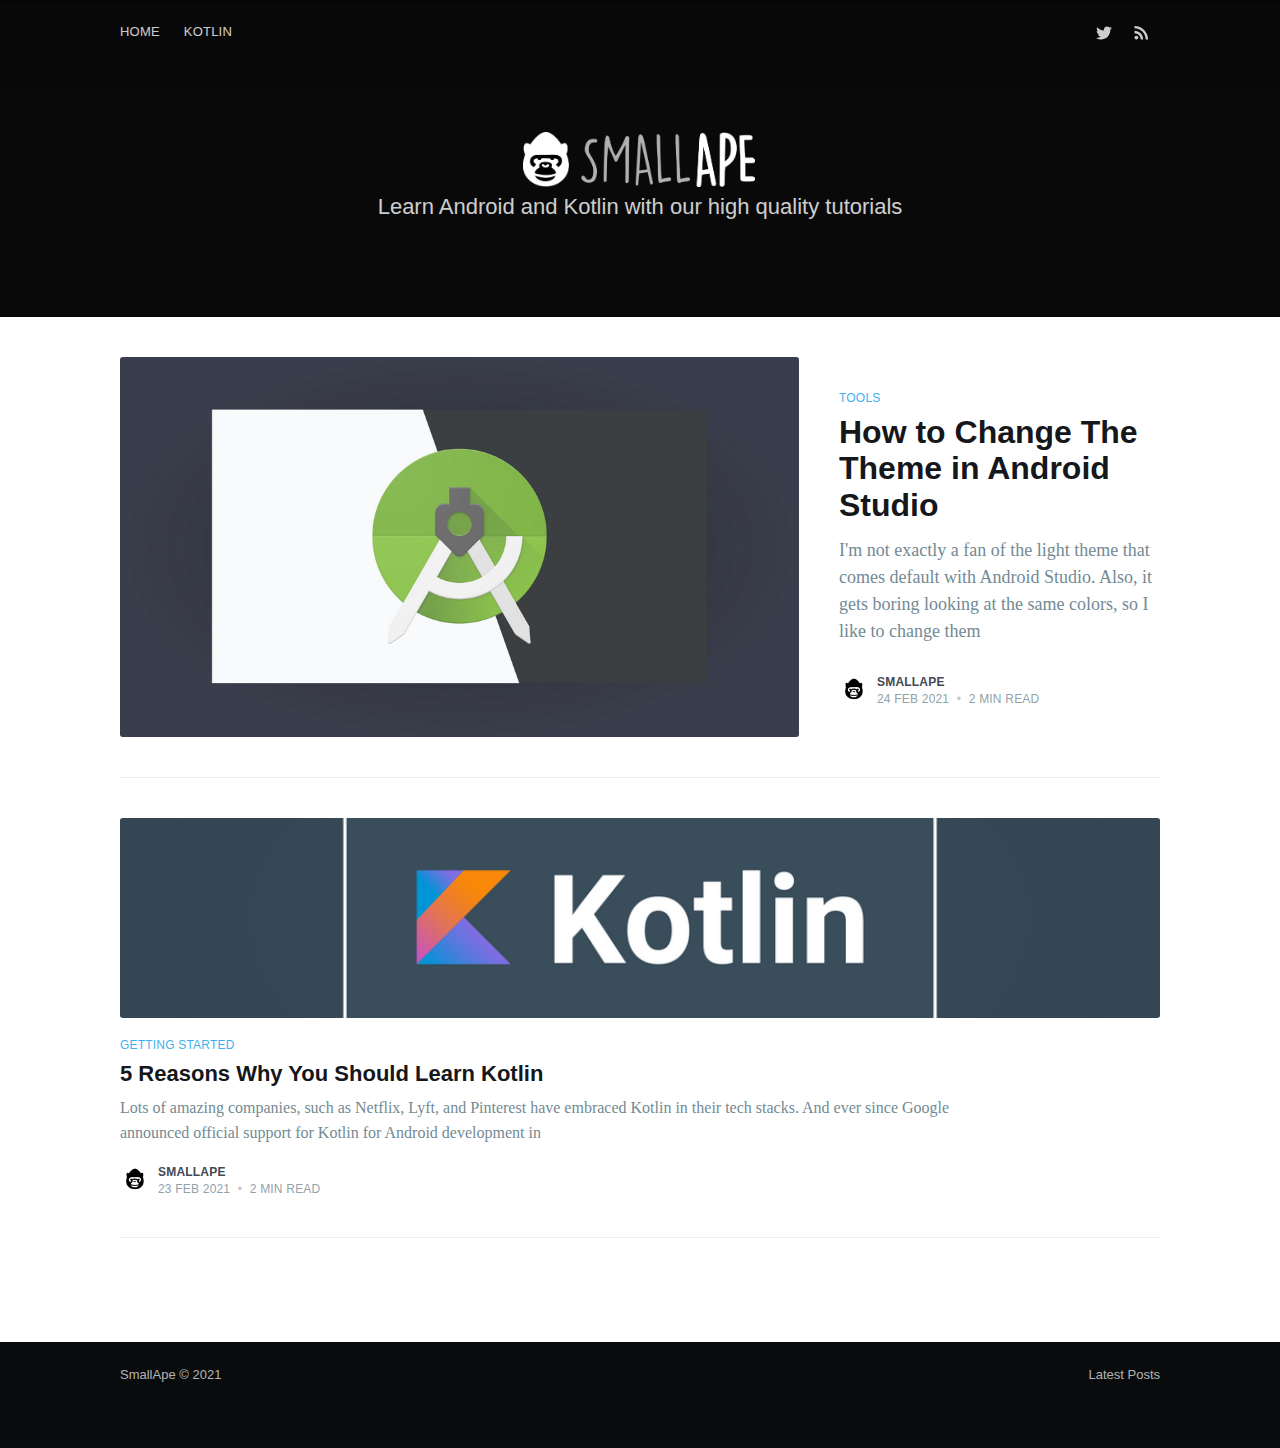
==== commit f04ac80b: "v1.04" ====
--- a/index.html
+++ b/index.html
@@ -1,5 +1,6 @@
 <!DOCTYPE html>
 <html lang="en">
+
 <head>
 
     <meta charset="utf-8" />
@@ -15,7 +16,7 @@
     <link rel="icon" href="favicon.png" type="image/png" />
     <link rel="canonical" href="index.html" />
     <meta name="referrer" content="no-referrer-when-downgrade" />
-    
+
     <meta property="og:site_name" content="SmallApe" />
     <meta property="og:type" content="website" />
     <meta property="og:title" content="SmallApe" />
@@ -30,263 +31,252 @@
     <meta name="twitter:site" content="@SmallApe2" />
     <meta property="og:image:width" content="1900" />
     <meta property="og:image:height" content="400" />
-    
+
     <script type="application/ld+json">
-{
-    "@context": "https://schema.org",
-    "@type": "WebSite",
-    "publisher": {
-        "@type": "Organization",
-        "name": "SmallApe",
-        "url": "https://smallape.com/",
-        "logo": {
-            "@type": "ImageObject",
-            "url": "https://smallape.com/content/images/2021/02/g2560.png"
+        {
+            "@context": "https://schema.org",
+            "@type": "WebSite",
+            "publisher": {
+                "@type": "Organization",
+                "name": "SmallApe",
+                "url": "https://smallape.com/",
+                "logo": {
+                    "@type": "ImageObject",
+                    "url": "https://smallape.com/content/images/2021/02/g2560.png"
+                }
+            },
+            "url": "https://smallape.com/",
+            "image": {
+                "@type": "ImageObject",
+                "url": "https://smallape.com/content/images/2021/02/rect3300.png",
+                "width": 1900,
+                "height": 400
+            },
+            "mainEntityOfPage": {
+                "@type": "WebPage",
+                "@id": "https://smallape.com/"
+            },
+            "description": "Learn Android and Kotlin with our high quality tutorials"
         }
-    },
-    "url": "https://smallape.com/",
-    "image": {
-        "@type": "ImageObject",
-        "url": "https://smallape.com/content/images/2021/02/rect3300.png",
-        "width": 1900,
-        "height": 400
-    },
-    "mainEntityOfPage": {
-        "@type": "WebPage",
-        "@id": "https://smallape.com/"
-    },
-    "description": "Learn Android and Kotlin with our high quality tutorials"
-}
     </script>
 
     <meta name="generator" content="Ghost 3.41" />
     <link rel="alternate" type="application/rss+xml" title="SmallApe" href="rss/index.html" />
-    <link rel="stylesheet" href="assets/css/prism.css"/>
-<!-- Global site tag (gtag.js) - Google Analytics -->
-<script async src="https://www.googletagmanager.com/gtag/js?id=G-519RX9JG3B"></script>
-<script>
-  window.dataLayer = window.dataLayer || [];
-  function gtag(){dataLayer.push(arguments);}
-  gtag('js', new Date());
-
-  gtag('config', 'G-519RX9JG3B');
-</script>
+    <link rel="stylesheet" href="assets/css/prism.css" />
+    <!-- Global site tag (gtag.js) - Google Analytics -->
+    <script async src="https://www.googletagmanager.com/gtag/js?id=G-519RX9JG3B"></script>
+    <script>
+        window.dataLayer = window.dataLayer || [];
+
+        function gtag() {
+            dataLayer.push(arguments);
+        }
+        gtag('js', new Date());
+
+        gtag('config', 'G-519RX9JG3B');
+    </script>
 
 </head>
+
 <body class="home-template">
 
     <div class="site-wrapper">
 
-        
-<header class="site-home-header">
-    
-
-<style type="text/css">
-    .responsive-header-img {
-        background-image: url(content/images/size/w2000/2021/02/rect3300.png);
-    }
-
-    @media(max-width: 1000px) {
-        .responsive-header-img {
-            background-image: url(content/images/size/w1000/2021/02/rect3300.png);
-            background-image: -webkit-image-set(url(content/images/size/w1000/2021/02/rect3300.png) 1x,
-                url(content/images/size/w2000/2021/02/rect3300.png) 2x);
-            background-image: image-set(url(content/images/size/w1000/2021/02/rect3300.png) 1x,
-                url(content/images/size/w2000/2021/02/rect3300.png) 2x);
-        }
-    }
-
-    @media(max-width: 600px) {
-        .responsive-header-img {
-            background-image: url(content/images/size/w600/2021/02/rect3300.png);
-            background-image: -webkit-image-set(url(content/images/size/w600/2021/02/rect3300.png) 1x,
-                url(content/images/size/w1000/2021/02/rect3300.png) 2x);
-            background-image: image-set(url(content/images/size/w600/2021/02/rect3300.png) 1x,
-                url(content/images/size/w1000/2021/02/rect3300.png) 2x);
-        }
-    }
-</style>
-<div class="outer site-header-background responsive-header-img">
-
- 
-        <div class="inner">
-            <nav class="site-nav">
-    <div class="site-nav-left-wrapper">
-        <div class="site-nav-left">
-                <a class="site-nav-logo" href="index.html"><img src="content/images/2021/02/g2560.png" alt="SmallApe" /></a>
-            <div class="site-nav-content">
-                    <ul class="nav">
-    <li class="nav-home nav-current"><a href="index.html">Home</a></li>
-    <li class="nav-kotlin"><a href="tag/kotlin/index.html">Kotlin</a></li>
-</ul>
-
+
+        <header class="site-home-header">
+
+
+            <style type="text/css">
+                .responsive-header-img {
+                    background-image: url(content/images/size/w2000/2021/02/rect3300.png);
+                }
+                
+                @media(max-width: 1000px) {
+                    .responsive-header-img {
+                        background-image: url(content/images/size/w1000/2021/02/rect3300.png);
+                        background-image: -webkit-image-set(url(content/images/size/w1000/2021/02/rect3300.png) 1x, url(content/images/size/w2000/2021/02/rect3300.png) 2x);
+                        background-image: image-set(url(content/images/size/w1000/2021/02/rect3300.png) 1x, url(content/images/size/w2000/2021/02/rect3300.png) 2x);
+                    }
+                }
+                
+                @media(max-width: 600px) {
+                    .responsive-header-img {
+                        background-image: url(content/images/size/w600/2021/02/rect3300.png);
+                        background-image: -webkit-image-set(url(content/images/size/w600/2021/02/rect3300.png) 1x, url(content/images/size/w1000/2021/02/rect3300.png) 2x);
+                        background-image: image-set(url(content/images/size/w600/2021/02/rect3300.png) 1x, url(content/images/size/w1000/2021/02/rect3300.png) 2x);
+                    }
+                }
+            </style>
+            <div class="outer site-header-background responsive-header-img">
+
+
+                <div class="inner">
+                    <nav class="site-nav">
+                        <div class="site-nav-left-wrapper">
+                            <div class="site-nav-left">
+                                <a class="site-nav-logo" href="index.html"><img src="content/images/2021/02/g2560.png" alt="SmallApe" /></a>
+                                <div class="site-nav-content">
+                                    <ul class="nav">
+                                        <li class="nav-home nav-current"><a href="index.html">Home</a></li>
+                                        <li class="nav-kotlin"><a href="tag/kotlin/index.html">Kotlin</a></li>
+                                    </ul>
+
+                                </div>
+                            </div>
+                        </div>
+                        <div class="site-nav-right">
+                            <div class="social-links">
+                                <a class="social-link social-link-tw" href="https://twitter.com/SmallApe2" title="Twitter" target="_blank" rel="noopener"><svg xmlns="http://www.w3.org/2000/svg" viewBox="0 0 32 32"><path d="M30.063 7.313c-.813 1.125-1.75 2.125-2.875 2.938v.75c0 1.563-.188 3.125-.688 4.625a15.088 15.088 0 0 1-2.063 4.438c-.875 1.438-2 2.688-3.25 3.813a15.015 15.015 0 0 1-4.625 2.563c-1.813.688-3.75 1-5.75 1-3.25 0-6.188-.875-8.875-2.625.438.063.875.125 1.375.125 2.688 0 5.063-.875 7.188-2.5-1.25 0-2.375-.375-3.375-1.125s-1.688-1.688-2.063-2.875c.438.063.813.125 1.125.125.5 0 1-.063 1.5-.25-1.313-.25-2.438-.938-3.313-1.938a5.673 5.673 0 0 1-1.313-3.688v-.063c.813.438 1.688.688 2.625.688a5.228 5.228 0 0 1-1.875-2c-.5-.875-.688-1.813-.688-2.75 0-1.063.25-2.063.75-2.938 1.438 1.75 3.188 3.188 5.25 4.25s4.313 1.688 6.688 1.813a5.579 5.579 0 0 1 1.5-5.438c1.125-1.125 2.5-1.688 4.125-1.688s3.063.625 4.188 1.813a11.48 11.48 0 0 0 3.688-1.375c-.438 1.375-1.313 2.438-2.563 3.188 1.125-.125 2.188-.438 3.313-.875z"/></svg>
+</a>
+                            </div>
+                            <a class="rss-button" href="https://feedly.com/i/subscription/feed/https://smallape.com/rss/" title="RSS" target="_blank" rel="noopener"><svg xmlns="http://www.w3.org/2000/svg" viewBox="0 0 24 24"><circle cx="6.18" cy="17.82" r="2.18"/><path d="M4 4.44v2.83c7.03 0 12.73 5.7 12.73 12.73h2.83c0-8.59-6.97-15.56-15.56-15.56zm0 5.66v2.83c3.9 0 7.07 3.17 7.07 7.07h2.83c0-5.47-4.43-9.9-9.9-9.9z"/></svg>
+</a>
+
+                        </div>
+                    </nav>
+                    <div class="site-header-content">
+                        <h1 class="site-title">
+                            <img class="site-logo" src="content/images/size/w1000/2021/02/g2560.png" alt="SmallApe" />
+                        </h1>
+                        <h2 class="site-description">Learn Android and Kotlin with our high quality tutorials</h2>
+                    </div>
+                </div>
+            </div>
+        </header>
+
+        <main id="site-main" class="site-main outer">
+            <div class="inner posts">
+
+                <div class="post-feed">
+
+                    <article class="post-card post tag-tools post-card-large">
+
+                        <a class="post-card-image-link" href="how-to-change-the-theme-in-android-studio/index.html">
+                            <img class="post-card-image" srcset="content/images/size/w300/2021/02/g2294-1.png 300w,
+                   content/images/size/w600/2021/02/g2294-1.png 600w,
+                  content/images/size/w1000/2021/02/g2294-1.png 1000w,
+                 content/images/size/w2000/2021/02/g2294-1.png 2000w" sizes="(max-width: 1000px) 400px, 700px" loading="lazy" src="content/images/size/w600/2021/02/g2294-1.png" alt="How to Change The Theme in Android Studio" />
+                        </a>
+
+                        <div class="post-card-content">
+
+                            <a class="post-card-content-link" href="how-to-change-the-theme-in-android-studio/index.html">
+
+                                <header class="post-card-header">
+                                    <div class="post-card-primary-tag">Tools</div>
+                                    <h2 class="post-card-title">How to Change The Theme in Android Studio</h2>
+                                </header>
+
+                                <section class="post-card-excerpt">
+                                    <p>I'm not exactly a fan of the light theme that comes default with Android Studio. Also, it gets boring looking at the same colors, so I like to change them</p>
+                                </section>
+
+                            </a>
+
+                            <footer class="post-card-meta">
+                                <ul class="author-list">
+                                    <li class="author-list-item">
+
+                                        <div class="author-name-tooltip">
+                                            SmallApe
+                                        </div>
+
+                                        <a href="author/smallape/index.html" class="static-avatar">
+                                            <img class="author-profile-image" src="content/images/size/w100/2021/02/pub-icon-3.png" alt="SmallApe" />
+                                        </a>
+                                    </li>
+                                </ul>
+                                <div class="post-card-byline-content">
+                                    <span><a href="author/smallape/index.html">SmallApe</a></span>
+                                    <span class="post-card-byline-date"><time datetime="2021-02-24">24 Feb 2021</time> <span class="bull">&bull;</span> 2 min read</span>
+                                </div>
+                            </footer>
+
+                        </div>
+
+                    </article>
+
+
+                    <article class="post-card post tag-getting-started tag-kotlin ">
+
+                        <a class="post-card-image-link" href="5-reasons-why-you-should-learn-kotlin/index.html">
+                            <img class="post-card-image" srcset="content/images/size/w300/2021/02/5-reasons-why-you-should-learn-kotlin.png 300w,
+                   content/images/size/w600/2021/02/5-reasons-why-you-should-learn-kotlin.png 600w,
+                  content/images/size/w1000/2021/02/5-reasons-why-you-should-learn-kotlin.png 1000w,
+                 content/images/size/w2000/2021/02/5-reasons-why-you-should-learn-kotlin.png 2000w" sizes="(max-width: 1000px) 400px, 700px" loading="lazy" src="content/images/size/w600/2021/02/5-reasons-why-you-should-learn-kotlin.png" alt="5 Reasons Why You Should Learn Kotlin"
+                            />
+                        </a>
+
+                        <div class="post-card-content">
+
+                            <a class="post-card-content-link" href="5-reasons-why-you-should-learn-kotlin/index.html">
+
+                                <header class="post-card-header">
+                                    <div class="post-card-primary-tag">Getting Started</div>
+                                    <h2 class="post-card-title">5 Reasons Why You Should Learn Kotlin</h2>
+                                </header>
+
+                                <section class="post-card-excerpt">
+                                    <p>Lots of amazing companies, such as Netflix, Lyft, and Pinterest have embraced Kotlin in their tech stacks. And ever since Google announced official support for Kotlin for Android development in</p>
+                                </section>
+
+                            </a>
+
+                            <footer class="post-card-meta">
+                                <ul class="author-list">
+                                    <li class="author-list-item">
+
+                                        <div class="author-name-tooltip">
+                                            SmallApe
+                                        </div>
+
+                                        <a href="author/smallape/index.html" class="static-avatar">
+                                            <img class="author-profile-image" src="content/images/size/w100/2021/02/pub-icon-3.png" alt="SmallApe" />
+                                        </a>
+                                    </li>
+                                </ul>
+                                <div class="post-card-byline-content">
+                                    <span><a href="author/smallape/index.html">SmallApe</a></span>
+                                    <span class="post-card-byline-date"><time datetime="2021-02-23">23 Feb 2021</time> <span class="bull">&bull;</span> 2 min read</span>
+                                </div>
+                            </footer>
+
+                        </div>
+
+                    </article>
+
+                </div>
+
+            </div>
+        </main>
+
+        <div class="outer site-nav-main">
+            <div class="inner">
+                <nav class="site-nav">
+                    <div class="site-nav-left-wrapper">
+                        <div class="site-nav-left">
+                            <a class="site-nav-logo" href="index.html"><img src="content/images/2021/02/g2560.png" alt="SmallApe" /></a>
+                            <div class="site-nav-content">
+                                <ul class="nav">
+                                    <li class="nav-home nav-current"><a href="index.html">Home</a></li>
+                                    <li class="nav-kotlin"><a href="tag/kotlin/index.html">Kotlin</a></li>
+                                </ul>
+
+                            </div>
+                        </div>
+                    </div>
+                    <div class="site-nav-right">
+                        <div class="social-links">
+                            <a class="social-link social-link-tw" href="https://twitter.com/SmallApe2" title="Twitter" target="_blank" rel="noopener"><svg xmlns="http://www.w3.org/2000/svg" viewBox="0 0 32 32"><path d="M30.063 7.313c-.813 1.125-1.75 2.125-2.875 2.938v.75c0 1.563-.188 3.125-.688 4.625a15.088 15.088 0 0 1-2.063 4.438c-.875 1.438-2 2.688-3.25 3.813a15.015 15.015 0 0 1-4.625 2.563c-1.813.688-3.75 1-5.75 1-3.25 0-6.188-.875-8.875-2.625.438.063.875.125 1.375.125 2.688 0 5.063-.875 7.188-2.5-1.25 0-2.375-.375-3.375-1.125s-1.688-1.688-2.063-2.875c.438.063.813.125 1.125.125.5 0 1-.063 1.5-.25-1.313-.25-2.438-.938-3.313-1.938a5.673 5.673 0 0 1-1.313-3.688v-.063c.813.438 1.688.688 2.625.688a5.228 5.228 0 0 1-1.875-2c-.5-.875-.688-1.813-.688-2.75 0-1.063.25-2.063.75-2.938 1.438 1.75 3.188 3.188 5.25 4.25s4.313 1.688 6.688 1.813a5.579 5.579 0 0 1 1.5-5.438c1.125-1.125 2.5-1.688 4.125-1.688s3.063.625 4.188 1.813a11.48 11.48 0 0 0 3.688-1.375c-.438 1.375-1.313 2.438-2.563 3.188 1.125-.125 2.188-.438 3.313-.875z"/></svg>
+</a>
+                        </div>
+                        <a class="rss-button" href="https://feedly.com/i/subscription/feed/https://smallape.com/rss/" title="RSS" target="_blank" rel="noopener"><svg xmlns="http://www.w3.org/2000/svg" viewBox="0 0 24 24"><circle cx="6.18" cy="17.82" r="2.18"/><path d="M4 4.44v2.83c7.03 0 12.73 5.7 12.73 12.73h2.83c0-8.59-6.97-15.56-15.56-15.56zm0 5.66v2.83c3.9 0 7.07 3.17 7.07 7.07h2.83c0-5.47-4.43-9.9-9.9-9.9z"/></svg>
+</a>
+
+                    </div>
+                </nav>
             </div>
         </div>
-    </div>
-    <div class="site-nav-right">
-            <div class="social-links">
-                    <a class="social-link social-link-tw" href="https://twitter.com/SmallApe2" title="Twitter" target="_blank" rel="noopener"><svg xmlns="http://www.w3.org/2000/svg" viewBox="0 0 32 32"><path d="M30.063 7.313c-.813 1.125-1.75 2.125-2.875 2.938v.75c0 1.563-.188 3.125-.688 4.625a15.088 15.088 0 0 1-2.063 4.438c-.875 1.438-2 2.688-3.25 3.813a15.015 15.015 0 0 1-4.625 2.563c-1.813.688-3.75 1-5.75 1-3.25 0-6.188-.875-8.875-2.625.438.063.875.125 1.375.125 2.688 0 5.063-.875 7.188-2.5-1.25 0-2.375-.375-3.375-1.125s-1.688-1.688-2.063-2.875c.438.063.813.125 1.125.125.5 0 1-.063 1.5-.25-1.313-.25-2.438-.938-3.313-1.938a5.673 5.673 0 0 1-1.313-3.688v-.063c.813.438 1.688.688 2.625.688a5.228 5.228 0 0 1-1.875-2c-.5-.875-.688-1.813-.688-2.75 0-1.063.25-2.063.75-2.938 1.438 1.75 3.188 3.188 5.25 4.25s4.313 1.688 6.688 1.813a5.579 5.579 0 0 1 1.5-5.438c1.125-1.125 2.5-1.688 4.125-1.688s3.063.625 4.188 1.813a11.48 11.48 0 0 0 3.688-1.375c-.438 1.375-1.313 2.438-2.563 3.188 1.125-.125 2.188-.438 3.313-.875z"/></svg>
-</a>
-            </div>
-                <a class="rss-button" href="https://feedly.com/i/subscription/feed/https://smallape.com/rss/" title="RSS" target="_blank" rel="noopener"><svg xmlns="http://www.w3.org/2000/svg" viewBox="0 0 24 24"><circle cx="6.18" cy="17.82" r="2.18"/><path d="M4 4.44v2.83c7.03 0 12.73 5.7 12.73 12.73h2.83c0-8.59-6.97-15.56-15.56-15.56zm0 5.66v2.83c3.9 0 7.07 3.17 7.07 7.07h2.83c0-5.47-4.43-9.9-9.9-9.9z"/></svg>
-</a>
-
-    </div>
-</nav>
-            <div class="site-header-content">
-                <h1 class="site-title">
-                        <img class="site-logo" src="content/images/size/w1000/2021/02/g2560.png" alt="SmallApe" />
-                </h1>
-                <h2 class="site-description">Learn Android and Kotlin with our high quality tutorials</h2>
-            </div>
-        </div>
-    </div>
-</header>
-
-<main id="site-main" class="site-main outer">
-    <div class="inner posts">
-
-        <div class="post-feed">
-
-                <article class="post-card post tag-tools post-card-large">
-
-    <a class="post-card-image-link" href="how-to-change-the-theme-in-android-studio/index.html">
-        <img class="post-card-image"
-            srcset="content/images/size/w300/2021/02/g2294-1.png 300w,
-                   content/images/size/w600/2021/02/g2294-1.pngg 600w,
-                  content/images/size/w1000/2021/02/g2294-1.pngng 1000w,
-                 content/images/size/w2000/2021/02/g2294-1.pngpng 2000w"
-            sizes="(max-width: 1000px) 400px, 700px"
-            loading="lazy"
-            src="content/images/size/w600/2021/02/g2294-1.png"
-            alt="How to Change The Theme in Android Studio"
-        />
-    </a>
-
-    <div class="post-card-content">
-
-        <a class="post-card-content-link" href="how-to-change-the-theme-in-android-studio/index.html">
-
-            <header class="post-card-header">
-                    <div class="post-card-primary-tag">Tools</div>
-                <h2 class="post-card-title">How to Change The Theme in Android Studio</h2>
-            </header>
-
-            <section class="post-card-excerpt">
-                    <p>I'm not exactly a fan of the light theme that comes default with Android Studio. Also, it gets boring looking at the same colors, so I like to change them</p>
-            </section>
-
-        </a>
-
-        <footer class="post-card-meta">
-            <ul class="author-list">
-                <li class="author-list-item">
-            
-                    <div class="author-name-tooltip">
-                        SmallApe
-                    </div>
-            
-                    <a href="author/smallape/index.html" class="static-avatar">
-                        <img class="author-profile-image" src="content/images/size/w100/2021/02/pub-icon-3.png" alt="SmallApe" />
-                    </a>
-                </li>
-            </ul>
-            <div class="post-card-byline-content">
-                <span><a href="author/smallape/index.html">SmallApe</a></span>
-                <span class="post-card-byline-date"><time datetime="2021-02-24">24 Feb 2021</time> <span class="bull">&bull;</span> 2 min read</span>
-            </div>
-        </footer>
-
-    </div>
-
-</article>
-
-
-                <article class="post-card post tag-getting-started tag-kotlin ">
-
-    <a class="post-card-image-link" href="5-reasons-why-you-should-learn-kotlin/index.html">
-        <img class="post-card-image"
-            srcset="content/images/size/w300/2021/02/5-reasons-why-you-should-learn-kotlin.png 300w,
-                   content/images/size/w600/2021/02/5-reasons-why-you-should-learn-kotlin.pngg 600w,
-                  content/images/size/w1000/2021/02/5-reasons-why-you-should-learn-kotlin.pngng 1000w,
-                 content/images/size/w2000/2021/02/5-reasons-why-you-should-learn-kotlin.pngpng 2000w"
-            sizes="(max-width: 1000px) 400px, 700px"
-            loading="lazy"
-            src="content/images/size/w600/2021/02/5-reasons-why-you-should-learn-kotlin.png"
-            alt="5 Reasons Why You Should Learn Kotlin"
-        />
-    </a>
-
-    <div class="post-card-content">
-
-        <a class="post-card-content-link" href="5-reasons-why-you-should-learn-kotlin/index.html">
-
-            <header class="post-card-header">
-                    <div class="post-card-primary-tag">Getting Started</div>
-                <h2 class="post-card-title">5 Reasons Why You Should Learn Kotlin</h2>
-            </header>
-
-            <section class="post-card-excerpt">
-                    <p>Lots of amazing companies, such as Netflix, Lyft, and Pinterest have embraced Kotlin in their tech stacks. And ever since Google announced official support for Kotlin for Android development in</p>
-            </section>
-
-        </a>
-
-        <footer class="post-card-meta">
-            <ul class="author-list">
-                <li class="author-list-item">
-            
-                    <div class="author-name-tooltip">
-                        SmallApe
-                    </div>
-            
-                    <a href="author/smallape/index.html" class="static-avatar">
-                        <img class="author-profile-image" src="content/images/size/w100/2021/02/pub-icon-3.png" alt="SmallApe" />
-                    </a>
-                </li>
-            </ul>
-            <div class="post-card-byline-content">
-                <span><a href="author/smallape/index.html">SmallApe</a></span>
-                <span class="post-card-byline-date"><time datetime="2021-02-23">23 Feb 2021</time> <span class="bull">&bull;</span> 2 min read</span>
-            </div>
-        </footer>
-
-    </div>
-
-</article>
-
-        </div>
-
-    </div>
-</main>
-
-<div class="outer site-nav-main">
-    <div class="inner">
-        <nav class="site-nav">
-    <div class="site-nav-left-wrapper">
-        <div class="site-nav-left">
-                <a class="site-nav-logo" href="index.html"><img src="content/images/2021/02/g2560.png" alt="SmallApe" /></a>
-            <div class="site-nav-content">
-                    <ul class="nav">
-    <li class="nav-home nav-current"><a href="index.html">Home</a></li>
-    <li class="nav-kotlin"><a href="tag/kotlin/index.html">Kotlin</a></li>
-</ul>
-
-            </div>
-        </div>
-    </div>
-    <div class="site-nav-right">
-            <div class="social-links">
-                    <a class="social-link social-link-tw" href="https://twitter.com/SmallApe2" title="Twitter" target="_blank" rel="noopener"><svg xmlns="http://www.w3.org/2000/svg" viewBox="0 0 32 32"><path d="M30.063 7.313c-.813 1.125-1.75 2.125-2.875 2.938v.75c0 1.563-.188 3.125-.688 4.625a15.088 15.088 0 0 1-2.063 4.438c-.875 1.438-2 2.688-3.25 3.813a15.015 15.015 0 0 1-4.625 2.563c-1.813.688-3.75 1-5.75 1-3.25 0-6.188-.875-8.875-2.625.438.063.875.125 1.375.125 2.688 0 5.063-.875 7.188-2.5-1.25 0-2.375-.375-3.375-1.125s-1.688-1.688-2.063-2.875c.438.063.813.125 1.125.125.5 0 1-.063 1.5-.25-1.313-.25-2.438-.938-3.313-1.938a5.673 5.673 0 0 1-1.313-3.688v-.063c.813.438 1.688.688 2.625.688a5.228 5.228 0 0 1-1.875-2c-.5-.875-.688-1.813-.688-2.75 0-1.063.25-2.063.75-2.938 1.438 1.75 3.188 3.188 5.25 4.25s4.313 1.688 6.688 1.813a5.579 5.579 0 0 1 1.5-5.438c1.125-1.125 2.5-1.688 4.125-1.688s3.063.625 4.188 1.813a11.48 11.48 0 0 0 3.688-1.375c-.438 1.375-1.313 2.438-2.563 3.188 1.125-.125 2.188-.438 3.313-.875z"/></svg>
-</a>
-            </div>
-                <a class="rss-button" href="https://feedly.com/i/subscription/feed/https://smallape.com/rss/" title="RSS" target="_blank" rel="noopener"><svg xmlns="http://www.w3.org/2000/svg" viewBox="0 0 24 24"><circle cx="6.18" cy="17.82" r="2.18"/><path d="M4 4.44v2.83c7.03 0 12.73 5.7 12.73 12.73h2.83c0-8.59-6.97-15.56-15.56-15.56zm0 5.66v2.83c3.9 0 7.07 3.17 7.07 7.07h2.83c0-5.47-4.43-9.9-9.9-9.9z"/></svg>
-</a>
-
-    </div>
-</nav>
-    </div>
-</div>
 
 
         <footer class="site-footer outer">
@@ -304,10 +294,7 @@
     </div>
 
 
-    <script
-        src="https://code.jquery.com/jquery-3.4.1.min.js"
-        integrity="sha256-CSXorXvZcTkaix6Yvo6HppcZGetbYMGWSFlBw8HfCJo="
-        crossorigin="anonymous">
+    <script src="https://code.jquery.com/jquery-3.4.1.min.js" integrity="sha256-CSXorXvZcTkaix6Yvo6HppcZGetbYMGWSFlBw8HfCJo=" crossorigin="anonymous">
     </script>
     <script src="assets/built/casper.js@v=32df5c8463"></script>
 
@@ -327,7 +314,7 @@
         var action = getParameterByName('action');
         var success = getParameterByName('success');
 
-        $(document).ready(function () {
+        $(document).ready(function() {
             if (action == 'subscribe' && (success === null || success === 'true')) {
                 $('body').addClass('subscribe-success');
             }
@@ -336,7 +323,7 @@
                 $('body').addClass('subscribe-failure');
             }
 
-            $('.subscribe-notification .subscribe-close-button').click(function () {
+            $('.subscribe-notification .subscribe-close-button').click(function() {
                 $('.subscribe-notification').addClass('close');
             });
 
@@ -349,63 +336,65 @@
     </script>
 
     <script>
-
-    // NOTE: Scroll performance is poor in Safari
-    // - this appears to be due to the events firing much more slowly in Safari.
-    //   Dropping the scroll event and using only a raf loop results in smoother
-    //   scrolling but continuous processing even when not scrolling
-    $(document).ready(function () {
-        
-        var nav = document.querySelector('.site-nav-main .site-nav');
-        var feed = document.querySelector('.post-feed');
-
-        var lastScrollY = window.scrollY;
-        var lastWindowHeight = window.innerHeight;
-        var lastDocumentHeight = $(document).height();
-        var ticking = false;
-
-        function onScroll() {
-            lastScrollY = window.scrollY;
-            requestTick();
-        }
-
-        function onResize() {
-            lastWindowHeight = window.innerHeight;
-            lastDocumentHeight = $(document).height();
-            requestTick();
-        }
-
-        function requestTick() {
-            if (!ticking) {
-                requestAnimationFrame(update);
-            }
-            ticking = true;
-        }
-
-        function update() {
-            var trigger = feed.getBoundingClientRect().top + window.scrollY;
-            var progressMax = lastDocumentHeight - lastWindowHeight;
-
-            // show/hide nav
-            if (lastScrollY >= trigger - 20) {
-                nav.classList.add('fixed-nav-active');
-            } else {
-                nav.classList.remove('fixed-nav-active');
-            }
-
-            ticking = false;
-        }
-
-        window.addEventListener('scroll', onScroll, { passive: true });
-        window.addEventListener('resize', onResize, false);
-
-        update();
-
-    });
-</script>
+        // NOTE: Scroll performance is poor in Safari
+        // - this appears to be due to the events firing much more slowly in Safari.
+        //   Dropping the scroll event and using only a raf loop results in smoother
+        //   scrolling but continuous processing even when not scrolling
+        $(document).ready(function() {
+
+            var nav = document.querySelector('.site-nav-main .site-nav');
+            var feed = document.querySelector('.post-feed');
+
+            var lastScrollY = window.scrollY;
+            var lastWindowHeight = window.innerHeight;
+            var lastDocumentHeight = $(document).height();
+            var ticking = false;
+
+            function onScroll() {
+                lastScrollY = window.scrollY;
+                requestTick();
+            }
+
+            function onResize() {
+                lastWindowHeight = window.innerHeight;
+                lastDocumentHeight = $(document).height();
+                requestTick();
+            }
+
+            function requestTick() {
+                if (!ticking) {
+                    requestAnimationFrame(update);
+                }
+                ticking = true;
+            }
+
+            function update() {
+                var trigger = feed.getBoundingClientRect().top + window.scrollY;
+                var progressMax = lastDocumentHeight - lastWindowHeight;
+
+                // show/hide nav
+                if (lastScrollY >= trigger - 20) {
+                    nav.classList.add('fixed-nav-active');
+                } else {
+                    nav.classList.remove('fixed-nav-active');
+                }
+
+                ticking = false;
+            }
+
+            window.addEventListener('scroll', onScroll, {
+                passive: true
+            });
+            window.addEventListener('resize', onResize, false);
+
+            update();
+
+        });
+    </script>
 
 
     <script defer src="assets/js/prism.js"></script>
 
 </body>
-</html>
+
+</html>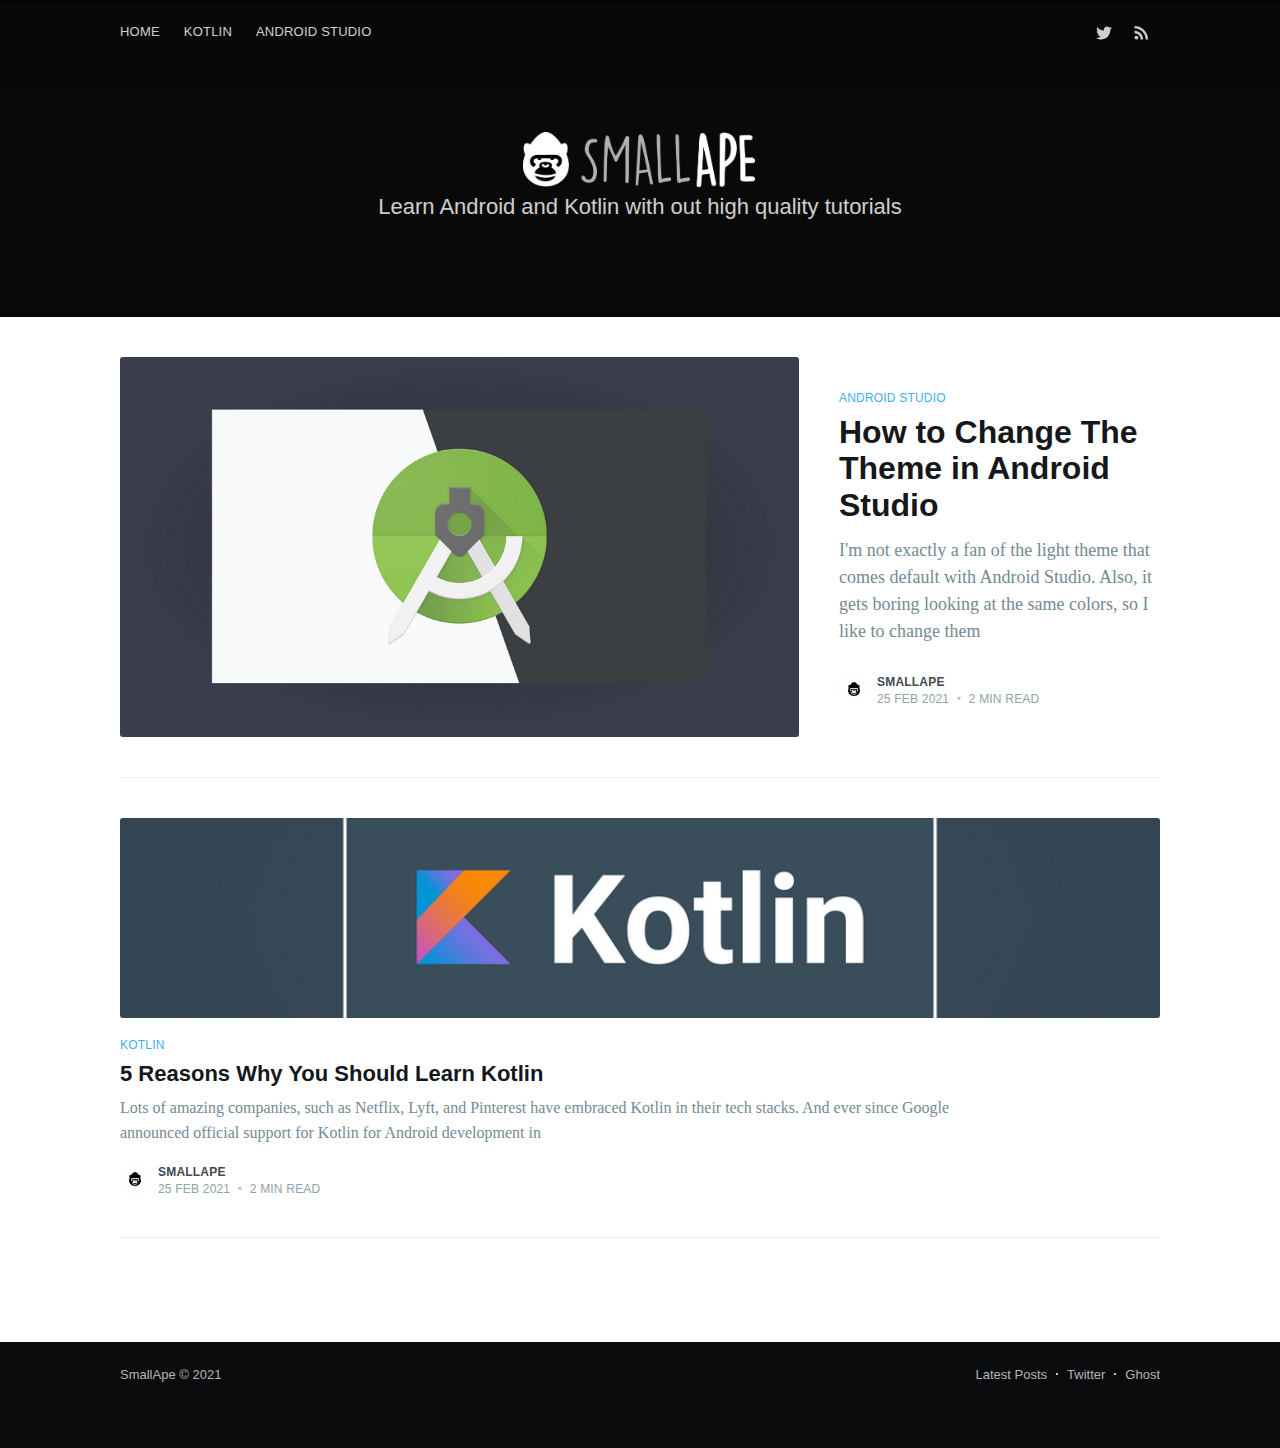
==== commit 9832e00a: "v1.06" ====
--- a/index.html
+++ b/index.html
@@ -10,9 +10,9 @@
     <meta name="HandheldFriendly" content="True" />
     <meta name="viewport" content="width=device-width, initial-scale=1.0" />
 
-    <link rel="stylesheet" type="text/css" href="assets/built/screen.css@v=32df5c8463.css" />
-
-    <meta name="description" content="Learn Android and Kotlin with our high quality tutorials" />
+    <link rel="stylesheet" type="text/css" href="assets/built/screen.css" />
+
+    <meta name="description" content="Learn Android and Kotlin with out high quality tutorials" />
     <link rel="icon" href="favicon.png" type="image/png" />
     <link rel="canonical" href="index.html" />
     <meta name="referrer" content="no-referrer-when-downgrade" />
@@ -20,17 +20,17 @@
     <meta property="og:site_name" content="SmallApe" />
     <meta property="og:type" content="website" />
     <meta property="og:title" content="SmallApe" />
-    <meta property="og:description" content="Learn Android and Kotlin with our high quality tutorials" />
+    <meta property="og:description" content="Learn Android and Kotlin with out high quality tutorials" />
     <meta property="og:url" content="https://smallape.com/" />
     <meta property="og:image" content="https://smallape.com/content/images/2021/02/rect3300.png" />
     <meta name="twitter:card" content="summary_large_image" />
     <meta name="twitter:title" content="SmallApe" />
-    <meta name="twitter:description" content="Learn Android and Kotlin with our high quality tutorials" />
+    <meta name="twitter:description" content="Learn Android and Kotlin with out high quality tutorials" />
     <meta name="twitter:url" content="https://smallape.com/" />
     <meta name="twitter:image" content="https://smallape.com/content/images/2021/02/rect3300.png" />
-    <meta name="twitter:site" content="@SmallApe2" />
-    <meta property="og:image:width" content="1900" />
-    <meta property="og:image:height" content="400" />
+    <meta name="twitter:site" content="@smallape2" />
+    <meta property="og:image:width" content="600" />
+    <meta property="og:image:height" content="126" />
 
     <script type="application/ld+json">
         {
@@ -49,20 +49,20 @@
             "image": {
                 "@type": "ImageObject",
                 "url": "https://smallape.com/content/images/2021/02/rect3300.png",
-                "width": 1900,
-                "height": 400
+                "width": 600,
+                "height": 126
             },
             "mainEntityOfPage": {
                 "@type": "WebPage",
                 "@id": "https://smallape.com/"
             },
-            "description": "Learn Android and Kotlin with our high quality tutorials"
+            "description": "Learn Android and Kotlin with out high quality tutorials"
         }
     </script>
 
     <meta name="generator" content="Ghost 3.41" />
     <link rel="alternate" type="application/rss+xml" title="SmallApe" href="rss/index.html" />
-    <link rel="stylesheet" href="assets/css/prism.css" />
+    <link rel="stylesheet" href="https://smallape.com/assets/css/prism.css" />
     <!-- Global site tag (gtag.js) - Google Analytics -->
     <script async src="https://www.googletagmanager.com/gtag/js?id=G-519RX9JG3B"></script>
     <script>
@@ -75,6 +75,7 @@
 
         gtag('config', 'G-519RX9JG3B');
     </script>
+    <script data-ad-client="ca-pub-2016059626610271" async src="https://pagead2.googlesyndication.com/pagead/js/adsbygoogle.js"></script>
 
 </head>
 
@@ -119,6 +120,7 @@
                                     <ul class="nav">
                                         <li class="nav-home nav-current"><a href="index.html">Home</a></li>
                                         <li class="nav-kotlin"><a href="tag/kotlin/index.html">Kotlin</a></li>
+                                        <li class="nav-android-studio"><a href="tag/android-studio/index.html">Android Studio</a></li>
                                     </ul>
 
                                 </div>
@@ -126,7 +128,7 @@
                         </div>
                         <div class="site-nav-right">
                             <div class="social-links">
-                                <a class="social-link social-link-tw" href="https://twitter.com/SmallApe2" title="Twitter" target="_blank" rel="noopener"><svg xmlns="http://www.w3.org/2000/svg" viewBox="0 0 32 32"><path d="M30.063 7.313c-.813 1.125-1.75 2.125-2.875 2.938v.75c0 1.563-.188 3.125-.688 4.625a15.088 15.088 0 0 1-2.063 4.438c-.875 1.438-2 2.688-3.25 3.813a15.015 15.015 0 0 1-4.625 2.563c-1.813.688-3.75 1-5.75 1-3.25 0-6.188-.875-8.875-2.625.438.063.875.125 1.375.125 2.688 0 5.063-.875 7.188-2.5-1.25 0-2.375-.375-3.375-1.125s-1.688-1.688-2.063-2.875c.438.063.813.125 1.125.125.5 0 1-.063 1.5-.25-1.313-.25-2.438-.938-3.313-1.938a5.673 5.673 0 0 1-1.313-3.688v-.063c.813.438 1.688.688 2.625.688a5.228 5.228 0 0 1-1.875-2c-.5-.875-.688-1.813-.688-2.75 0-1.063.25-2.063.75-2.938 1.438 1.75 3.188 3.188 5.25 4.25s4.313 1.688 6.688 1.813a5.579 5.579 0 0 1 1.5-5.438c1.125-1.125 2.5-1.688 4.125-1.688s3.063.625 4.188 1.813a11.48 11.48 0 0 0 3.688-1.375c-.438 1.375-1.313 2.438-2.563 3.188 1.125-.125 2.188-.438 3.313-.875z"/></svg>
+                                <a class="social-link social-link-tw" href="https://twitter.com/smallape2" title="Twitter" target="_blank" rel="noopener"><svg xmlns="http://www.w3.org/2000/svg" viewBox="0 0 32 32"><path d="M30.063 7.313c-.813 1.125-1.75 2.125-2.875 2.938v.75c0 1.563-.188 3.125-.688 4.625a15.088 15.088 0 0 1-2.063 4.438c-.875 1.438-2 2.688-3.25 3.813a15.015 15.015 0 0 1-4.625 2.563c-1.813.688-3.75 1-5.75 1-3.25 0-6.188-.875-8.875-2.625.438.063.875.125 1.375.125 2.688 0 5.063-.875 7.188-2.5-1.25 0-2.375-.375-3.375-1.125s-1.688-1.688-2.063-2.875c.438.063.813.125 1.125.125.5 0 1-.063 1.5-.25-1.313-.25-2.438-.938-3.313-1.938a5.673 5.673 0 0 1-1.313-3.688v-.063c.813.438 1.688.688 2.625.688a5.228 5.228 0 0 1-1.875-2c-.5-.875-.688-1.813-.688-2.75 0-1.063.25-2.063.75-2.938 1.438 1.75 3.188 3.188 5.25 4.25s4.313 1.688 6.688 1.813a5.579 5.579 0 0 1 1.5-5.438c1.125-1.125 2.5-1.688 4.125-1.688s3.063.625 4.188 1.813a11.48 11.48 0 0 0 3.688-1.375c-.438 1.375-1.313 2.438-2.563 3.188 1.125-.125 2.188-.438 3.313-.875z"/></svg>
 </a>
                             </div>
                             <a class="rss-button" href="https://feedly.com/i/subscription/feed/https://smallape.com/rss/" title="RSS" target="_blank" rel="noopener"><svg xmlns="http://www.w3.org/2000/svg" viewBox="0 0 24 24"><circle cx="6.18" cy="17.82" r="2.18"/><path d="M4 4.44v2.83c7.03 0 12.73 5.7 12.73 12.73h2.83c0-8.59-6.97-15.56-15.56-15.56zm0 5.66v2.83c3.9 0 7.07 3.17 7.07 7.07h2.83c0-5.47-4.43-9.9-9.9-9.9z"/></svg>
@@ -138,7 +140,7 @@
                         <h1 class="site-title">
                             <img class="site-logo" src="content/images/size/w1000/2021/02/g2560.png" alt="SmallApe" />
                         </h1>
-                        <h2 class="site-description">Learn Android and Kotlin with our high quality tutorials</h2>
+                        <h2 class="site-description">Learn Android and Kotlin with out high quality tutorials</h2>
                     </div>
                 </div>
             </div>
@@ -149,13 +151,13 @@
 
                 <div class="post-feed">
 
-                    <article class="post-card post tag-tools post-card-large">
+                    <article class="post-card post tag-android-studio post-card-large">
 
                         <a class="post-card-image-link" href="how-to-change-the-theme-in-android-studio/index.html">
-                            <img class="post-card-image" srcset="content/images/size/w300/2021/02/g2294-1.png 300w,
-                   content/images/size/w600/2021/02/g2294-1.png 600w,
-                  content/images/size/w1000/2021/02/g2294-1.png 1000w,
-                 content/images/size/w2000/2021/02/g2294-1.png 2000w" sizes="(max-width: 1000px) 400px, 700px" loading="lazy" src="content/images/size/w600/2021/02/g2294-1.png" alt="How to Change The Theme in Android Studio" />
+                            <img class="post-card-image" srcset="content/images/size/w300/2021/02/g2294.png 300w,
+                   content/images/size/w600/2021/02/g2294.png 600w,
+                  content/images/size/w1000/2021/02/g2294.png 1000w,
+                 content/images/size/w2000/2021/02/g2294.png 2000w" sizes="(max-width: 1000px) 400px, 700px" loading="lazy" src="content/images/size/w600/2021/02/g2294.png" alt="How to Change The Theme in Android Studio" />
                         </a>
 
                         <div class="post-card-content">
@@ -163,7 +165,7 @@
                             <a class="post-card-content-link" href="how-to-change-the-theme-in-android-studio/index.html">
 
                                 <header class="post-card-header">
-                                    <div class="post-card-primary-tag">Tools</div>
+                                    <div class="post-card-primary-tag">Android Studio</div>
                                     <h2 class="post-card-title">How to Change The Theme in Android Studio</h2>
                                 </header>
 
@@ -182,13 +184,13 @@
                                         </div>
 
                                         <a href="author/smallape/index.html" class="static-avatar">
-                                            <img class="author-profile-image" src="content/images/size/w100/2021/02/pub-icon-3.png" alt="SmallApe" />
+                                            <img class="author-profile-image" src="content/images/size/w100/2021/02/rect3904.png" alt="SmallApe" />
                                         </a>
                                     </li>
                                 </ul>
                                 <div class="post-card-byline-content">
                                     <span><a href="author/smallape/index.html">SmallApe</a></span>
-                                    <span class="post-card-byline-date"><time datetime="2021-02-24">24 Feb 2021</time> <span class="bull">&bull;</span> 2 min read</span>
+                                    <span class="post-card-byline-date"><time datetime="2021-02-25">25 Feb 2021</time> <span class="bull">&bull;</span> 2 min read</span>
                                 </div>
                             </footer>
 
@@ -197,7 +199,7 @@
                     </article>
 
 
-                    <article class="post-card post tag-getting-started tag-kotlin ">
+                    <article class="post-card post tag-kotlin ">
 
                         <a class="post-card-image-link" href="5-reasons-why-you-should-learn-kotlin/index.html">
                             <img class="post-card-image" srcset="content/images/size/w300/2021/02/5-reasons-why-you-should-learn-kotlin.png 300w,
@@ -212,7 +214,7 @@
                             <a class="post-card-content-link" href="5-reasons-why-you-should-learn-kotlin/index.html">
 
                                 <header class="post-card-header">
-                                    <div class="post-card-primary-tag">Getting Started</div>
+                                    <div class="post-card-primary-tag">Kotlin</div>
                                     <h2 class="post-card-title">5 Reasons Why You Should Learn Kotlin</h2>
                                 </header>
 
@@ -231,13 +233,13 @@
                                         </div>
 
                                         <a href="author/smallape/index.html" class="static-avatar">
-                                            <img class="author-profile-image" src="content/images/size/w100/2021/02/pub-icon-3.png" alt="SmallApe" />
+                                            <img class="author-profile-image" src="content/images/size/w100/2021/02/rect3904.png" alt="SmallApe" />
                                         </a>
                                     </li>
                                 </ul>
                                 <div class="post-card-byline-content">
                                     <span><a href="author/smallape/index.html">SmallApe</a></span>
-                                    <span class="post-card-byline-date"><time datetime="2021-02-23">23 Feb 2021</time> <span class="bull">&bull;</span> 2 min read</span>
+                                    <span class="post-card-byline-date"><time datetime="2021-02-25">25 Feb 2021</time> <span class="bull">&bull;</span> 2 min read</span>
                                 </div>
                             </footer>
 
@@ -260,6 +262,7 @@
                                 <ul class="nav">
                                     <li class="nav-home nav-current"><a href="index.html">Home</a></li>
                                     <li class="nav-kotlin"><a href="tag/kotlin/index.html">Kotlin</a></li>
+                                    <li class="nav-android-studio"><a href="tag/android-studio/index.html">Android Studio</a></li>
                                 </ul>
 
                             </div>
@@ -267,7 +270,7 @@
                     </div>
                     <div class="site-nav-right">
                         <div class="social-links">
-                            <a class="social-link social-link-tw" href="https://twitter.com/SmallApe2" title="Twitter" target="_blank" rel="noopener"><svg xmlns="http://www.w3.org/2000/svg" viewBox="0 0 32 32"><path d="M30.063 7.313c-.813 1.125-1.75 2.125-2.875 2.938v.75c0 1.563-.188 3.125-.688 4.625a15.088 15.088 0 0 1-2.063 4.438c-.875 1.438-2 2.688-3.25 3.813a15.015 15.015 0 0 1-4.625 2.563c-1.813.688-3.75 1-5.75 1-3.25 0-6.188-.875-8.875-2.625.438.063.875.125 1.375.125 2.688 0 5.063-.875 7.188-2.5-1.25 0-2.375-.375-3.375-1.125s-1.688-1.688-2.063-2.875c.438.063.813.125 1.125.125.5 0 1-.063 1.5-.25-1.313-.25-2.438-.938-3.313-1.938a5.673 5.673 0 0 1-1.313-3.688v-.063c.813.438 1.688.688 2.625.688a5.228 5.228 0 0 1-1.875-2c-.5-.875-.688-1.813-.688-2.75 0-1.063.25-2.063.75-2.938 1.438 1.75 3.188 3.188 5.25 4.25s4.313 1.688 6.688 1.813a5.579 5.579 0 0 1 1.5-5.438c1.125-1.125 2.5-1.688 4.125-1.688s3.063.625 4.188 1.813a11.48 11.48 0 0 0 3.688-1.375c-.438 1.375-1.313 2.438-2.563 3.188 1.125-.125 2.188-.438 3.313-.875z"/></svg>
+                            <a class="social-link social-link-tw" href="https://twitter.com/smallape2" title="Twitter" target="_blank" rel="noopener"><svg xmlns="http://www.w3.org/2000/svg" viewBox="0 0 32 32"><path d="M30.063 7.313c-.813 1.125-1.75 2.125-2.875 2.938v.75c0 1.563-.188 3.125-.688 4.625a15.088 15.088 0 0 1-2.063 4.438c-.875 1.438-2 2.688-3.25 3.813a15.015 15.015 0 0 1-4.625 2.563c-1.813.688-3.75 1-5.75 1-3.25 0-6.188-.875-8.875-2.625.438.063.875.125 1.375.125 2.688 0 5.063-.875 7.188-2.5-1.25 0-2.375-.375-3.375-1.125s-1.688-1.688-2.063-2.875c.438.063.813.125 1.125.125.5 0 1-.063 1.5-.25-1.313-.25-2.438-.938-3.313-1.938a5.673 5.673 0 0 1-1.313-3.688v-.063c.813.438 1.688.688 2.625.688a5.228 5.228 0 0 1-1.875-2c-.5-.875-.688-1.813-.688-2.75 0-1.063.25-2.063.75-2.938 1.438 1.75 3.188 3.188 5.25 4.25s4.313 1.688 6.688 1.813a5.579 5.579 0 0 1 1.5-5.438c1.125-1.125 2.5-1.688 4.125-1.688s3.063.625 4.188 1.813a11.48 11.48 0 0 0 3.688-1.375c-.438 1.375-1.313 2.438-2.563 3.188 1.125-.125 2.188-.438 3.313-.875z"/></svg>
 </a>
                         </div>
                         <a class="rss-button" href="https://feedly.com/i/subscription/feed/https://smallape.com/rss/" title="RSS" target="_blank" rel="noopener"><svg xmlns="http://www.w3.org/2000/svg" viewBox="0 0 24 24"><circle cx="6.18" cy="17.82" r="2.18"/><path d="M4 4.44v2.83c7.03 0 12.73 5.7 12.73 12.73h2.83c0-8.59-6.97-15.56-15.56-15.56zm0 5.66v2.83c3.9 0 7.07 3.17 7.07 7.07h2.83c0-5.47-4.43-9.9-9.9-9.9z"/></svg>
@@ -284,9 +287,9 @@
                 <section class="copyright"><a href="index.html">SmallApe</a> &copy; 2021</section>
                 <nav class="site-footer-nav">
                     <a href="index.html">Latest Posts</a>
-                    <!---->
-                    <!--<a href="https://twitter.com/SmallApe2" target="_blank" rel="noopener">Twitter</a>-->
-                    <!--<a href="https://ghost.org" target="_blank" rel="noopener">Ghost</a>-->
+
+                    <a href="https://twitter.com/smallape2" target="_blank" rel="noopener">Twitter</a>
+                    <a href="https://ghost.org" target="_blank" rel="noopener">Ghost</a>
                 </nav>
             </div>
         </footer>
@@ -296,7 +299,7 @@
 
     <script src="https://code.jquery.com/jquery-3.4.1.min.js" integrity="sha256-CSXorXvZcTkaix6Yvo6HppcZGetbYMGWSFlBw8HfCJo=" crossorigin="anonymous">
     </script>
-    <script src="assets/built/casper.js@v=32df5c8463"></script>
+    <script src="assets/built/casper.js%3Fv=7361fd0e81"></script>
 
     <script>
         // Parse the URL parameter
--- a/assets/built/screen.css
+++ b/assets/built/screen.css
@@ -0,0 +1,2 @@
+:root{--blue:#3eb0ef;--green:#a4d037;--purple:#ad26b4;--yellow:#fecd35;--red:#f05230;--darkgrey:#15171a;--midgrey:#738a94;--lightgrey:#c5d2d9;--whitegrey:#e5eff5;--pink:#fa3a57;--brown:#a3821a;--darkmode:#1a1c20}a,abbr,acronym,address,applet,article,aside,audio,big,blockquote,body,canvas,caption,cite,code,dd,del,details,dfn,div,dl,dt,em,embed,fieldset,figcaption,figure,footer,form,h1,h2,h3,h4,h5,h6,header,hgroup,html,iframe,img,ins,kbd,label,legend,li,mark,menu,nav,object,ol,output,p,pre,q,ruby,s,samp,section,small,span,strike,strong,sub,summary,sup,table,tbody,td,tfoot,th,thead,time,tr,tt,ul,var,video{margin:0;padding:0;border:0;font:inherit;font-size:100%;vertical-align:baseline}body{line-height:1}ol,ul{list-style:none}blockquote,q{quotes:none}blockquote:after,blockquote:before,q:after,q:before{content:"";content:none}img{max-width:100%}html{box-sizing:border-box;font-family:sans-serif;-ms-text-size-adjust:100%;-webkit-text-size-adjust:100%}*,:after,:before{box-sizing:inherit}a{background-color:transparent}a:active,a:hover{outline:0}b,strong{font-weight:700}dfn,em,i{font-style:italic}h1{margin:.67em 0;font-size:2em}small{font-size:80%}sub,sup{position:relative;font-size:75%;line-height:0;vertical-align:baseline}sup{top:-.5em}sub{bottom:-.25em}img{border:0}svg:not(:root){overflow:hidden}mark{background-color:#fdffb6}code,kbd,pre,samp{font-family:monospace,monospace;font-size:1em}button,input,optgroup,select,textarea{margin:0;color:inherit;font:inherit}button{overflow:visible;border:none}button,select{text-transform:none}button,html input[type=button],input[type=reset],input[type=submit]{cursor:pointer;-webkit-appearance:button}button[disabled],html input[disabled]{cursor:default}button::-moz-focus-inner,input::-moz-focus-inner{padding:0;border:0}input{line-height:normal}input:focus{outline:none}input[type=checkbox],input[type=radio]{box-sizing:border-box;padding:0}input[type=number]::-webkit-inner-spin-button,input[type=number]::-webkit-outer-spin-button{height:auto}input[type=search]{box-sizing:content-box;-webkit-appearance:textfield}input[type=search]::-webkit-search-cancel-button,input[type=search]::-webkit-search-decoration{-webkit-appearance:none}legend{padding:0;border:0}textarea{overflow:auto}table{border-spacing:0;border-collapse:collapse}td,th{padding:0}html{overflow-y:scroll;font-size:62.5%;-webkit-tap-highlight-color:rgba(0,0,0,0)}body,html{overflow-x:hidden}body{color:#303a3e;font-family:-apple-system,BlinkMacSystemFont,Segoe UI,Roboto,Oxygen,Ubuntu,Cantarell,Open Sans,Helvetica Neue,sans-serif;font-size:1.6rem;line-height:1.6em;font-weight:400;font-style:normal;letter-spacing:0;text-rendering:optimizeLegibility;-webkit-font-smoothing:antialiased;-moz-osx-font-smoothing:grayscale;-moz-font-feature-settings:"liga" on}::-moz-selection{text-shadow:none;background:#cbeafb}::selection{text-shadow:none;background:#cbeafb}hr{position:relative;display:block;width:100%;margin:2.5em 0 3.5em;padding:0;height:1px;border:0;border-top:1px solid #e4eaed}audio,canvas,iframe,img,svg,video{vertical-align:middle}fieldset{margin:0;padding:0;border:0}textarea{resize:vertical}blockquote,dl,ol,p,ul{margin:0 0 1.5em}ol,ul{padding-left:1.3em;padding-right:1.5em}ol ol,ol ul,ul ol,ul ul{margin:.5em 0 1em}ul{list-style:disc}ol{list-style:decimal}ol,ul{max-width:100%}li{margin:.5em 0;padding-left:.3em;line-height:1.6em}dt{float:left;margin:0 20px 0 0;width:120px;color:var(--darkgrey);font-weight:500;text-align:right}dd{margin:0 0 5px;text-align:left}blockquote{margin:1.5em 0;padding:0 1.6em;border-left:.5em solid var(--whitegrey)}blockquote p{margin:.8em 0;font-size:1.2em;font-weight:300}blockquote small{display:inline-block;margin:.8em 0 .8em 1.5em;font-size:.9em;opacity:.8}blockquote small:before{content:"\2014 \00A0"}blockquote cite{font-weight:700}blockquote cite a{font-weight:400}a{color:#26a6ed;text-decoration:none}a:hover{text-decoration:underline}h1,h2,h3,h4,h5,h6{margin-top:0;line-height:1.15;font-weight:600;text-rendering:optimizeLegibility}h1{margin:0 0 .5em;font-size:5.5rem;font-weight:600}@media (max-width:500px){h1{font-size:2.2rem}}h2{margin:1.5em 0 .5em;font-size:2.2rem}@media (max-width:500px){h2{font-size:1.8rem}}h3{margin:1.5em 0 .5em;font-size:1.8rem;font-weight:500}@media (max-width:500px){h3{font-size:1.7rem}}h4{margin:1.5em 0 .5em;font-size:1.6rem;font-weight:500}h5,h6{margin:1.5em 0 .5em;font-size:1.4rem;font-weight:500}body{background:#fff}.img{display:block;width:100%;height:100%;background-position:50%;background-size:cover;border-radius:100%}.hidden{visibility:hidden;position:absolute;text-indent:-9999px}.site-wrapper{display:flex;flex-direction:column;min-height:100vh}.site-main{z-index:100;flex-grow:1}.outer{position:relative;padding:0 5vw}.inner{margin:0 auto;max-width:1040px;width:100%}@media (min-width:900px){.author-template .post-feed,.home-template .post-feed,.tag-template .post-feed{padding:40px 0 5vw;border-top-left-radius:3px;border-top-right-radius:3px}.home-template .site-nav{position:relative}}.site-header-background{position:relative;margin-top:64px;padding-bottom:12px;color:#fff;background:#0a0b0c no-repeat 50%;background-size:cover}.site-header-background:before{bottom:0;background:rgba(0,0,0,.18)}.site-header-background:after,.site-header-background:before{content:"";position:absolute;top:0;right:0;left:0;z-index:10;display:block}.site-header-background:after{bottom:auto;height:140px;background:linear-gradient(rgba(0,0,0,.15),transparent)}.site-header-background.no-image:after,.site-header-background.no-image:before{display:none}.site-header-content{z-index:100;display:flex;flex-direction:column;justify-content:center;align-items:center;padding:6vw 3vw;min-height:200px;max-height:340px}.site-title{z-index:10;margin:0 0 0 -2px;padding:0;font-size:5rem;line-height:1em;font-weight:600}.site-logo{max-height:55px}.site-description{z-index:10;margin:0;padding:5px 0;font-size:2.1rem;line-height:1.4em;font-weight:400;opacity:.8}.site-home-header{z-index:1000}.site-home-header .site-header-background{margin-top:0}.site-home-header .site-header-content{padding:5vw 3vw 6vw}.site-home-header .site-title{font-size:5.5rem;text-align:center}.site-home-header .site-description{font-size:2.2rem;font-weight:300;text-align:center}.site-archive-header .site-header-content{position:relative;align-items:stretch;padding:12vw 0 20px;min-height:200px;max-height:600px}.site-archive-header .no-image{padding-top:0;padding-bottom:0;color:var(--darkgrey);background:#fff;opacity:1}.site-archive-header .no-image .site-description{color:var(--midgrey);opacity:1}.site-archive-header .no-image .site-header-content{padding:5vw 0 10px;border-bottom:1px solid #eaeff1}@media (max-width:900px){.site-header-content{padding-bottom:9vw}}@media (max-width:500px){.site-home-header .site-title{font-size:4.2rem}.site-home-header .site-description{font-size:1.8rem}.site-archive-header .site-header-content{flex-direction:column;align-items:center;min-height:unset}.site-archive-header .site-title{font-size:4.2rem;text-align:center}.site-archive-header .no-image .site-header-content{padding:12vw 0 20px}}.site-nav-main{position:fixed;top:0;right:0;left:0;z-index:1000;background:#0a0b0c}.site-nav{position:relative;z-index:100;display:flex;justify-content:space-between;align-items:flex-start;overflow:hidden;height:64px;font-size:1.3rem}.site-nav-left-wrapper{position:relative;flex:1 0 auto;display:flex}.site-header-background:not(.responsive-header-img) .site-nav-left-wrapper:after,.site-nav-main .site-nav-left-wrapper:after{content:"";position:absolute;top:0;z-index:1000;width:40px;height:100%;right:0;background:linear-gradient(90deg,rgba(10,11,12,0) 0,#0a0b0c)}.site-nav-left{flex:1 0 auto;display:flex;align-items:center;overflow-x:auto;overflow-y:hidden;-webkit-overflow-scrolling:touch;margin-right:10px;padding:10px 0 80px;font-weight:500;letter-spacing:.2px;text-transform:uppercase;white-space:nowrap;-ms-overflow-scrolling:touch}.site-nav-left .nav li:last-of-type{padding-right:20px}.site-nav-logo{position:relative;z-index:100;flex-shrink:0;display:inline-block;margin-right:32px;padding:12px 0;color:#fff;font-size:1.7rem;line-height:1.8rem;font-weight:700;letter-spacing:-.5px;text-transform:none}.site-nav-logo:hover{text-decoration:none}.site-nav-logo img{display:block;width:auto;height:21px}.site-home-header .site-nav-logo{display:none}.site-nav-content{position:relative;align-self:flex-start}.nav{position:absolute;z-index:1000;display:flex;margin:0 0 0 -12px;padding:0;list-style:none;transition:all 1s cubic-bezier(.19,1,.22,1)}.nav li{display:block;margin:0;padding:0}.nav li a{position:relative;display:block;padding:12px;color:#fff;opacity:.8;transition:opacity .35s ease-in-out}.nav li a:hover{text-decoration:none;opacity:1}.nav li a:before{content:"";position:absolute;right:100%;bottom:8px;left:12px;height:1px;background:#fff;opacity:.25;transition:all .35s ease-in-out}.nav li a:hover:before{right:12px;opacity:.5}.nav-post-title-active .nav{visibility:hidden;opacity:0;transform:translateY(-175%)}.nav-post-title{visibility:hidden;position:absolute;top:9px;color:#fff;font-size:1.7rem;font-weight:400;text-transform:none;opacity:0;transition:all 1s cubic-bezier(.19,1,.22,1);transform:translateY(175%)}.nav-post-title.dash{left:-25px}.nav-post-title.dash:before{content:"– ";opacity:.5}.nav-post-title-active .nav-post-title{visibility:visible;opacity:1;transform:translateY(0)}.site-nav-right{flex:0 1 auto;display:flex;justify-content:flex-end;align-items:center;padding:10px 0;height:64px}.site-nav-right .nav{position:relative;margin:0}.site-nav-right .nav a{white-space:nowrap}.site-nav-right .nav a:before{display:none}.site-nav-right .nav li:last-of-type a{margin-right:-12px}.social-links{flex-shrink:0;display:flex;align-items:center}.social-link{display:inline-block;margin:0;padding:10px;opacity:.8}.social-link:hover{opacity:1}.social-link svg{height:1.8rem;fill:#fff}.social-link-fb svg,.social-link-wb svg{height:1.6rem}.social-link-wb svg path{stroke:#fff}.social-link-rss svg{height:1.9rem}.subscribe-button{display:block;margin:0 0 0 10px;padding:4px 10px;border:1px solid #fff;color:#fff;line-height:1em;border-radius:10px;opacity:.8}.subscribe-button:hover{text-decoration:none;opacity:1}.site-nav-right .nav+.subscribe-button{margin-left:24px}.rss-button{padding:10px 8px;opacity:.8}.rss-button:hover{opacity:1}.rss-button svg{margin-bottom:1px;height:2.1rem;fill:#fff}.home-template .site-nav-main{z-index:100}.home-template .site-nav-main .site-nav{opacity:0;transition:all .5s cubic-bezier(.19,1,.22,1) 0s}.home-template .site-nav-main .fixed-nav-active{opacity:1;transition:all .5s cubic-bezier(.19,1,.22,1) .05s}@media (max-width:700px){.site-home-header .site-nav{margin-left:-5vw}.site-nav-main{padding-right:0;padding-left:0}.site-nav-left{margin-right:0;padding-left:5vw}.site-nav-right{display:none}}.posts{overflow-x:hidden}.post-feed{flex-wrap:wrap;margin:0 -20px;padding:50px 0 0;background:#fff}.post-card,.post-feed{position:relative;display:flex}.post-card{flex:1 1 301px;flex-direction:column;overflow:hidden;margin:0 0 40px;padding:0 20px 40px;min-height:220px;border-bottom:1px solid #eaeff1;background-size:cover}.post-card-image-link{position:relative;display:block;overflow:hidden;border-radius:3px}.post-card-image{width:100%;height:200px;background:var(--lightgrey) no-repeat 50%;-o-object-fit:cover;object-fit:cover}.post-card-content-link{position:relative;display:block;color:var(--darkgrey)}.post-card-content-link:hover{text-decoration:none}.post-card-header{margin:15px 0 0}.post-feed .no-image .post-card-content-link{padding:0}.no-image .post-card-header{margin-top:0}.post-card-primary-tag{margin:0 0 .2em;color:var(--blue);font-size:1.2rem;font-weight:500;letter-spacing:.2px;text-transform:uppercase}.post-card-title{margin:0 0 .4em;line-height:1.15em;transition:color .2s ease-in-out}.no-image .post-card-title{margin-top:0}.post-card-content{flex-grow:1;display:flex;flex-direction:column}.post-card-excerpt{max-width:56em;color:var(--midgrey);font-family:Georgia,serif}.post-card-excerpt p{margin-bottom:1em}.post-card-meta{display:flex;align-items:flex-start;padding:0}.author-profile-image,.avatar-wrapper{display:block;width:100%;height:100%;background:#e4eaed;border-radius:100%;-o-object-fit:cover;object-fit:cover}.post-card-meta .avatar-wrapper,.post-card-meta .profile-image-wrapper{position:relative}.author-list{display:flex;flex-wrap:wrap;margin:0 0 0 4px;padding:0;list-style:none}.author-list-item{position:relative;flex-shrink:0;margin:0;padding:0}.static-avatar{display:block;overflow:hidden;margin:0 0 0 -6px;width:34px;height:34px;border:2px solid #fff;border-radius:100%}.author-name-tooltip{position:absolute;bottom:105%;z-index:999;display:block;padding:2px 8px;color:#fff;font-size:1.2rem;letter-spacing:.2px;white-space:nowrap;background:var(--darkgrey);border-radius:3px;box-shadow:0 12px 26px rgba(39,44,49,.08),1px 3px 8px rgba(39,44,49,.03);opacity:0;transition:all .35s cubic-bezier(.4,.01,.165,.99);transform:translateY(6px);pointer-events:none}.author-list-item:hover .author-name-tooltip{opacity:1;transform:translateY(0)}@media (max-width:700px){.author-name-tooltip{display:none}}.post-card-byline-content{flex:1 1 50%;display:flex;flex-direction:column;margin:2px 0 0 6px;color:#90a2aa;font-size:1.2rem;line-height:1.4em;font-weight:400;letter-spacing:.2px;text-transform:uppercase}.post-card-byline-content span{margin:0}.post-card-byline-content a{color:#434952;font-weight:600}.post-card-byline-date{font-size:1.2rem}.post-card-byline-date .bull{display:inline-block;margin:0 4px;opacity:.6}.single-author-byline{display:flex;flex-direction:column;margin-left:5px;color:#5c7078;font-size:1.3rem;line-height:1.4em;font-weight:500}.single-author{display:flex;align-items:center}.single-author .static-avatar{margin-left:-2px}.single-author-name{display:inline-block}@media (min-width:795px){.post-card-large{flex:1 1 100%;flex-direction:row;padding-bottom:40px;min-height:280px;border-top:0}.post-card-large:hover{border-bottom-color:#e4eaed}.post-card-large:not(.no-image) .post-card-header{margin-top:0}.post-card-large .post-card-image-link{position:relative;flex:1 1 auto;margin-bottom:0;min-height:380px}.post-card-large .post-card-image{position:absolute;width:100%;height:100%}.post-card-large .post-card-content{flex:0 1 361px;justify-content:center}.post-card-large .post-card-title{margin-top:0;font-size:3.2rem}.post-card-large .post-card-content-link,.post-card-large .post-card-meta{padding:0 0 0 40px}.post-card-large .post-card-excerpt p{margin-bottom:1.5em;font-size:1.8rem;line-height:1.5em}}@media (max-width:1170px){.post-card{margin-bottom:5vw}}@media (max-width:650px){.post-feed{padding-top:5vw}.post-card{margin-bottom:5vw}}@media (max-width:500px){.post-card-title{font-size:1.9rem}.post-card-excerpt{font-size:1.6rem}}.page-template .site-main,.post-template .site-main{margin-top:64px;padding-bottom:4vw;background:#fff}.post-full-header{position:relative;margin:0 auto;padding:70px 170px 50px;border-top-left-radius:3px;border-top-right-radius:3px}.post-full-tags{display:flex;justify-content:flex-start;align-items:center;color:var(--midgrey);font-size:1.3rem;line-height:1.4em;font-weight:600;text-transform:uppercase}.post-full-meta-date{color:var(--midgrey);font-size:1.2rem;font-weight:400}@media (max-width:1170px){.post-full-header{padding:60px 11vw 50px}}@media (max-width:800px){.post-full-header{padding-right:5vw;padding-left:5vw}}@media (max-width:500px){.post-full-header{padding:20px 0 35px}}.post-full-title{margin:0 0 .2em;color:#0a0b0c}.post-full-custom-excerpt{margin:20px 0 0;color:var(--midgrey);font-family:Georgia,serif;font-size:2.3rem;line-height:1.4em;font-weight:300}.date-divider{display:inline-block;margin:0 6px 1px;font-weight:300}.post-full-image{display:flex;flex-direction:column;align-items:center;overflow:hidden;margin:25px 0 50px;background:#e4eaed;border-radius:3px}.post-full-image img{max-width:1040px;width:100%;height:auto}.post-full-content{position:relative;margin:0 auto;padding:0 170px 6vw;min-height:230px;font-family:Georgia,serif;font-size:2rem;line-height:1.6em;background:#fff}@media (max-width:1170px){.post-full-content{padding:0 11vw}}@media (max-width:800px){.post-full-content{padding:0 5vw;font-size:1.8rem}}@media (max-width:500px){.post-full-custom-excerpt{font-size:1.9rem;line-height:1.5em}}.no-image .post-full-content{padding-top:0}.no-image .post-full-content:after,.no-image .post-full-content:before{display:none}.footnotes,.post-full-comments,.post-full-content blockquote,.post-full-content dl,.post-full-content h1,.post-full-content h2,.post-full-content h3,.post-full-content h4,.post-full-content h5,.post-full-content h6,.post-full-content ol,.post-full-content p,.post-full-content pre,.post-full-content ul{margin:0 0 1.5em;min-width:100%}@media (max-width:500px){.footnotes,.post-full-comments,.post-full-content dl,.post-full-content ol,.post-full-content p,.post-full-content pre,.post-full-content ul{margin-bottom:1.28em}}.post-full-content li{word-break:break-word}.post-full-content li p{margin:0}.post-full-content a{color:var(--darkgrey);word-break:break-word;box-shadow:var(--darkgrey) 0 -1px 0 inset;transition:all .2s ease-in-out}.post-full-content a:hover{color:var(--blue);text-decoration:none;box-shadow:var(--blue) 0 -1px 0 inset}.post-full-content em,.post-full-content strong{color:#0a0b0c}.post-full-content small{display:inline-block;line-height:1.6em}.post-full-content li:first-child{margin-top:0}.post-full-content img,.post-full-content video{display:block;margin:1.5em auto;max-width:1040px;height:auto}@media (max-width:1040px){.post-full-content img,.post-full-content video{width:100%}}.post-full-content img[src$="#full"]{max-width:none;width:100vw}.post-full-content img+br+small{display:block;margin-top:-3em;margin-bottom:1.5em;text-align:center}.post-full-content iframe{margin:0 auto!important}.post-full-content blockquote{margin:0 0 1.5em;padding:0 1.5em;border-left:3px solid #3eb0ef}@media (max-width:500px){.post-full-content blockquote{padding:0 1.3em}}.post-full-content blockquote p{margin:0 0 1em;color:inherit;font-size:inherit;line-height:inherit;font-style:italic}.post-full-content blockquote p:last-child{margin-bottom:0}.post-full-content code{padding:0 5px 2px;font-size:.8em;line-height:1em;font-weight:400!important;background:var(--whitegrey);border-radius:3px}.post-full-content p code{word-break:break-all}.post-full-content pre{overflow-x:auto;margin:1.5em 0 3em;padding:20px;max-width:100%;border:1px solid #000;color:var(--whitegrey);font-size:1.4rem;line-height:1.5em;background:#0e1012;border-radius:5px}.post-full-content pre ::-moz-selection{color:#3b474d}.post-full-content pre ::selection{color:#3b474d}.post-full-content pre code{padding:0;font-size:inherit;line-height:inherit;background:transparent}.post-full-content pre code :not(span){color:inherit}.post-full-content .fluid-width-video-wrapper{margin:1.5em 0 3em}.post-full-content hr{margin:2em 0}.post-full-content hr:after{content:"";position:absolute;top:-15px;left:50%;display:block;margin-left:-10px;width:1px;height:30px;background:#e4eaed;box-shadow:0 0 0 5px #fff;transform:rotate(45deg)}.post-full-content hr+p{margin-top:1.2em}.post-full-content h1,.post-full-content h2,.post-full-content h3,.post-full-content h4,.post-full-content h5,.post-full-content h6{color:#0a0b0c;font-family:-apple-system,BlinkMacSystemFont,Segoe UI,Roboto,Oxygen,Ubuntu,Cantarell,Open Sans,Helvetica Neue,sans-serif}.post-full-content h1{margin:.5em 0 .4em;font-size:4.2rem;line-height:1.25em;font-weight:600}.post-full-content p+h1{margin-top:.8em}@media (max-width:800px){.post-full-content h1{font-size:3.2rem;line-height:1.25em}}.post-full-content h2{margin:.5em 0 .4em;font-size:3.2rem;line-height:1.25em;font-weight:600}.post-full-content p+h2{margin-top:.8em}@media (max-width:800px){.post-full-content h2{margin-bottom:.3em;font-size:2.8rem;line-height:1.25em}}.post-full-content h3{margin:.5em 0 .2em;font-size:2.5rem;line-height:1.3em;font-weight:600}.post-full-content h2+h3{margin-top:.7em}@media (max-width:800px){.post-full-content h3{margin-bottom:.3em;font-size:2.4rem;line-height:1.3em}}.post-full-content h4{margin:.5em 0 .2em;font-size:2.5rem;font-weight:600}.post-full-content h2+h4{margin-top:.7em}.post-full-content h3+h4{margin-top:0}@media (max-width:800px){.post-full-content h4{margin-bottom:.3em;font-size:2.4rem;line-height:1.3em}}.post-full-content h5{display:block;margin:.5em 0;padding:.4em 1em .9em;border:0;color:var(--blue);font-family:Georgia,serif;font-size:3.2rem;line-height:1.35em;text-align:center}@media (min-width:1180px){.post-full-content h5{max-width:1060px;width:100vw}}@media (max-width:800px){.post-full-content h5{margin-bottom:1em;margin-left:1.3em;padding:0 0 .5em;font-size:2.4rem;text-align:initial}}.post-full-content h6{margin:.5em 0 .2em;font-size:2rem;font-weight:700}@media (max-width:800px){.post-full-content h6{font-size:1.8rem;line-height:1.4em}}.footnotes-sep{margin-bottom:30px}.footnotes{font-size:1.5rem}.footnotes p{margin:0}.footnote-backref{color:var(--blue)!important;font-size:1.2rem;font-weight:700;text-decoration:none!important;box-shadow:none!important}@media (max-width:1170px){.post-full-image{margin:25px -6vw 50px;border-radius:0}.post-full-image img{max-width:1170px}}@media (max-width:700px){.post-full-image{margin:25px -5vw}}@media (max-width:500px){.post-full-meta{font-size:1.2rem;line-height:1.3em}.post-full-title{margin-top:.2em;font-size:4.2rem;line-height:1.05em}.post-full-image{margin-top:5px;margin-bottom:5vw}.post-full-content{padding:0}.post-full-content:after,.post-full-content:before{display:none}}.post-full-content table{display:inline-block;overflow-x:auto;margin:.5em 0 2.5em;max-width:100%;width:auto;border-spacing:0;border-collapse:collapse;font-family:-apple-system,BlinkMacSystemFont,Segoe UI,Roboto,Oxygen,Ubuntu,Cantarell,Open Sans,Helvetica Neue,sans-serif;font-size:1.6rem;white-space:nowrap;vertical-align:top;-webkit-overflow-scrolling:touch;background:radial-gradient(ellipse at left,rgba(0,0,0,.2) 0,transparent 75%) 0,radial-gradient(ellipse at right,rgba(0,0,0,.2) 0,transparent 75%) 100%;background-attachment:scroll,scroll;background-size:10px 100%,10px 100%;background-repeat:no-repeat}.post-full-content table td:first-child{background-image:linear-gradient(90deg,#fff 50%,hsla(0,0%,100%,0));background-size:20px 100%;background-repeat:no-repeat}.post-full-content table td:last-child{background-image:linear-gradient(270deg,#fff 50%,hsla(0,0%,100%,0));background-position:100% 0;background-size:20px 100%;background-repeat:no-repeat}.post-full-content table th{color:var(--darkgrey);font-size:1.2rem;font-weight:700;letter-spacing:.2px;text-align:left;text-transform:uppercase;background-color:#f4f8fb}.post-full-content table td,.post-full-content table th{padding:6px 12px;border:1px solid #e2ecf3}.post-full-byline{display:flex;justify-content:space-between;margin:35px 0 0;padding-top:15px;border-top:1px solid #e4eaed}.post-full-byline-content{flex-grow:1;display:flex;align-items:flex-start}.post-full-byline-content .author-list{justify-content:flex-start;padding:0 12px 0 0}.post-full-byline-meta{margin:2px 0 0;color:#90a2aa;font-size:1.2rem;line-height:1.2em;letter-spacing:.2px;text-transform:uppercase}.post-full-byline-meta h4{margin:0 0 3px;font-size:1.3rem;line-height:1.4em;font-weight:500}.post-full-byline-meta h4 a{color:#2c3036}.post-full-byline-meta h4 a:hover{color:var(--darkgrey)}.post-full-byline-meta .bull{display:inline-block;margin:0 4px;opacity:.6}.author-avatar{display:block;overflow:hidden;margin:0 -4px;width:40px;height:40px;border:2px solid #fff;border-radius:100%;transition:all .5s cubic-bezier(.4,.01,.165,.99) .7s}.author-list-item .author-card{position:absolute;bottom:130%;left:50%;z-index:600;display:flex;justify-content:space-between;margin-left:-200px;width:400px;font-size:1.4rem;line-height:1.5em;background:#fff;border-radius:3px;box-shadow:0 12px 26px rgba(39,44,49,.08),1px 3px 8px rgba(39,44,49,.06);opacity:0;transition:all .35s cubic-bezier(.4,.01,.165,.99);transform:scale(.98) translateY(15px);pointer-events:none}.author-list-item .author-card:before{content:"";position:absolute;top:100%;left:50%;display:block;margin-left:-8px;width:0;height:0;border-top:8px solid #fff;border-right:8px solid transparent;border-left:8px solid transparent}.author-list-item .author-card.hovered{opacity:1;transform:scale(1) translateY(0);pointer-events:auto}.author-card{padding:20px 20px 22px}.author-card .author-info{flex:1 1 auto;padding:0 0 0 20px}.author-card .author-info h2{margin:8px 0 0;font-size:1.6rem}.author-card .author-info p{margin:4px 0 0;color:#5c7078}.author-card .author-info .bio h2{margin-top:0}.author-card .author-info .bio p{margin-top:.8em}.author-card .author-profile-image{flex:0 0 60px;margin:0;width:60px;height:60px;border:none}.basic-info .avatar-wrapper{position:relative;margin:0;width:60px;height:60px;border:none;background:rgba(229,239,245,.1)}.basic-info .avatar-wrapper svg{margin:0;width:60px;height:60px;opacity:.15}@media (max-width:1170px){.author-list-item .author-card{margin-left:-50px;width:430px}.author-list-item .author-card:before{left:50px}}@media (max-width:650px){.author-list-item .author-card{display:none}}@media (max-width:500px){.author-avatar{width:36px;height:36px}.post-full-byline{margin-top:20px}.post-full-byline-meta{font-size:1.2rem}.post-full-byline-meta h4{margin-bottom:2px;font-size:1.2rem}}.subscribe-form{margin:1.5em 0;padding:6.5vw 7vw 8vw;border:1px solid #e4eaed;text-align:center;background:linear-gradient(#fbfdfe,#f4f8fb);border-radius:3px}.subscribe-form-title{margin:0 0 3px;padding:0;color:var(--darkgrey);font-size:3.5rem;line-height:1;font-weight:600}.subscribe-form-description{margin-bottom:.2em 0 1em;color:var(--midgrey);font-size:2.1rem;line-height:1.55em}.subscribe-form form{display:flex;flex-direction:column;justify-content:center;align-items:center;margin:0 auto;max-width:460px}.subscribe-form .form-group{align-self:stretch;display:flex}.subscribe-email{display:block;padding:10px;width:100%;border:1px solid #dbe3e7;color:var(--midgrey);font-size:1.8rem;line-height:1em;font-weight:400;-webkit-user-select:text;-moz-user-select:text;-ms-user-select:text;user-select:text;border-radius:5px;transition:border-color .15s linear;-webkit-appearance:none}.subscribe-form button{position:relative;display:inline-block;margin:0 0 0 10px;padding:0 20px;height:43px;outline:none;color:#fff;font-size:1.5rem;line-height:39px;font-weight:400;text-align:center;background:linear-gradient(#50b6ef,#299fe0 60%,#299fe0 90%,#37a5e2);border-radius:5px;-webkit-font-smoothing:subpixel-antialiased}.subscribe-form button:active,.subscribe-form button:focus{background:#209bdf}.subscribe-form .button-loader,.subscribe-form .message-error,.subscribe-form .message-success{display:none}.subscribe-form .loading .button-content{visibility:hidden}.subscribe-form .loading .button-loader{position:absolute;top:0;left:50%;display:inline-block;margin-left:-19px;transform:scale(.7)}.subscribe-form .button-loader svg path,.subscribe-form .button-loader svg rect{fill:#fff}.subscribe-form .error .message-error,.subscribe-form .invalid .message-error,.subscribe-form .success .message-success{margin:1em auto 0;max-width:400px;color:var(--red);font-size:1.6rem;line-height:1.5em;text-align:center}.subscribe-form .success .message-success{display:block;color:#96c02d}.subscribe-form .error .message-error,.subscribe-form .invalid .message-error{display:block}@media (max-width:650px){.subscribe-form-title{font-size:2.4rem}.subscribe-form-description{font-size:1.6rem}}@media (max-width:500px){.subscribe-form form{flex-direction:column}.subscribe-form .form-group{flex-direction:column;width:100%}.subscribe-form button{margin:10px 0 0;width:100%}}.post-full-comments{margin:0 auto;max-width:840px}.read-next{border-bottom:1px solid hsla(0,0%,100%,.1);background:#0a0b0c}.read-next-feed{display:flex;flex-wrap:wrap;margin:0 -25px;padding:60px 0 0}.read-next .post-card{padding-bottom:0;border-bottom:none}.read-next .post-card:after{display:none}.read-next .post-card-primary-tag{color:#fff;opacity:.6}.read-next .post-card-title{color:#fff;opacity:.8;transition:all .2s ease-in-out}.read-next .post-card:hover .post-card-image{opacity:1}.read-next .post-card-excerpt{color:hsla(0,0%,100%,.6)}.read-next .static-avatar{border-color:#000}.read-next .post-card-byline-content{color:hsla(0,0%,100%,.6)}.read-next .post-card-byline-content a{color:hsla(0,0%,100%,.8)}.read-next-card{position:relative;flex:0 1 326px;display:flex;flex-direction:column;overflow:hidden;margin:0 25px 50px;padding:25px;background:linear-gradient(#1a1c20,#0a0b0c);border-radius:3px}.read-next-card a{transition:all .2s ease-in-out}.read-next-card a:hover{text-decoration:none}.read-next-card-header h3{margin:0;color:hsla(0,0%,100%,.6);font-size:1.2rem;line-height:1em;font-weight:300;letter-spacing:.4px;text-transform:uppercase}.read-next-card-header h3 a{color:#fff;font-weight:500;text-decoration:none;opacity:.8}.read-next-card-header h3 a:hover{opacity:1}.read-next-card-content{font-size:1.7rem}.read-next-card-content ul{display:flex;flex-direction:column;margin:0;padding:0;list-style:none}.read-next-card-content li{display:flex;flex-direction:column;align-items:flex-start;margin:0;padding:20px 0;border-bottom:hsla(0,0%,100%,.1)}.read-next-card-content li:last-of-type{padding-bottom:5px;border:none}.read-next-card-content h4{margin:0;font-size:1.6rem;line-height:1.35em;font-weight:600}.read-next-card-content li a{display:block;color:#fff;opacity:.8}.read-next-card-content li a:hover{opacity:1}.read-next-card-excerpt{overflow:hidden;max-width:100%;font-size:1.4rem;line-height:1.2em;text-overflow:ellipsis}.read-next-card-meta{margin-top:2px;font-size:1.2rem;line-height:1.4em;font-weight:400}.read-next-card-meta p{margin:0;color:hsla(0,0%,100%,.6)}.read-next-card-footer{position:relative;margin:40px 0 5px}.read-next-card-footer a{padding:7px 12px 8px 14px;border:1px solid hsla(0,0%,100%,.6);color:hsla(0,0%,100%,.6);font-size:1.3rem;border-radius:999px;transition:all .35s ease-in-out}.read-next-card-footer a:hover{border-color:var(--yellow);color:var(--yellow);text-decoration:none}@media (max-width:1170px){.read-next-card{flex:1 1 261px;margin-bottom:5vw}}@media (max-width:650px){.read-next-feed{flex-direction:column;padding:25px 0 0}.read-next-card{flex:1 1 auto;margin:0 25px;padding:0;background:none}.read-next .post-card{flex:1 1 auto;margin:25px;padding:25px 0 0;border-bottom:1px solid hsla(0,0%,100%,.1)}}.post-content{display:flex;flex-direction:column;align-items:center}.post-full-content .kg-image{margin:0 auto;max-width:100%}.post-full-image+.post-full-content .kg-content :first-child .kg-image{width:100%}.post-full-content .kg-width-wide .kg-image{max-width:1040px}.post-full-content .kg-width-full .kg-image{max-width:100vw}.post-full-content figure{margin:.8em 0 2.3em}.post-full-content h1+figure,.post-full-content h2+figure,.post-full-content h3+figure,.post-full-content h4+figure{margin-top:2em}.post-full-content figure img{margin:0}.post-full-content figcaption{margin:1em auto 0;color:#5c7078;font-family:-apple-system,BlinkMacSystemFont,Segoe UI,Roboto,Oxygen,Ubuntu,Cantarell,Open Sans,Helvetica Neue,sans-serif;font-size:75%;line-height:1.5em;text-align:center;max-width:1040px}.kg-width-full figcaption{padding:0 1.5em}.kg-embed-card{display:flex;flex-direction:column;align-items:center;width:100%}.kg-embed-card .fluid-width-video-wrapper{margin:0}@media (max-width:1040px){.post-full-content .kg-width-full .kg-image{width:100vw}}.kg-gallery-container{display:flex;flex-direction:column;max-width:1040px;width:100vw}.kg-gallery-row{display:flex;flex-direction:row;justify-content:center}.kg-gallery-image img{display:block;margin:0;width:100%;height:100%}.kg-gallery-row:not(:first-of-type){margin:.75em 0 0}.kg-gallery-image:not(:first-of-type){margin:0 0 0 .75em}.kg-gallery-card+.kg-gallery-card,.kg-gallery-card+.kg-image-card.kg-width-wide,.kg-image-card.kg-width-wide+.kg-gallery-card,.kg-image-card.kg-width-wide+.kg-image-card.kg-width-wide{margin:-2.25em 0 3em}.kg-code-card{width:100%}.kg-code-card pre{margin:0}.kg-bookmark-card{width:100%}.kg-card+.kg-bookmark-card{margin-top:0}.post-full-content .kg-bookmark-container{display:flex;min-height:148px;font-family:-apple-system,BlinkMacSystemFont,Segoe UI,Roboto,Oxygen,Ubuntu,Cantarell,Open Sans,Helvetica Neue,sans-serif;border-radius:3px}.post-full-content .kg-bookmark-container,.post-full-content .kg-bookmark-container:hover{color:var(--darkgrey);text-decoration:none;box-shadow:0 2px 5px -1px rgba(0,0,0,.15),0 0 1px rgba(0,0,0,.09)}.kg-bookmark-content{flex-grow:1;display:flex;flex-direction:column;justify-content:flex-start;align-items:flex-start;padding:20px}.kg-bookmark-title{color:#303a3e;font-size:1.6rem;line-height:1.5em;font-weight:600;transition:color .2s ease-in-out}.post-full-content .kg-bookmark-container:hover .kg-bookmark-title{color:var(--blue)}.kg-bookmark-description{display:-webkit-box;overflow-y:hidden;margin-top:12px;max-height:48px;color:#5c7078;font-size:1.5rem;line-height:1.5em;font-weight:400;-webkit-line-clamp:2;-webkit-box-orient:vertical}.kg-bookmark-thumbnail{position:relative;min-width:33%;max-height:100%}.kg-bookmark-thumbnail img{position:absolute;top:0;left:0;width:100%;height:100%;border-radius:0 3px 3px 0;-o-object-fit:cover;object-fit:cover}.kg-bookmark-metadata{display:flex;flex-wrap:wrap;align-items:center;margin-top:14px;color:var(--darkgrey);font-size:1.5rem;font-weight:500}.post-full-content .kg-bookmark-icon{margin-right:8px;width:22px;height:22px}.kg-bookmark-author{line-height:1.5em}.kg-bookmark-author:after{content:"•";margin:0 6px}.kg-bookmark-publisher{overflow:hidden;max-width:240px;line-height:1.5em;text-overflow:ellipsis;white-space:nowrap;color:#5c7078;font-weight:400}@media (max-width:800px){.post-full-content figure{margin:.2em 0 1.3em}.post-full-content h1+figure,.post-full-content h2+figure,.post-full-content h3+figure,.post-full-content h4+figure{margin-top:.9em}}@media (max-width:500px){.post-full-content .kg-width-full,.post-full-content .kg-width-wide{margin-right:-5vw;margin-left:-5vw}.post-full-content figcaption{margin-bottom:.4em}.post-full-content .kg-bookmark-container{flex-direction:column}.kg-bookmark-description,.kg-bookmark-metadata,.kg-bookmark-title{font-size:1.4rem;line-height:1.5em}.post-full-content .kg-bookmark-icon{width:18px;height:18px}.kg-bookmark-thumbnail{order:1;min-height:160px;width:100%}.kg-bookmark-thumbnail img{border-radius:3px 3px 0 0}.kg-bookmark-content{order:2}}.author-header{display:flex;flex-direction:row;justify-content:flex-start;align-items:flex-start;padding:10vw 0 10px}.site-archive-header .author-header{align-items:center}.site-archive-header .no-image .author-header{padding-bottom:20px}.author-header-content{display:flex;flex-direction:column;justify-content:center;margin:5px 0 0 30px}.site-header-content .author-profile-image{z-index:10;flex-shrink:0;margin:-4px 0 0;width:110px;height:110px;box-shadow:0 0 0 6px hsla(0,0%,100%,.1)}.author-header-content .author-bio{z-index:10;flex-shrink:0;margin:6px 0 0;max-width:46em;font-size:2rem;line-height:1.3em;font-weight:400;opacity:.8}.author-header-content .author-meta{z-index:10;flex-shrink:0;display:flex;align-items:center;margin:0 0 0 1px;font-size:1.2rem;font-weight:400;letter-spacing:.2px;text-transform:uppercase;white-space:nowrap}.author-header-content .social-link:first-of-type{padding-left:4px}.no-image .author-header-content .author-bio,.no-image .author-header-content .author-meta{color:var(--midgrey);opacity:1}.author-social-link a{color:#fff;font-weight:600}.no-image .author-social-link a{color:var(--darkgrey)}.author-social-link a:hover{opacity:1}.author-social-link{display:inline-block;margin:0;padding:6px 0}.author-location+.author-stats:before,.author-social-link+.author-social-link:before,.author-stats+.author-social-link:before{content:"\2022";display:inline-block;margin:0 12px;color:#fff;opacity:.6}.no-image .author-location+.author-stats:before,.no-image .author-social-link+.author-social-link:before,.no-image .author-stats+.author-social-link:before{color:var(--midgrey)}@media (max-width:700px){.author-location,.author-stats,.author-stats+.author-social-link:first-of-type:before{display:none}}@media (max-width:500px){.author-header{padding:10px 0 0}.no-image .author-header{padding-bottom:10px}.author-header-content{align-items:center;margin:16px 0 0}.site-header-content .author-profile-image{width:96px;height:96px}.author-header-content .author-bio{font-size:1.8rem;line-height:1.3em;letter-spacing:0;text-align:center}.author-header-content .author-meta{margin-top:8px}.author-location+.author-stats:before,.author-social-link+.author-social-link:before,.author-stats+.author-social-link:before{display:inline;margin:0 6px}}.error-content{padding:14vw 4vw 6vw}.site-nav-center{display:flex;justify-content:center;align-items:center;padding:10px 0;text-align:center}.site-nav-center .site-nav-logo{margin-right:0}.error-message{padding-bottom:10vw;border-bottom:1px solid #e4eaed;text-align:center}.error-code{margin:0;color:var(--lightgrey);font-size:12vw;line-height:1em;letter-spacing:-5px;opacity:.75}.error-description{margin:0;color:var(--midgrey);font-size:3rem;line-height:1.3em;font-weight:400}.error-link{display:inline-block;margin-top:5px}@media (min-width:940px){.error-content .post-card{margin-bottom:0;padding-bottom:0;border-bottom:none}}@media (max-width:800px){.error-content{padding-top:24vw}.error-code{font-size:11.2rem}.error-message{padding-bottom:16vw}.error-description{margin:5px 0 0;font-size:1.8rem}}@media (max-width:500px){.error-content{padding-top:28vw}.error-message{padding-bottom:14vw}}.subscribe-notification{position:fixed;top:0;right:0;left:0;z-index:9000;padding:20px 0;color:#fff;text-align:center;background:var(--green);transition:all .35s cubic-bezier(.19,1,.22,1) .5s;transform:translateY(-175%)}.subscribe-notification.subscribe-failure-message{background:var(--red)}.subscribe-failure .subscribe-failure-message,.subscribe-success .subscribe-success-message{visibility:visible;transform:translateY(0)}.subscribe-notification.close{visibility:hidden;transition:all 1.35s cubic-bezier(.19,1,.22,1);transform:translateY(-175%)}.subscribe-notification .subscribe-close-button{left:0;top:0;width:100%;height:100%}.subscribe-notification .subscribe-close-button:after,.subscribe-notification .subscribe-close-button:before{top:31px;right:20px;width:18px;height:2px}.subscribe-close-overlay{position:absolute;top:0;right:0;bottom:0;left:0;display:block}.subscribe-close-button{position:absolute;top:16px;right:20px;z-index:2000;display:block;width:40px;height:40px}.subscribe-close-button:before{transform:rotate(45deg)}.subscribe-close-button:after,.subscribe-close-button:before{content:"";position:absolute;top:20px;right:4px;display:block;width:32px;height:1px;background:#fff;opacity:.8}.subscribe-close-button:after{transform:rotate(-45deg)}.subscribe-close-button:hover,.subscribe-close-overlay:hover{cursor:default}.subscribe-overlay{position:fixed;top:0;right:0;bottom:0;left:0;z-index:2000;display:flex;justify-content:center;align-items:center;background:rgba(9,10,11,.97);opacity:0;transition:opacity .2s ease-in;pointer-events:none}.subscribe-overlay:target{z-index:2001;opacity:1;pointer-events:auto}.subscribe-overlay-content{position:relative;margin:0 0 5vw;padding:4vw;color:#fff;text-align:center}.subscribe-overlay .subscribe-form{border:none;color:#fff;background:none}.subscribe-overlay-logo{position:fixed;top:23px;left:30px;height:30px}.subscribe-overlay-title{display:inline-block;margin:0 0 10px;font-size:5.2rem;line-height:1.15em}.subscribe-overlay-description{margin:0 auto 50px;max-width:650px;color:#fff;font-family:Georgia,serif;font-size:2.4rem;line-height:1.3em;font-weight:300;opacity:.8}.subscribe-overlay form{display:flex;justify-content:center;align-items:center;margin:0 auto;max-width:540px}.subscribe-overlay .form-group{flex-grow:1}.subscribe-overlay .subscribe-email{display:block;padding:14px 20px;width:100%;border:none;color:var(--midgrey);font-size:2rem;line-height:1em;font-weight:400;letter-spacing:.5px;-webkit-user-select:text;-moz-user-select:text;-ms-user-select:text;user-select:text;border-radius:8px;transition:border-color .15s linear;-webkit-appearance:none}.subscribe-email:focus{outline:0;border-color:#bfcdd5}.subscribe-overlay button{display:inline-block;margin:0 0 0 15px;padding:0 25px;height:52px;outline:none;color:#fff;font-size:1.7rem;line-height:38px;font-weight:400;text-align:center;background:linear-gradient(#50b6ef,#299fe0 60%,#299fe0 90%,#37a5e2);border-radius:8px;-webkit-font-smoothing:subpixel-antialiased}.subscribe-overlay button:active,.subscribe-overlay button:focus{background:#209bdf}.subscribe-overlay .loading .button-loader{top:5px}@media (max-width:500px){.subscribe-overlay button{margin:12px 0 0}}.site-footer{position:relative;padding-top:20px;padding-bottom:60px;color:#fff;background:#0a0b0c}.site-footer-content{display:flex;flex-wrap:wrap;justify-content:space-between;align-items:center;font-size:1.3rem}.site-footer-content,.site-footer-content a{color:hsla(0,0%,100%,.7)}.site-footer-content a:hover{color:#fff;text-decoration:none}.site-footer-nav{display:flex}.site-footer-nav a{position:relative;margin-left:20px}.site-footer-nav a:before{content:"";position:absolute;top:11px;left:-11px;display:block;width:2px;height:2px;background:#fff;border-radius:100%}.site-footer-nav a:first-of-type:before{display:none}@media (max-width:650px){.site-footer-content{flex-direction:column}.site-footer-nav a:first-child{margin-left:0}}@media (prefers-color-scheme:dark){body{color:hsla(0,0%,100%,.75);background:var(--darkmode)}img{opacity:.9}.site-header-background:before{background:rgba(0,0,0,.6)}.post-feed{background:var(--darkmode)}.post-card,.post-card:hover{border-bottom-color:#17191c}.author-profile-image{background:var(--darkmode)}.post-card-byline-content a{color:hsla(0,0%,100%,.75)}.post-card-byline-content a:hover{color:#fff}.post-card-image{background:var(--darkmode)}.post-card-title{color:hsla(0,0%,100%,.85)}.post-card-excerpt{color:#90a2aa}.author-avatar,.static-avatar{border-color:#1a1c20}.page-template .site-main,.post-full-content,.post-template .site-main,.site-main{background:var(--darkmode)}.post-full-title{color:hsla(0,0%,100%,.9)}.post-full-custom-excerpt{color:#90a2aa}.post-full-image{background-color:#17191c}.post-full-byline{border-top-color:#272a30}.post-full-byline-meta h4 a{color:hsla(0,0%,100%,.75)}.post-full-byline-meta h4 a:hover{color:#fff}.author-list-item .author-card{background:#0e0f11;box-shadow:0 12px 26px rgba(0,0,0,.4)}.author-list-item .author-card:before{border-top-color:#0e0f11}.no-image .author-social-link a{color:hsla(0,0%,100%,.75)}.post-full-content h1,.post-full-content h2,.post-full-content h3,.post-full-content h4,.post-full-content h6{color:hsla(0,0%,100%,.9)}.post-full-content a{color:#fff;box-shadow:inset 0 -1px 0 #fff}.post-full-content em,.post-full-content strong{color:#fff}.post-full-content code{color:#fff;background:#000}hr{border-top-color:#17191c}.post-full-content hr:after{background:#17191c;box-shadow:var(--darkmode) 0 0 0 5px}.post-full-content figcaption{color:hsla(0,0%,100%,.6)}.post-full-content table td:first-child{background-image:linear-gradient(90deg,var(--darkmode) 50%,rgba(5,5,6,0))}.post-full-content table td:last-child{background-image:linear-gradient(270deg,var(--darkmode) 50%,rgba(5,5,6,0))}.post-full-content table th{color:hsla(0,0%,100%,.85);background-color:#17191c}.post-full-content table td,.post-full-content table th{border:1px solid #17191c}.post-full-content .kg-bookmark-container,.post-full-content .kg-bookmark-container:hover{color:hsla(0,0%,100%,.75);box-shadow:0 0 1px hsla(0,0%,100%,.9)}.post-full-content input{color:#303a3e}.kg-bookmark-title{color:#fff}.kg-bookmark-description,.kg-bookmark-metadata{color:hsla(0,0%,100%,.75)}.site-archive-header .no-image{color:hsla(0,0%,100%,.9);background:var(--darkmode)}.site-archive-header .no-image .site-header-content{border-bottom-color:#272a30}.site-header-content .author-profile-image{box-shadow:0 0 0 6px hsla(0,0%,100%,.04)}.subscribe-form{border:none;background:linear-gradient(#000,#000)}.subscribe-form-title{color:hsla(0,0%,100%,.9)}.subscribe-form p{color:hsla(0,0%,100%,.7)}.subscribe-email{border-color:#121417;color:hsla(0,0%,100%,.9);background:#0b0c0e}.subscribe-email:focus{border-color:#3e434c}.subscribe-form button{opacity:.9}.subscribe-form .error .message-error,.subscribe-form .invalid .message-error{color:#ed694d}.subscribe-form .success .message-success{color:#abcf51}}
+/*# sourceMappingURL=screen.css.map */